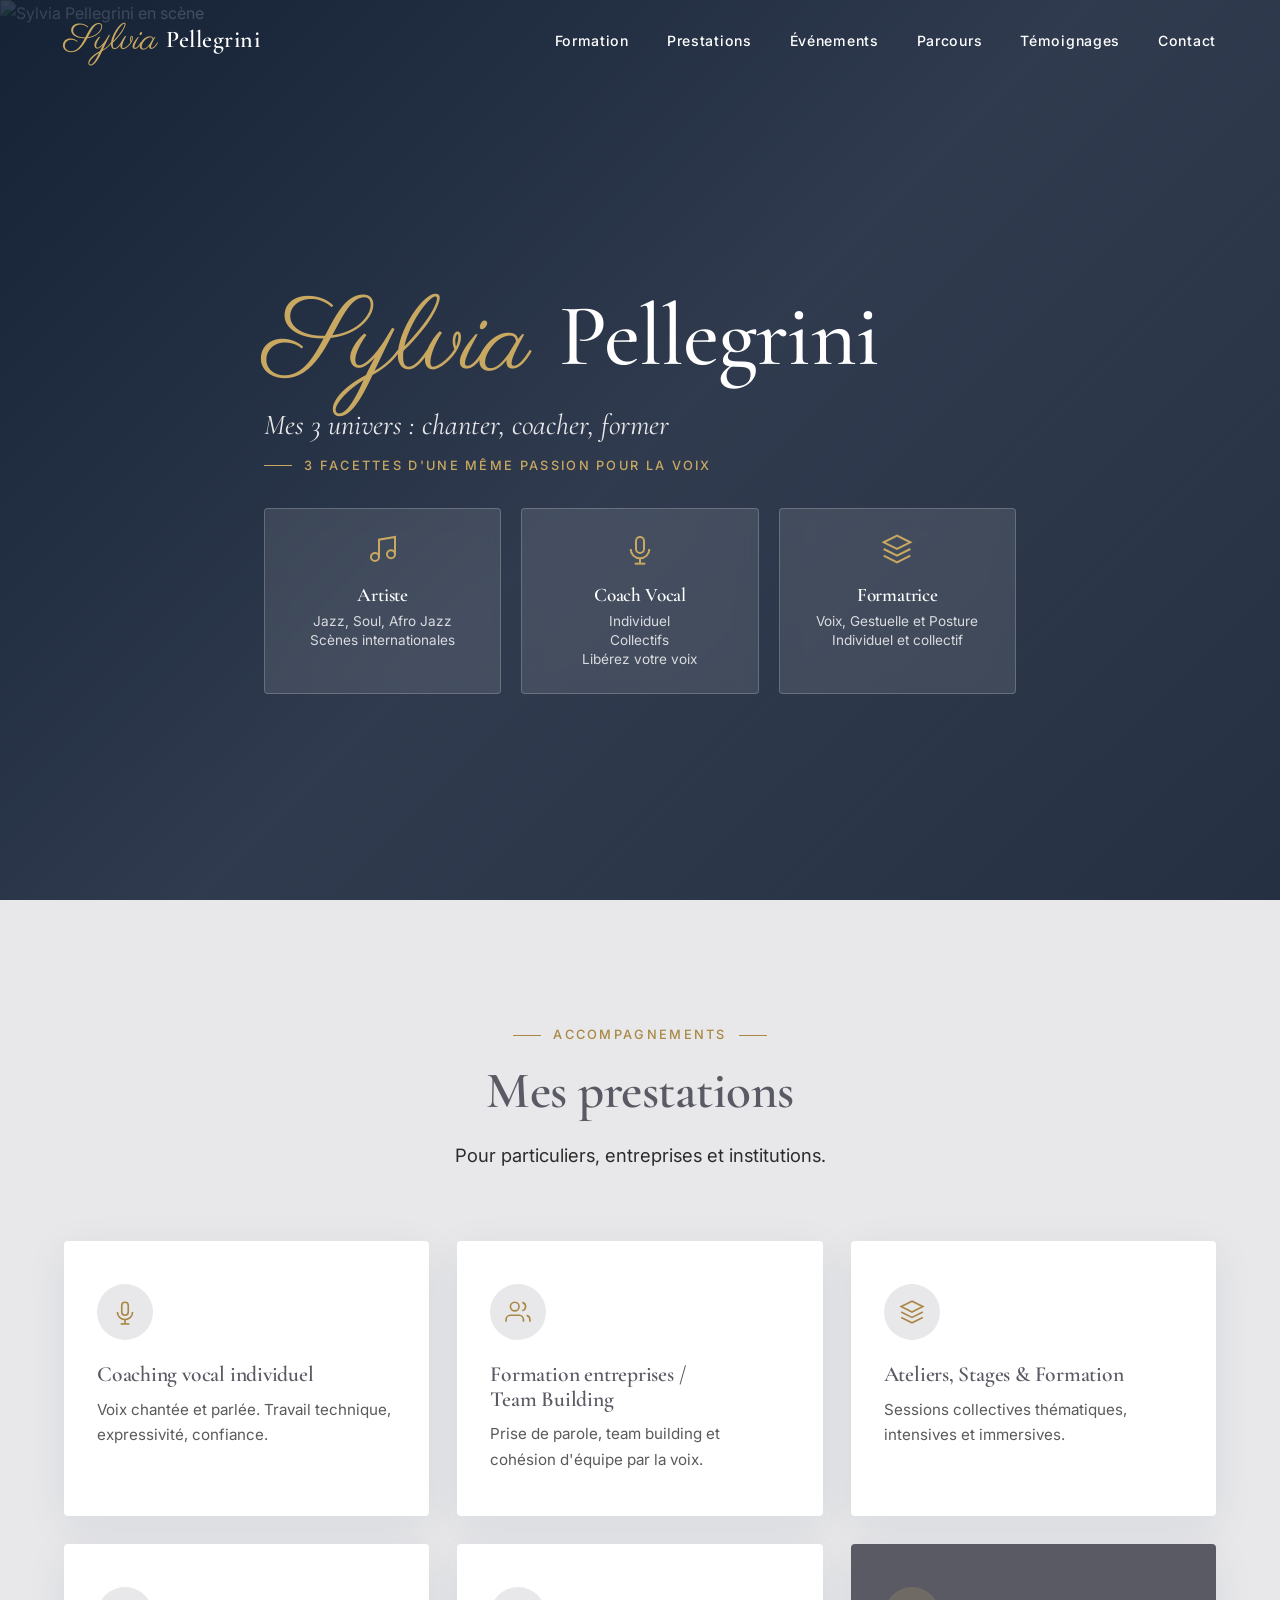
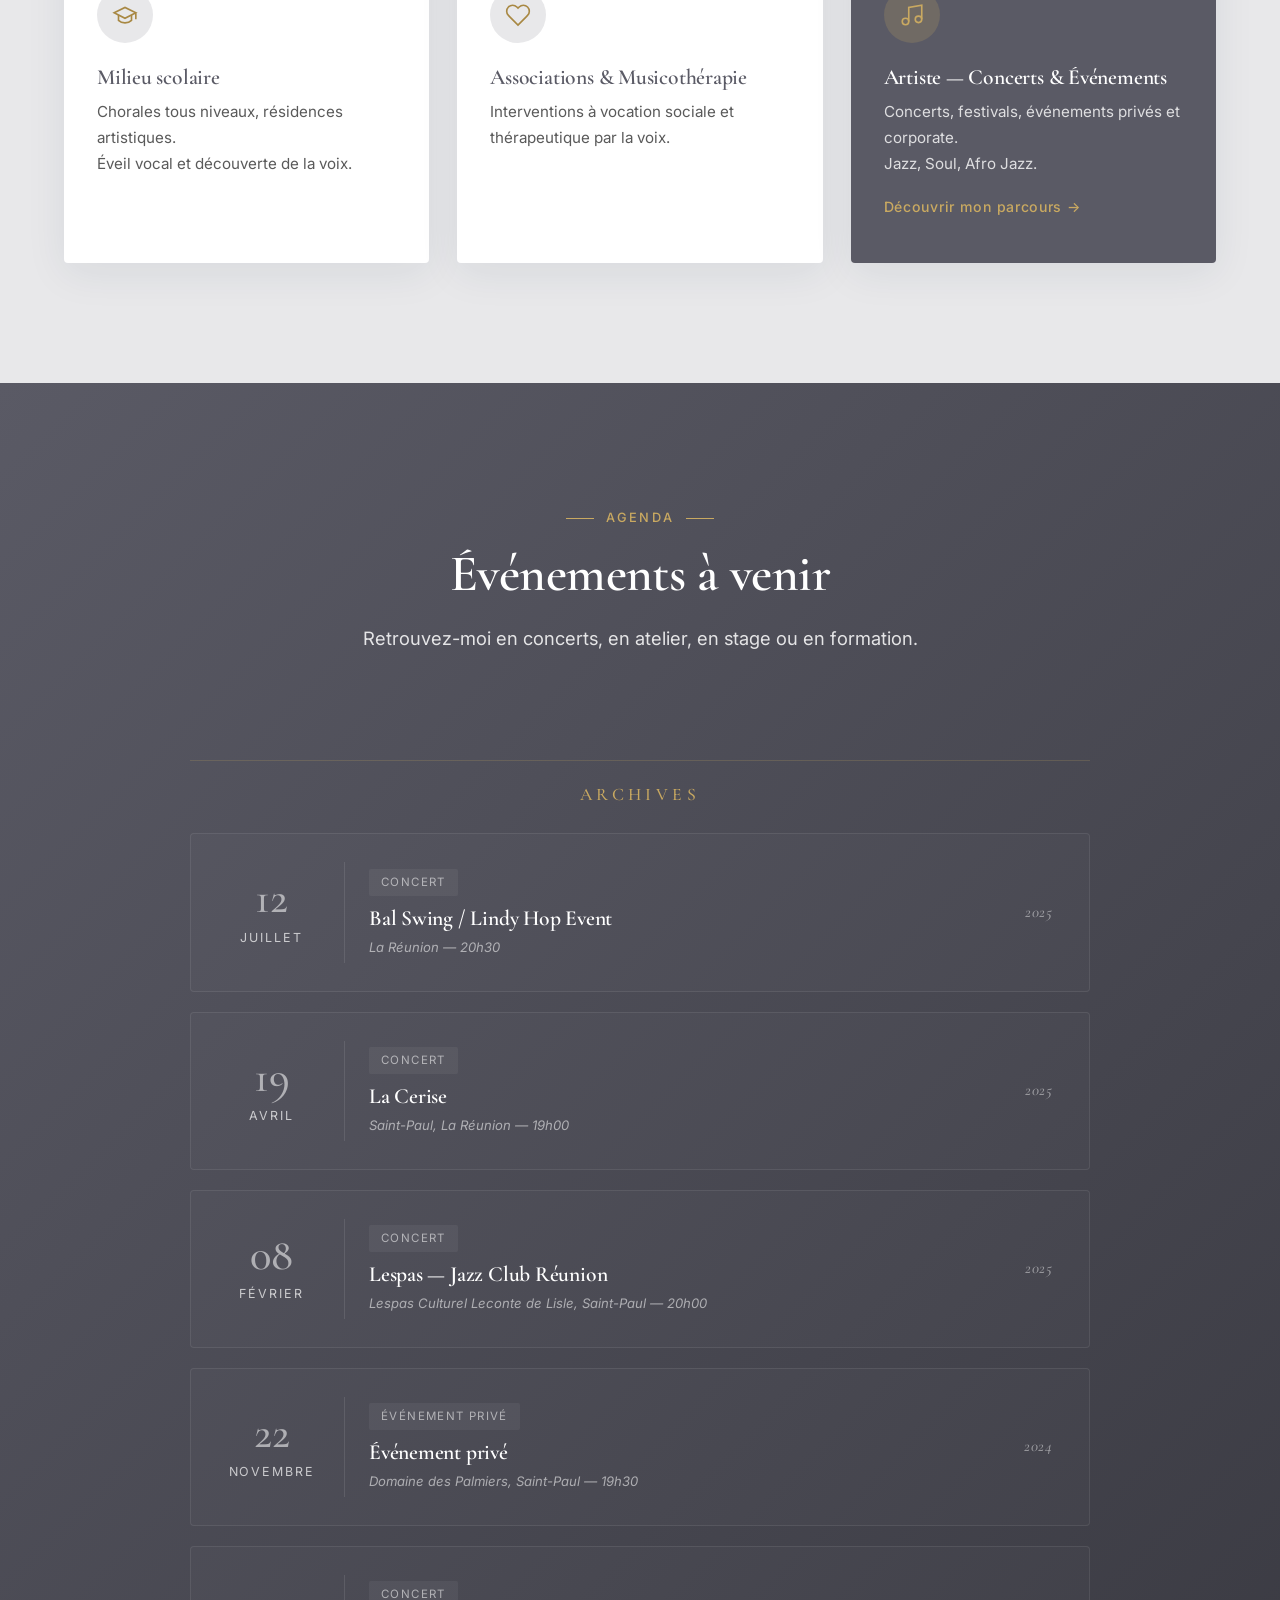
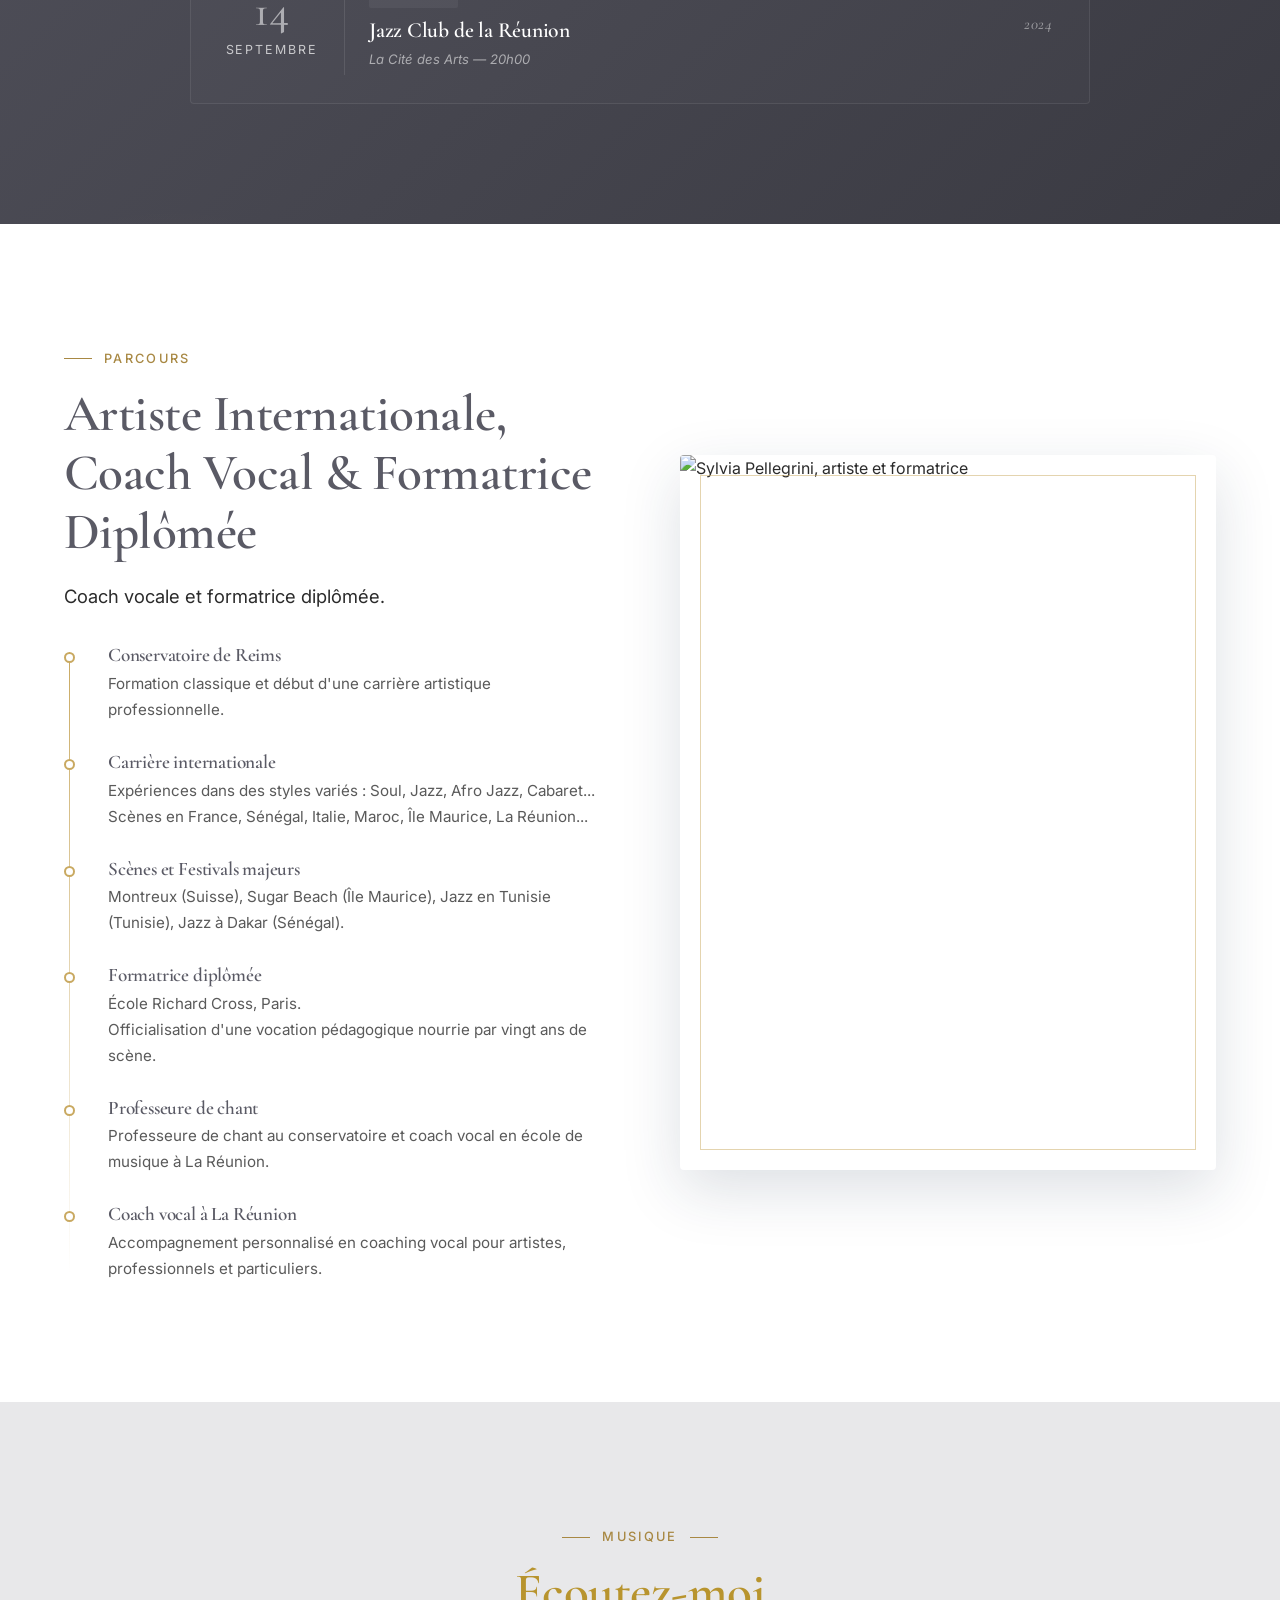
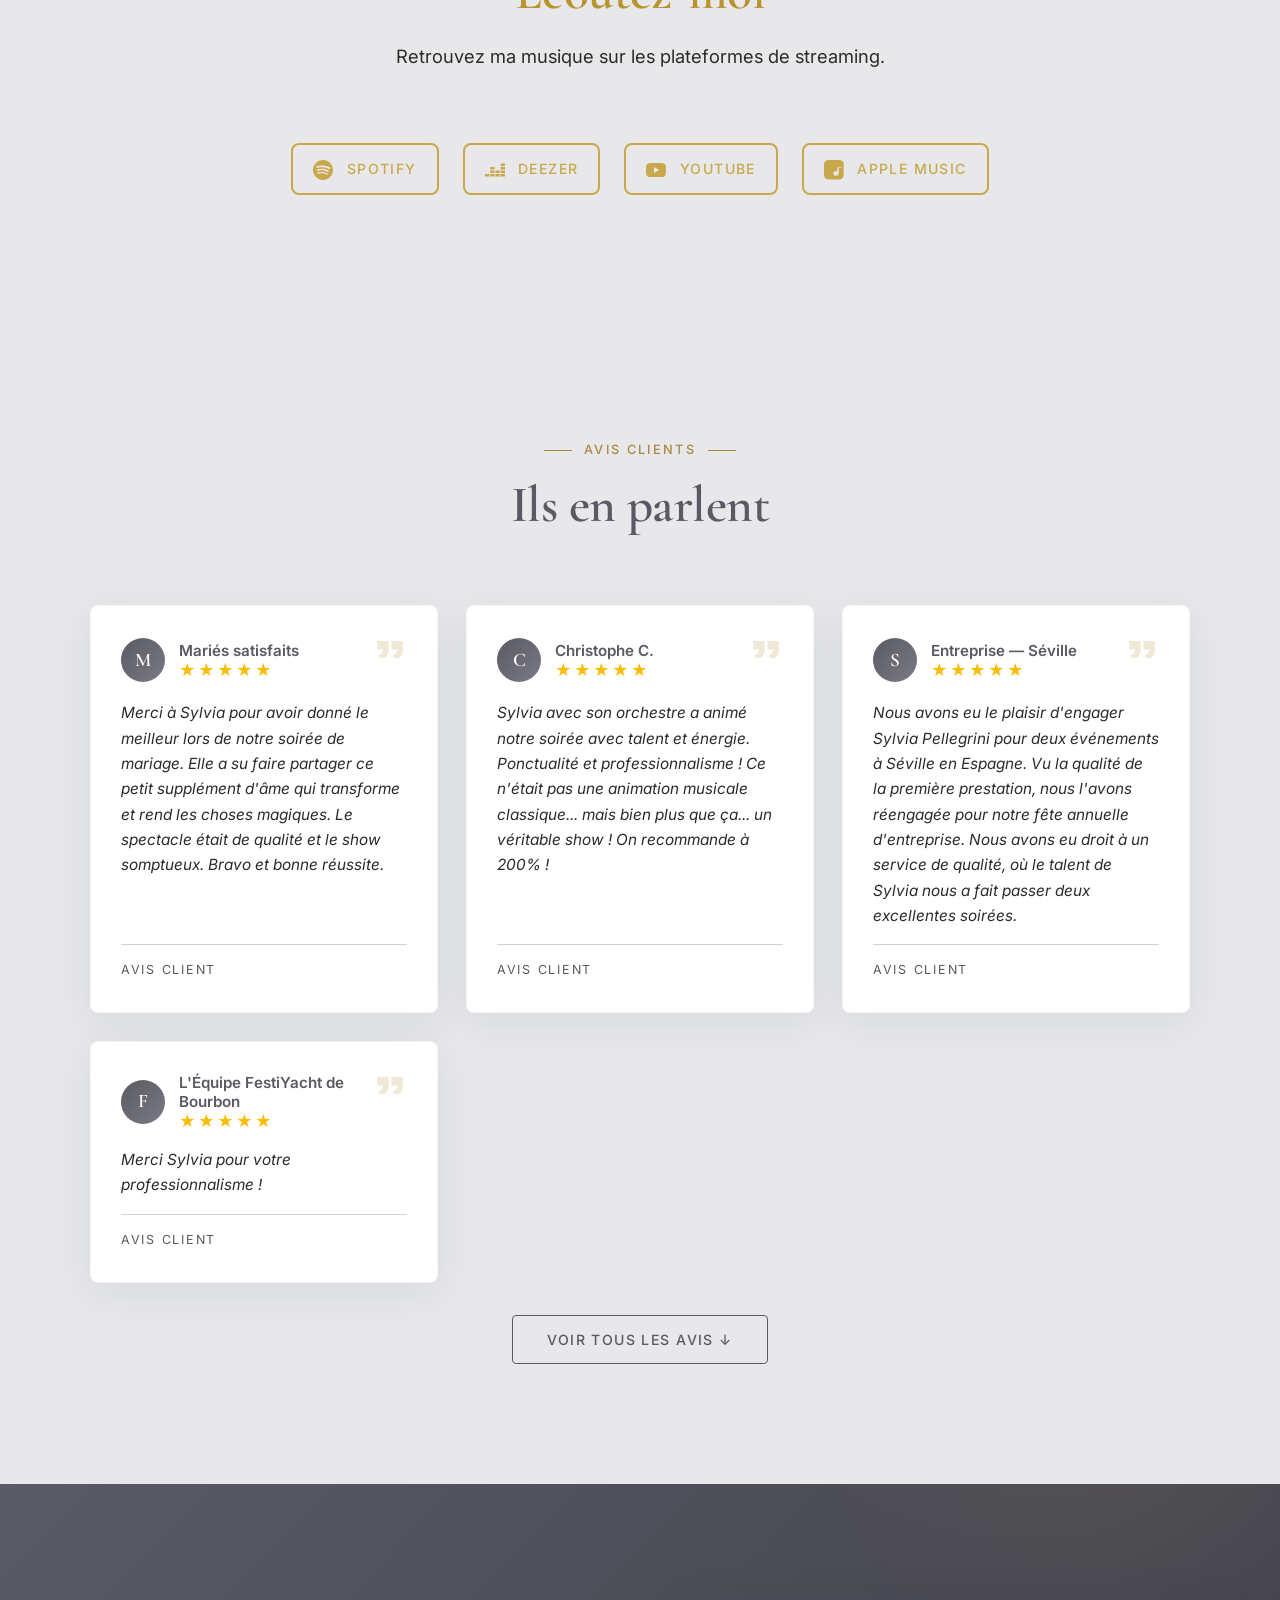
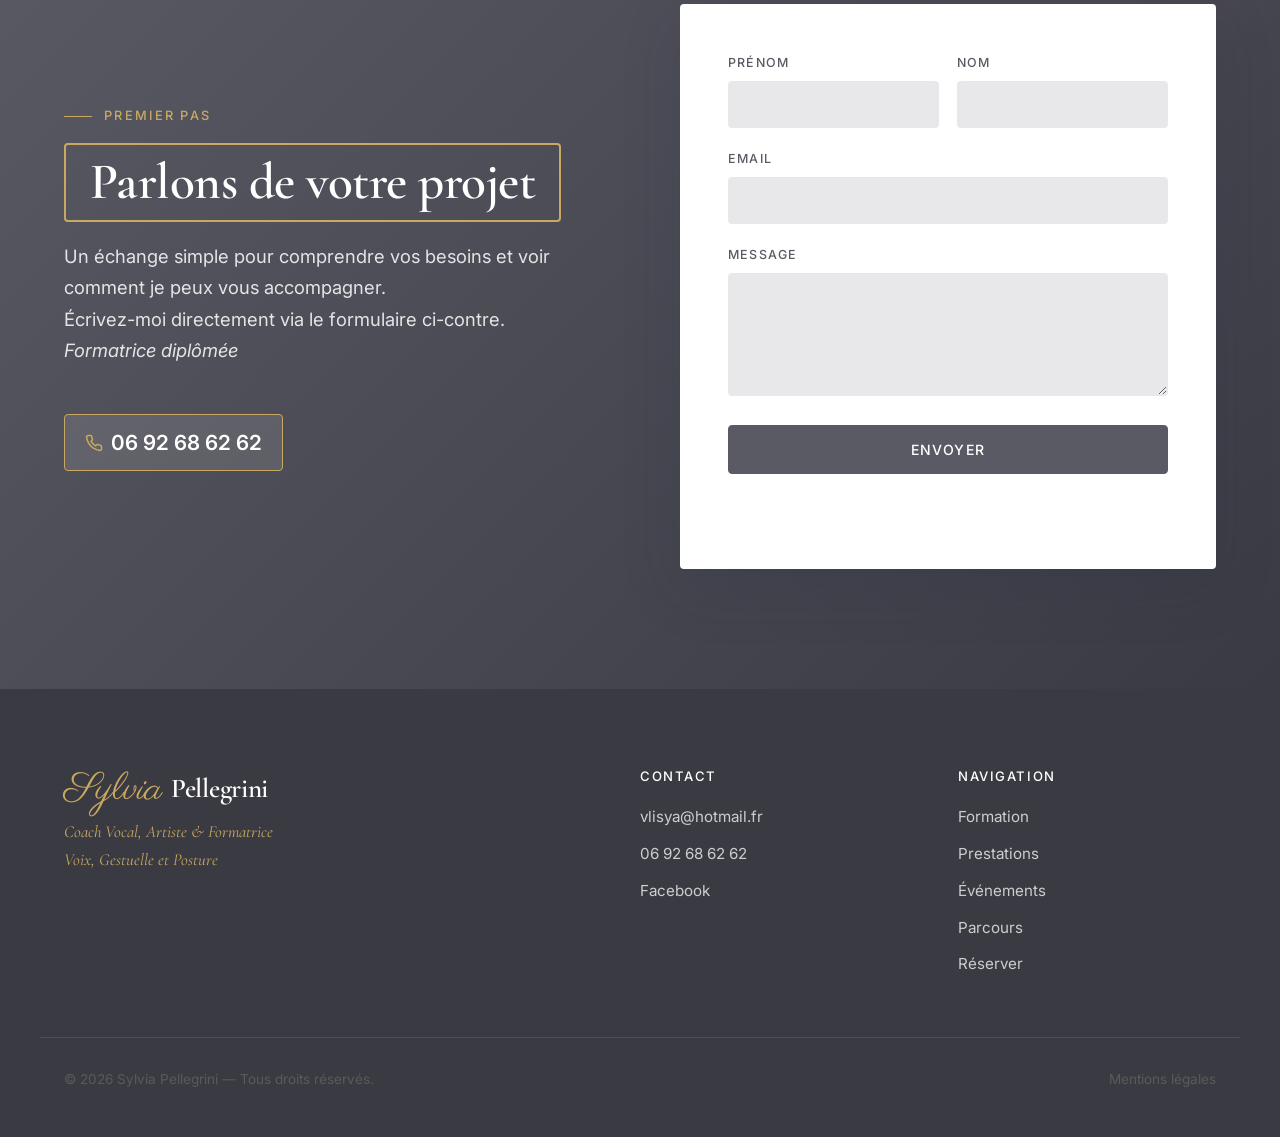
==== index.html @ 73461a25 "Hero card Coach Vocal : « Individuel / Collectifs / Libérez votre voix » Co-Authored-By: Claude Opus" ====
<!DOCTYPE html>
<html lang="fr">
<head>
    <meta charset="UTF-8">
    <meta name="viewport" content="width=device-width, initial-scale=1.0">
    <meta name="description" content="Sylvia Pellegrini, coach vocal, artiste et formatrice diplômée à La Réunion. Ateliers, stages et formations vocales pour chanteurs, enseignants, conférenciers et entreprises.">
    <meta name="keywords" content="coaching vocal, formations vocales, artiste, jazz, chanteuse, coach vocal, La Réunion, Sylvia Pellegrini, formation entreprise, team building">
    <meta property="og:title" content="Sylvia Pellegrini | Coach Vocal & Formatrice">
    <meta property="og:description" content="Coach vocale, artiste et formatrice diplômée à La Réunion">
    <meta property="og:url" content="https://sylviapellegrini.com">
    <title>Sylvia Pellegrini | Coach Vocal, Artiste & Formatrice | La Réunion</title>
    <link rel="preconnect" href="https://fonts.googleapis.com">
    <link rel="preconnect" href="https://fonts.gstatic.com" crossorigin>
    <link href="https://fonts.googleapis.com/css2?family=Cormorant+Garamond:wght@400;500;600;700&family=Inter:wght@300;400;500;600&family=Parisienne&display=swap" rel="stylesheet">
    <link rel="stylesheet" href="style.css?v=4">
</head>
<body>

    <!-- HEADER / NAV -->
    <header class="site-header" id="header">
        <div class="container nav-container">
            <a href="#hero" class="logo"><span class="logo-script">Sylvia</span> Pellegrini</a>
            <nav class="main-nav" id="mainNav">
                <ul>
                    <li><a href="formation.html">Formation</a></li>
                    <li><a href="#services">Prestations</a></li>
                    <li><a href="#evenements">Événements</a></li>
                    <li><a href="#parcours">Parcours</a></li>
                    <li><a href="#temoignages">Témoignages</a></li>
                    <li><a href="#reserver">Contact</a></li>
                </ul>
            </nav>
            <button class="burger" id="burger" aria-label="Menu" aria-expanded="false">
                <span></span><span></span><span></span>
            </button>
        </div>
    </header>

    <!-- HERO -->
    <section class="hero" id="hero">
        <div class="hero-image">
            <img src="https://static.wixstatic.com/media/9639d8_4f9dc637a0de451ca5206ea200323863~mv2_d_6016_4016_s_4_2.jpg" alt="Sylvia Pellegrini en scène">
            <div class="hero-overlay"></div>
        </div>
        <div class="container hero-content">
            <h1 style="margin-bottom:0.5rem;"><span class="logo-script">Sylvia</span> Pellegrini</h1>
            <p class="hero-subtitle" style="margin-bottom:0.3rem;">Mes 3 univers : chanter, coacher, former</p>
            <span class="eyebrow" style="margin-bottom:2rem; display:block;">3 facettes d'une même passion pour la voix</span>
            <div class="hero-cards">
                <a href="#parcours" class="hero-card">
                    <svg viewBox="0 0 24 24" fill="none" stroke="currentColor" stroke-width="1.5"><path d="M9 18V5l12-2v13"/><circle cx="6" cy="18" r="3"/><circle cx="18" cy="16" r="3"/></svg>
                    <h3>Artiste</h3>
                    <p>Jazz, Soul, Afro Jazz<br>Scènes internationales</p>
                </a>
                <a href="#services" class="hero-card">
                    <svg viewBox="0 0 24 24" fill="none" stroke="currentColor" stroke-width="1.5"><path d="M12 15a3 3 0 0 0 3-3V6a3 3 0 1 0-6 0v6a3 3 0 0 0 3 3z"/><path d="M19 12a7 7 0 0 1-14 0"/><line x1="12" y1="19" x2="12" y2="23"/><line x1="8" y1="23" x2="16" y2="23"/></svg>
                    <h3>Coach Vocal</h3>
                    <p>Individuel<br>Collectifs<br>Libérez votre voix</p>
                </a>
                <a href="formation.html" class="hero-card">
                    <svg viewBox="0 0 24 24" fill="none" stroke="currentColor" stroke-width="1.5"><path d="M12 2L2 7l10 5 10-5-10-5z"/><path d="M2 17l10 5 10-5"/><path d="M2 12l10 5 10-5"/></svg>
                    <h3>Formatrice</h3>
                    <p>Voix, Gestuelle et Posture<br>Individuel et collectif</p>
                </a>
            </div>
        </div>
    </section>

    <!-- SERVICES -->
    <section class="section services" id="services">
        <div class="container">
            <div class="section-head reveal">
                <span class="eyebrow-dark">Accompagnements</span>
                <h2>Mes prestations</h2>
                <p class="lead">Pour particuliers, entreprises et institutions.</p>
            </div>
            <div class="cards">
                <article class="card reveal">
                    <div class="card-icon">
                        <svg viewBox="0 0 24 24" fill="none" stroke="currentColor" stroke-width="1.5"><path d="M12 15a3 3 0 0 0 3-3V6a3 3 0 1 0-6 0v6a3 3 0 0 0 3 3z"/><path d="M19 12a7 7 0 0 1-14 0"/><line x1="12" y1="19" x2="12" y2="23"/><line x1="8" y1="23" x2="16" y2="23"/></svg>
                    </div>
                    <h3>Coaching vocal individuel</h3>
                    <p>Voix chantée et parlée. Travail technique, expressivité, confiance.</p>
                </article>

                <article class="card reveal">
                    <div class="card-icon">
                        <svg viewBox="0 0 24 24" fill="none" stroke="currentColor" stroke-width="1.5"><path d="M17 21v-2a4 4 0 0 0-4-4H5a4 4 0 0 0-4 4v2"/><circle cx="9" cy="7" r="4"/><path d="M23 21v-2a4 4 0 0 0-3-3.87"/><path d="M16 3.13a4 4 0 0 1 0 7.75"/></svg>
                    </div>
                    <h3>Formation entreprises /<br>Team Building</h3>
                    <p>Prise de parole, team building et cohésion d'équipe par la voix.</p>
                </article>

                <article class="card reveal">
                    <div class="card-icon">
                        <svg viewBox="0 0 24 24" fill="none" stroke="currentColor" stroke-width="1.5"><path d="M12 2L2 7l10 5 10-5-10-5z"/><path d="M2 17l10 5 10-5"/><path d="M2 12l10 5 10-5"/></svg>
                    </div>
                    <h3>Ateliers, Stages & Formation</h3>
                    <p>Sessions collectives thématiques, intensives et immersives.</p>
                </article>

                <article class="card reveal">
                    <div class="card-icon">
                        <svg viewBox="0 0 24 24" fill="none" stroke="currentColor" stroke-width="1.5"><path d="M22 10v6M2 10l10-5 10 5-10 5z"/><path d="M6 12v5c3 3 9 3 12 0v-5"/></svg>
                    </div>
                    <h3>Milieu scolaire</h3>
                    <p>Chorales tous niveaux, résidences artistiques.<br>Éveil vocal et découverte de la voix.</p>
                </article>

                <article class="card reveal">
                    <div class="card-icon">
                        <svg viewBox="0 0 24 24" fill="none" stroke="currentColor" stroke-width="1.5"><path d="M20.84 4.61a5.5 5.5 0 0 0-7.78 0L12 5.67l-1.06-1.06a5.5 5.5 0 0 0-7.78 7.78l1.06 1.06L12 21.23l7.78-7.78 1.06-1.06a5.5 5.5 0 0 0 0-7.78z"/></svg>
                    </div>
                    <h3>Associations & Musicothérapie</h3>
                    <p>Interventions à vocation sociale et thérapeutique par la voix.</p>
                </article>

                <article class="card reveal card-feature">
                    <div class="card-icon">
                        <svg viewBox="0 0 24 24" fill="none" stroke="currentColor" stroke-width="1.5"><path d="M9 18V5l12-2v13"/><circle cx="6" cy="18" r="3"/><circle cx="18" cy="16" r="3"/></svg>
                    </div>
                    <h3>Artiste — Concerts &amp; Événements</h3>
                    <p>Concerts, festivals, événements privés et corporate.<br>Jazz, Soul, Afro Jazz.</p>
                    <a href="#parcours" class="card-link">Découvrir mon parcours →</a>
                </article>
            </div>
        </div>
    </section>

    <!-- ÉVÉNEMENTS -->
    <section class="section evenements" id="evenements">
        <div class="container">
            <div class="section-head reveal">
                <span class="eyebrow">Agenda</span>
                <h2>Événements à venir</h2>
                <p class="lead">Retrouvez-moi en concerts, en atelier, en stage ou en formation.</p>
            </div>
            <!-- Les événements sont chargés dynamiquement depuis events.json par script.js.
                 Pour ajouter/modifier un événement, éditez events.json uniquement. -->
            <div class="events-list" id="eventsList" aria-live="polite">
                <p class="events-loading">Chargement des événements...</p>
            </div>
        </div>
    </section>

    <!-- PARCOURS -->
    <section class="section parcours" id="parcours">
        <div class="container grid-2 reversed">
            <div class="reveal portrait-frame tall">
                <img src="https://static.wixstatic.com/media/9639d8_d018de15d574415c938a91fa4d62bea9~mv2.png" alt="Sylvia Pellegrini, artiste et formatrice">
            </div>
            <div class="reveal">
                <span class="eyebrow-dark">Parcours</span>
                <h2>Artiste Internationale, Coach Vocal &amp; Formatrice Diplômée</h2>
                <p class="lead">Coach vocale et formatrice diplômée.</p>
                <div class="timeline">
                    <div class="timeline-item">
                        <div class="timeline-dot"></div>
                        <h4>Conservatoire de Reims</h4>
                        <p>Formation classique et début d'une carrière artistique professionnelle.</p>
                    </div>
                    <div class="timeline-item">
                        <div class="timeline-dot"></div>
                        <h4>Carrière internationale</h4>
                        <p>Expériences dans des styles variés : Soul, Jazz, Afro Jazz, Cabaret... Scènes en France, Sénégal, Italie, Maroc, Île Maurice, La Réunion...</p>
                    </div>
                    <div class="timeline-item">
                        <div class="timeline-dot"></div>
                        <h4>Scènes et Festivals majeurs</h4>
                        <p>Montreux (Suisse), Sugar Beach (Île Maurice), Jazz en Tunisie (Tunisie), Jazz à Dakar (Sénégal).</p>
                    </div>
                    <div class="timeline-item">
                        <div class="timeline-dot"></div>
                        <h4>Formatrice diplômée</h4>
                        <p>École Richard Cross, Paris.<br>Officialisation d'une vocation pédagogique nourrie par vingt ans de scène.</p>
                    </div>
                    <div class="timeline-item">
                        <div class="timeline-dot"></div>
                        <h4>Professeure de chant</h4>
                        <p>Professeure de chant au conservatoire et coach vocal en école de musique à La Réunion.</p>
                    </div>
                    <div class="timeline-item">
                        <div class="timeline-dot"></div>
                        <h4>Coach vocal à La Réunion</h4>
                        <p>Accompagnement personnalisé en coaching vocal pour artistes, professionnels et particuliers.</p>
                    </div>
                </div>
            </div>
        </div>
    </section>

    <!-- MUSIQUE / PLATEFORMES -->
    <section class="section services" id="musique">
        <div class="container">
            <div class="section-head reveal">
                <span class="eyebrow-dark">Musique</span>
                <h2 style="color:#b8942e;">Écoutez-moi</h2>
                <p class="lead">Retrouvez ma musique sur les plateformes de streaming.</p>
            </div>
            <div class="btn-row" style="justify-content:center; gap:1.5rem; flex-wrap:wrap;">
                <a href="https://open.spotify.com/album/6sXl6Ezuc5GiBEcrWRWstl" target="_blank" rel="noopener" class="btn btn-music" style="border:2px solid #c9a84c; border-radius:8px; padding:12px 20px; color:#c9a84c; background:transparent;">
                    <svg style="width:20px;height:20px;vertical-align:middle;margin-right:8px;" viewBox="0 0 24 24" fill="#c9a84c"><path d="M12 0C5.4 0 0 5.4 0 12s5.4 12 12 12 12-5.4 12-12S18.66 0 12 0zm5.521 17.34c-.24.359-.66.48-1.021.24-2.82-1.74-6.36-2.101-10.561-1.141-.418.122-.779-.179-.899-.539-.12-.421.18-.78.54-.9 4.56-1.021 8.52-.6 11.64 1.32.42.18.479.659.301 1.02zm1.44-3.3c-.301.42-.841.6-1.262.3-3.239-1.98-8.159-2.58-11.939-1.38-.479.12-1.02-.12-1.14-.6-.12-.48.12-1.021.6-1.141C9.6 9.9 15 10.561 18.72 12.84c.361.181.54.78.241 1.2zm.12-3.36C15.24 8.4 8.82 8.16 5.16 9.301c-.6.179-1.2-.181-1.38-.721-.18-.601.18-1.2.72-1.381 4.26-1.26 11.28-1.02 15.721 1.621.539.3.719 1.02.419 1.56-.299.421-1.02.599-1.559.3z"/></svg>
                    Spotify
                </a>
                <a href="https://www.deezer.com/fr/artist/10791152" target="_blank" rel="noopener" class="btn btn-music" style="border:2px solid #c9a84c; border-radius:8px; padding:12px 20px; color:#c9a84c; background:transparent;">
                    <svg style="width:20px;height:20px;vertical-align:middle;margin-right:8px;" viewBox="0 0 24 24" fill="#c9a84c"><path d="M18.81 4.16v3.03H24V4.16h-5.19zM6.27 8.38v3.027h5.189V8.38H6.27zm12.54 0v3.027H24V8.38h-5.19zM6.27 12.594v3.027h5.189v-3.027H6.27zm6.271 0v3.027h5.19v-3.027h-5.19zm6.27 0v3.027H24v-3.027h-5.19zM0 16.81v3.029h5.19v-3.03H0zm6.27 0v3.029h5.189v-3.03H6.27zm6.271 0v3.029h5.19v-3.03h-5.19zm6.27 0v3.029H24v-3.03h-5.19z"/></svg>
                    Deezer
                </a>
                <a href="https://www.youtube.com/watch?v=p7buoeGkYlE" target="_blank" rel="noopener" class="btn btn-music" style="border:2px solid #c9a84c; border-radius:8px; padding:12px 20px; color:#c9a84c; background:transparent;">
                    <svg style="width:20px;height:20px;vertical-align:middle;margin-right:8px;" viewBox="0 0 24 24" fill="#c9a84c"><path d="M23.498 6.186a3.016 3.016 0 0 0-2.122-2.136C19.505 3.545 12 3.545 12 3.545s-7.505 0-9.377.505A3.017 3.017 0 0 0 .502 6.186C0 8.07 0 12 0 12s0 3.93.502 5.814a3.016 3.016 0 0 0 2.122 2.136c1.871.505 9.376.505 9.376.505s7.505 0 9.377-.505a3.015 3.015 0 0 0 2.122-2.136C24 15.93 24 12 24 12s0-3.93-.502-5.814zM9.545 15.568V8.432L15.818 12l-6.273 3.568z"/></svg>
                    YouTube
                </a>
                <a href="https://music.apple.com/fr/artist/sylvia-pellegrini/263957381" target="_blank" rel="noopener" class="btn btn-music" style="border:2px solid #c9a84c; border-radius:8px; padding:12px 20px; color:#c9a84c; background:transparent;">
                    <svg style="width:20px;height:20px;vertical-align:middle;margin-right:8px;" viewBox="0 0 24 24" fill="#c9a84c"><path d="M23.994 6.124a9.23 9.23 0 0 0-.24-2.19c-.317-1.31-1.062-2.31-2.18-3.043a5.022 5.022 0 0 0-1.877-.726 10.496 10.496 0 0 0-1.564-.15c-.073-.005-.146-.01-.22-.015H6.09l-.32.02a10.588 10.588 0 0 0-1.49.13 5.037 5.037 0 0 0-1.97.77C1.24 1.67.536 2.7.237 4.02a9.424 9.424 0 0 0-.22 2.1c-.004.073-.01.146-.015.22v11.32l.02.32c.033.48.088.96.17 1.43.317 1.31 1.062 2.31 2.18 3.04a5.028 5.028 0 0 0 1.877.726c.513.098 1.03.157 1.55.18.073.004.146.01.22.015h11.82l.32-.02c.48-.033.96-.088 1.43-.17 1.31-.317 2.31-1.062 3.04-2.18a5.028 5.028 0 0 0 .726-1.877c.098-.513.157-1.03.18-1.55.004-.073.01-.146.015-.22V6.124zm-6.282 2.91v6.424c0 .49-.078.97-.244 1.43-.34.93-1.058 1.53-1.97 1.81-.48.15-.98.22-1.49.2-.77-.04-1.46-.3-2.01-.82-.56-.53-.82-1.19-.8-1.96.02-.77.33-1.39.88-1.87.55-.48 1.21-.73 1.94-.79.49-.04.976.01 1.45.13.16.04.32.1.48.17V9.594c0-.12.01-.24.04-.36.07-.28.28-.46.56-.48.15-.01.3-.01.45-.02l3.537-.66c.09-.02.18-.03.27-.02.29.03.48.22.51.52.01.09.01.18.01.27v.19z"/></svg>
                    Apple Music
                </a>
            </div>
        </div>
    </section>

    <!-- TEMOIGNAGES -->
    <section class="section temoignages" id="temoignages">
        <div class="container">
            <div class="section-head reveal">
                <span class="eyebrow-dark">Avis clients</span>
                <h2>Ils en parlent</h2>
            </div>

            <div class="reviews">
                <article class="review reveal">
                    <div class="review-head">
                        <div class="review-avatar" aria-hidden="true">M</div>
                        <div>
                            <p class="review-author">Mariés satisfaits</p>
                            <div class="review-stars" aria-label="5 étoiles sur 5">
                                <span>★</span><span>★</span><span>★</span><span>★</span><span>★</span>
                            </div>
                        </div>
                        <svg class="review-quote" viewBox="0 0 24 24" aria-hidden="true"><path d="M7.17 17c.51-.02 1.53-.31 2.53-1.34 1-1.03 1.3-2.61 1.3-3.76V5H3v6h4.01c0 1.14-.3 2.07-.84 2.72-.54.65-1.27 1-2 1.15V17zm10 0c.51-.02 1.53-.31 2.53-1.34 1-1.03 1.3-2.61 1.3-3.76V5H13v6h4.01c0 1.14-.3 2.07-.84 2.72-.54.65-1.27 1-2 1.15V17z"/></svg>
                    </div>
                    <p class="review-body">Merci à Sylvia pour avoir donné le meilleur lors de notre soirée de mariage. Elle a su faire partager ce petit supplément d'âme qui transforme et rend les choses magiques. Le spectacle était de qualité et le show somptueux. Bravo et bonne réussite.</p>
                    <p class="review-source">Avis client</p>
                </article>

                <article class="review reveal">
                    <div class="review-head">
                        <div class="review-avatar" aria-hidden="true">C</div>
                        <div>
                            <p class="review-author">Christophe C.</p>
                            <div class="review-stars" aria-label="5 étoiles sur 5">
                                <span>★</span><span>★</span><span>★</span><span>★</span><span>★</span>
                            </div>
                        </div>
                        <svg class="review-quote" viewBox="0 0 24 24" aria-hidden="true"><path d="M7.17 17c.51-.02 1.53-.31 2.53-1.34 1-1.03 1.3-2.61 1.3-3.76V5H3v6h4.01c0 1.14-.3 2.07-.84 2.72-.54.65-1.27 1-2 1.15V17zm10 0c.51-.02 1.53-.31 2.53-1.34 1-1.03 1.3-2.61 1.3-3.76V5H13v6h4.01c0 1.14-.3 2.07-.84 2.72-.54.65-1.27 1-2 1.15V17z"/></svg>
                    </div>
                    <p class="review-body">Sylvia avec son orchestre a animé notre soirée avec talent et énergie. Ponctualité et professionnalisme ! Ce n'était pas une animation musicale classique... mais bien plus que ça... un véritable show ! On recommande à 200% !</p>
                    <p class="review-source">Avis client</p>
                </article>

                <article class="review reveal">
                    <div class="review-head">
                        <div class="review-avatar" aria-hidden="true">S</div>
                        <div>
                            <p class="review-author">Entreprise — Séville</p>
                            <div class="review-stars" aria-label="5 étoiles sur 5">
                                <span>★</span><span>★</span><span>★</span><span>★</span><span>★</span>
                            </div>
                        </div>
                        <svg class="review-quote" viewBox="0 0 24 24" aria-hidden="true"><path d="M7.17 17c.51-.02 1.53-.31 2.53-1.34 1-1.03 1.3-2.61 1.3-3.76V5H3v6h4.01c0 1.14-.3 2.07-.84 2.72-.54.65-1.27 1-2 1.15V17zm10 0c.51-.02 1.53-.31 2.53-1.34 1-1.03 1.3-2.61 1.3-3.76V5H13v6h4.01c0 1.14-.3 2.07-.84 2.72-.54.65-1.27 1-2 1.15V17z"/></svg>
                    </div>
                    <p class="review-body">Nous avons eu le plaisir d'engager Sylvia Pellegrini pour deux événements à Séville en Espagne. Vu la qualité de la première prestation, nous l'avons réengagée pour notre fête annuelle d'entreprise. Nous avons eu droit à un service de qualité, où le talent de Sylvia nous a fait passer deux excellentes soirées.</p>
                    <p class="review-source">Avis client</p>
                </article>

                <article class="review reveal">
                    <div class="review-head">
                        <div class="review-avatar" aria-hidden="true">F</div>
                        <div>
                            <p class="review-author">L'Équipe FestiYacht de Bourbon</p>
                            <div class="review-stars" aria-label="5 étoiles sur 5">
                                <span>★</span><span>★</span><span>★</span><span>★</span><span>★</span>
                            </div>
                        </div>
                        <svg class="review-quote" viewBox="0 0 24 24" aria-hidden="true"><path d="M7.17 17c.51-.02 1.53-.31 2.53-1.34 1-1.03 1.3-2.61 1.3-3.76V5H3v6h4.01c0 1.14-.3 2.07-.84 2.72-.54.65-1.27 1-2 1.15V17zm10 0c.51-.02 1.53-.31 2.53-1.34 1-1.03 1.3-2.61 1.3-3.76V5H13v6h4.01c0 1.14-.3 2.07-.84 2.72-.54.65-1.27 1-2 1.15V17z"/></svg>
                    </div>
                    <p class="review-body">Merci Sylvia pour votre professionnalisme !</p>
                    <p class="review-source">Avis client</p>
                </article>

                <article class="review reveal review-hidden" style="display:none">
                    <div class="review-head">
                        <div class="review-avatar" aria-hidden="true">L</div>
                        <div>
                            <p class="review-author">Laurent Maillot</p>
                            <div class="review-stars" aria-label="5 étoiles sur 5">
                                <span>★</span><span>★</span><span>★</span><span>★</span><span>★</span>
                            </div>
                        </div>
                        <svg class="review-quote" viewBox="0 0 24 24" aria-hidden="true"><path d="M7.17 17c.51-.02 1.53-.31 2.53-1.34 1-1.03 1.3-2.61 1.3-3.76V5H3v6h4.01c0 1.14-.3 2.07-.84 2.72-.54.65-1.27 1-2 1.15V17zm10 0c.51-.02 1.53-.31 2.53-1.34 1-1.03 1.3-2.61 1.3-3.76V5H13v6h4.01c0 1.14-.3 2.07-.84 2.72-.54.65-1.27 1-2 1.15V17z"/></svg>
                    </div>
                    <p class="review-body">On a tous un instrument naturel que l'on utilise que très peu finalement et que l'on ne connaît absolument pas. C'est incroyable de découvrir encore sur soi des capacités méconnues. Sylvia a ce pouvoir de rendre réel ce qui pouvait paraître de l'ordre de l'imaginaire. Ses cours permettent de tirer le meilleur de notre instrument naturel vocal. J'adore. Merci Sylvia !</p>
                    <p class="review-source">Avis Google</p>
                </article>

                <article class="review reveal review-hidden" style="display:none">
                    <div class="review-head">
                        <div class="review-avatar" aria-hidden="true">S</div>
                        <div>
                            <p class="review-author">Sylvain Tathieu</p>
                            <div class="review-stars" aria-label="5 étoiles sur 5">
                                <span>★</span><span>★</span><span>★</span><span>★</span><span>★</span>
                            </div>
                        </div>
                        <svg class="review-quote" viewBox="0 0 24 24" aria-hidden="true"><path d="M7.17 17c.51-.02 1.53-.31 2.53-1.34 1-1.03 1.3-2.61 1.3-3.76V5H3v6h4.01c0 1.14-.3 2.07-.84 2.72-.54.65-1.27 1-2 1.15V17zm10 0c.51-.02 1.53-.31 2.53-1.34 1-1.03 1.3-2.61 1.3-3.76V5H13v6h4.01c0 1.14-.3 2.07-.84 2.72-.54.65-1.27 1-2 1.15V17z"/></svg>
                    </div>
                    <p class="review-body">Je recommande chaleureusement les cours de Sylvia. Son approche est très complète : en tant que débutant, j'ai trouvé essentiel qu'elle m'aide à connaître ma voix et à l'apprivoiser. Elle sait comment rééquilibrer les aspects qui peuvent interférer avec la pratique du chant, permettant une profonde découverte de soi.</p>
                    <p class="review-source">Avis Google</p>
                </article>

                <article class="review reveal review-hidden" style="display:none">
                    <div class="review-head">
                        <div class="review-avatar" aria-hidden="true">F</div>
                        <div>
                            <p class="review-author">Félix Félicis</p>
                            <div class="review-stars" aria-label="5 étoiles sur 5">
                                <span>★</span><span>★</span><span>★</span><span>★</span><span>★</span>
                            </div>
                        </div>
                        <svg class="review-quote" viewBox="0 0 24 24" aria-hidden="true"><path d="M7.17 17c.51-.02 1.53-.31 2.53-1.34 1-1.03 1.3-2.61 1.3-3.76V5H3v6h4.01c0 1.14-.3 2.07-.84 2.72-.54.65-1.27 1-2 1.15V17zm10 0c.51-.02 1.53-.31 2.53-1.34 1-1.03 1.3-2.61 1.3-3.76V5H13v6h4.01c0 1.14-.3 2.07-.84 2.72-.54.65-1.27 1-2 1.15V17z"/></svg>
                    </div>
                    <p class="review-body">Sylvia est une coach vocale formidable. Son apport a été très enrichissant : techniquement, pour m'aider à trouver ma voix, et humainement, grâce à l'adaptation fine de sa pédagogie. Je la recommande très chaleureusement !</p>
                    <p class="review-source">Avis Google</p>
                </article>

                <article class="review reveal review-hidden" style="display:none">
                    <div class="review-head">
                        <div class="review-avatar" aria-hidden="true">E</div>
                        <div>
                            <p class="review-author">Elodie Cheminel</p>
                            <div class="review-stars" aria-label="5 étoiles sur 5">
                                <span>★</span><span>★</span><span>★</span><span>★</span><span>★</span>
                            </div>
                        </div>
                        <svg class="review-quote" viewBox="0 0 24 24" aria-hidden="true"><path d="M7.17 17c.51-.02 1.53-.31 2.53-1.34 1-1.03 1.3-2.61 1.3-3.76V5H3v6h4.01c0 1.14-.3 2.07-.84 2.72-.54.65-1.27 1-2 1.15V17zm10 0c.51-.02 1.53-.31 2.53-1.34 1-1.03 1.3-2.61 1.3-3.76V5H13v6h4.01c0 1.14-.3 2.07-.84 2.72-.54.65-1.27 1-2 1.15V17z"/></svg>
                    </div>
                    <p class="review-body">Sylvia est une super coach vocal. Elle sait s'adapter à mon envie du moment : technique vocale, avis sur une composition, aide à l'écriture de paroles, tips pour le jeu de scène. Avec elle, je connais et maîtrise mieux ma voix et j'ose davantage me lâcher sur scène. Merci Sylvia 🥰</p>
                    <p class="review-source">Avis Google</p>
                </article>

                <article class="review reveal review-hidden" style="display:none">
                    <div class="review-head">
                        <div class="review-avatar" aria-hidden="true">S</div>
                        <div>
                            <p class="review-author">Stéphanie Hoareau</p>
                            <div class="review-stars" aria-label="5 étoiles sur 5">
                                <span>★</span><span>★</span><span>★</span><span>★</span><span>★</span>
                            </div>
                        </div>
                        <svg class="review-quote" viewBox="0 0 24 24" aria-hidden="true"><path d="M7.17 17c.51-.02 1.53-.31 2.53-1.34 1-1.03 1.3-2.61 1.3-3.76V5H3v6h4.01c0 1.14-.3 2.07-.84 2.72-.54.65-1.27 1-2 1.15V17zm10 0c.51-.02 1.53-.31 2.53-1.34 1-1.03 1.3-2.61 1.3-3.76V5H13v6h4.01c0 1.14-.3 2.07-.84 2.72-.54.65-1.27 1-2 1.15V17z"/></svg>
                    </div>
                    <p class="review-body">Un coaching vocal très enrichissant, dans la joie et la bonne humeur. Des progrès significatifs et une augmentation de sa confiance en soi, voilà ce que nous propose Sylvia.</p>
                    <p class="review-source">Avis Google</p>
                </article>

                <article class="review reveal review-hidden" style="display:none">
                    <div class="review-head">
                        <div class="review-avatar" aria-hidden="true">F</div>
                        <div>
                            <p class="review-author">Florence Gonneau</p>
                            <div class="review-stars" aria-label="5 étoiles sur 5">
                                <span>★</span><span>★</span><span>★</span><span>★</span><span>★</span>
                            </div>
                        </div>
                        <svg class="review-quote" viewBox="0 0 24 24" aria-hidden="true"><path d="M7.17 17c.51-.02 1.53-.31 2.53-1.34 1-1.03 1.3-2.61 1.3-3.76V5H3v6h4.01c0 1.14-.3 2.07-.84 2.72-.54.65-1.27 1-2 1.15V17zm10 0c.51-.02 1.53-.31 2.53-1.34 1-1.03 1.3-2.61 1.3-3.76V5H13v6h4.01c0 1.14-.3 2.07-.84 2.72-.54.65-1.27 1-2 1.15V17z"/></svg>
                    </div>
                    <p class="review-body">Une coach vocale passionnée, investie et authentique. Son énergie et son engagement sont très motivants et cela fait toute la différence dans l'accompagnement vocal !</p>
                    <p class="review-source">Avis Google</p>
                </article>

                <article class="review reveal review-hidden" style="display:none">
                    <div class="review-head">
                        <div class="review-avatar" aria-hidden="true">D</div>
                        <div>
                            <p class="review-author">Daniel Cancrelat</p>
                            <div class="review-stars" aria-label="5 étoiles sur 5">
                                <span>★</span><span>★</span><span>★</span><span>★</span><span>★</span>
                            </div>
                        </div>
                        <svg class="review-quote" viewBox="0 0 24 24" aria-hidden="true"><path d="M7.17 17c.51-.02 1.53-.31 2.53-1.34 1-1.03 1.3-2.61 1.3-3.76V5H3v6h4.01c0 1.14-.3 2.07-.84 2.72-.54.65-1.27 1-2 1.15V17zm10 0c.51-.02 1.53-.31 2.53-1.34 1-1.03 1.3-2.61 1.3-3.76V5H13v6h4.01c0 1.14-.3 2.07-.84 2.72-.54.65-1.27 1-2 1.15V17z"/></svg>
                    </div>
                    <p class="review-body">Merci énormément pour tes documents riches. Merci également pour ces deux jours de formation forts en apports de connaissances ainsi qu'en mises en situations. Merci pour ta disponibilité et ton sens de vouloir toujours apporter le maximum de ton professionnalisme au profit des apprenants. On ne peut que sortir grandit de tes formations en savoir et savoir être.</p>
                    <p class="review-source">Avis formation</p>
                </article>
            </div>
            <div style="text-align:center; margin-top:2rem;">
                <button class="btn btn-ghost" id="showMoreReviews">Voir tous les avis ↓</button>
            </div>
        </div>
    </section>

    <!-- RESERVER -->
    <section class="section reserver" id="reserver">
        <div class="container reserver-wrap">
            <div class="reveal reserver-head">
                <span class="eyebrow">Premier pas</span>
                <h2 style="border:2px solid var(--gold); display:inline-block; padding:8px 24px; border-radius:var(--radius);">Parlons de votre projet</h2>
                <p class="lead">Un échange simple pour comprendre vos besoins et voir comment je peux vous accompagner.<br>Écrivez-moi directement via le formulaire ci-contre.<br><em>Formatrice diplômée</em></p>
                <a href="tel:+262692686262" style="display:inline-flex; align-items:center; gap:8px; margin-top:1.5rem; padding:10px 20px; font-size:clamp(1rem, 2vw, 1.3rem); font-weight:600; color:var(--white); background:rgba(255,255,255,0.1); border:1px solid var(--gold); border-radius:var(--radius); text-decoration:none; transition:all 0.3s ease;" onmouseover="this.style.background='rgba(201,169,97,0.2)'" onmouseout="this.style.background='rgba(255,255,255,0.1)'">
                    <svg style="width:18px;height:18px;flex-shrink:0;" viewBox="0 0 24 24" fill="none" stroke="var(--gold)" stroke-width="2"><path d="M22 16.92v3a2 2 0 0 1-2.18 2 19.79 19.79 0 0 1-8.63-3.07 19.5 19.5 0 0 1-6-6 19.79 19.79 0 0 1-3.07-8.67A2 2 0 0 1 4.11 2h3a2 2 0 0 1 2 1.72c.127.96.361 1.903.7 2.81a2 2 0 0 1-.45 2.11L8.09 9.91a16 16 0 0 0 6 6l1.27-1.27a2 2 0 0 1 2.11-.45c.907.339 1.85.573 2.81.7A2 2 0 0 1 22 16.92z"/></svg>
                    06 92 68 62 62
                </a>
            </div>

            <!-- Formulaire Formspree : les messages sont envoyés à vlisya@hotmail.fr -->
            <form class="contact-form reveal"
                  id="contactForm"
                  action="https://formspree.io/f/meepbded"
                  method="POST">
                <div class="form-row">
                    <div class="form-field">
                        <label for="prenom">Prénom</label>
                        <input type="text" id="prenom" name="prénom" required>
                    </div>
                    <div class="form-field">
                        <label for="nom">Nom</label>
                        <input type="text" id="nom" name="nom" required>
                    </div>
                </div>
                <div class="form-field">
                    <label for="email">Email</label>
                    <input type="email" id="email" name="email" required>
                </div>
                <div class="form-field">
                    <label for="message">Message</label>
                    <textarea id="message" name="message" rows="5" required></textarea>
                </div>

                <!-- Redirection Formspree après envoi (fallback sans JavaScript) -->
                <input type="hidden" name="_next" value="http://187.124.44.4/sylvia-pellegrini/#contact">
                <!-- Sujet personnalisé dans l'email reçu -->
                <input type="hidden" name="_subject" value="Nouveau message depuis le site Sylvia Pellegrini">
                <!-- Honeypot anti-spam : doit rester vide -->
                <input type="text" name="_gotcha" style="display:none" tabindex="-1" autocomplete="off">

                <button type="submit" class="btn btn-dark btn-full">Envoyer</button>
                <p class="form-status" id="formStatus"></p>
            </form>

            <!-- Message de succès affiché après envoi -->
            <div class="form-success reveal" id="formSuccess" hidden>
                <div class="form-success-icon">
                    <svg viewBox="0 0 24 24" fill="none" stroke="currentColor" stroke-width="2"><path d="M20 6L9 17l-5-5"/></svg>
                </div>
                <h3>Message envoyé !</h3>
                <p>Merci pour votre message. Sylvia vous répondra dans les plus brefs délais.</p>
                <button type="button" class="btn btn-ghost-light" id="formSuccessBack">Envoyer un autre message</button>
            </div>
        </div>
    </section>

    <!-- CONTACT / FOOTER -->
    <footer class="site-footer" id="contact">
        <div class="container footer-grid">
            <div>
                <h3 class="footer-title"><span class="logo-script">Sylvia</span> Pellegrini</h3>
                <p class="footer-tag">Coach Vocal, Artiste & Formatrice<br>Voix, Gestuelle et Posture</p>
            </div>
            <div>
                <h4>Contact</h4>
                <ul class="footer-list">
                    <li><a href="mailto:vlisya@hotmail.fr">vlisya@hotmail.fr</a></li>
                    <li><a href="tel:+262692686262">06 92 68 62 62</a></li>
                    <li><a href="https://www.facebook.com/sylviachanteuse/" target="_blank" rel="noopener">Facebook</a></li>
                </ul>
            </div>
            <div>
                <h4>Navigation</h4>
                <ul class="footer-list">
                    <li><a href="formation.html">Formation</a></li>
                    <li><a href="#services">Prestations</a></li>
                    <li><a href="#evenements">Événements</a></li>
                    <li><a href="#parcours">Parcours</a></li>
                    <li><a href="#reserver">Réserver</a></li>
                </ul>
            </div>
        </div>
        <div class="container footer-bottom">
            <p>&copy; <span id="year"></span> Sylvia Pellegrini — Tous droits réservés.</p>
            <p><a href="#">Mentions légales</a></p>
        </div>
    </footer>

    <script src="script.js"></script>
</body>
</html>
---- style.css ----
/* ============================================
   SYLVIA PELLEGRINI — Site vitrine
   ============================================ */

:root {
    --blue-deep: #5a5a65;
    --blue-dark: #3a3a42;
    --blue-soft: #7a7a85;
    --cream: #e8e8ea;
    --cream-dark: #d0d0d5;
    --gold: #c9a961;
    --gold-dark: #a88843;
    --beige: #d9c9a8;
    --text: #2b2b2b;
    --text-light: #5a5a5a;
    --white: #ffffff;
    --shadow: 0 10px 40px rgba(26, 46, 74, 0.08);
    --shadow-strong: 0 20px 60px rgba(26, 46, 74, 0.15);
    --radius: 4px;
    --transition: 0.4s cubic-bezier(0.2, 0.8, 0.2, 1);
    --font-serif: 'Cormorant Garamond', Georgia, serif;
    --font-sans: 'Inter', -apple-system, BlinkMacSystemFont, sans-serif;
}

/* Reset */
*, *::before, *::after { box-sizing: border-box; margin: 0; padding: 0; }

html { scroll-behavior: smooth; scroll-padding-top: 80px; }

body {
    font-family: var(--font-sans);
    font-size: 16px;
    line-height: 1.7;
    color: var(--text);
    background: linear-gradient(180deg, #3a3a42 0%, #b0b0b8 6%, #d0d0d5 15%, #dcdce0 30%, var(--cream) 100%);
    -webkit-font-smoothing: antialiased;
    overflow-x: hidden;
}

img { max-width: 100%; height: auto; display: block; }

a { color: inherit; text-decoration: none; transition: color var(--transition); }

h1, h2, h3, h4 {
    font-family: var(--font-serif);
    font-weight: 600;
    line-height: 1.15;
    color: var(--blue-deep);
    letter-spacing: -0.01em;
}

h1 { font-size: clamp(2.8rem, 7vw, 5.5rem); }
h2 { font-size: clamp(2rem, 4.5vw, 3.2rem); margin-bottom: 1.2rem; }
h3 { font-size: 1.5rem; margin-bottom: 0.6rem; }
h4 { font-size: 1.2rem; margin-bottom: 0.4rem; }

p { margin-bottom: 1rem; color: var(--text-light); }

.container { width: 100%; max-width: 1200px; margin: 0 auto; padding: 0 24px; }

.lead { font-size: 1.15rem; color: var(--text); margin-bottom: 1.5rem; }

.eyebrow, .eyebrow-dark {
    display: inline-block;
    font-family: var(--font-sans);
    font-size: 0.8rem;
    font-weight: 500;
    letter-spacing: 0.18em;
    text-transform: uppercase;
    margin-bottom: 1rem;
    position: relative;
    padding-left: 40px;
}
.eyebrow { color: var(--gold); }
.eyebrow-dark { color: var(--gold-dark); }

.eyebrow::before, .eyebrow-dark::before {
    content: "";
    position: absolute;
    left: 0; top: 50%;
    width: 28px; height: 1px;
    background: currentColor;
}

/* ============ BUTTONS ============ */
.btn {
    display: inline-block;
    padding: 15px 34px;
    font-family: var(--font-sans);
    font-size: 0.88rem;
    font-weight: 500;
    letter-spacing: 0.1em;
    text-transform: uppercase;
    border: 1px solid transparent;
    border-radius: var(--radius);
    cursor: pointer;
    transition: all var(--transition);
    text-align: center;
}

.btn-gold {
    background: var(--gold);
    color: var(--blue-deep);
    border-color: var(--gold);
}
.btn-gold:hover {
    background: var(--gold-dark);
    border-color: var(--gold-dark);
    transform: translateY(-2px);
    box-shadow: 0 12px 30px rgba(201, 169, 97, 0.35);
}

.btn-dark {
    background: var(--blue-deep);
    color: var(--white);
    border-color: var(--blue-deep);
}
.btn-dark:hover {
    background: var(--blue-dark);
    transform: translateY(-2px);
    box-shadow: var(--shadow-strong);
}

.btn-ghost {
    background: transparent;
    color: var(--blue-deep);
    border-color: var(--blue-deep);
}
.btn-ghost:hover {
    background: var(--blue-deep);
    color: var(--white);
}

.btn-full { width: 100%; }

.btn-row { display: flex; gap: 14px; flex-wrap: wrap; margin-top: 1.5rem; }

/* ============ HEADER ============ */
.site-header {
    position: fixed;
    top: 0; left: 0; right: 0;
    z-index: 100;
    padding: 20px 0;
    transition: all var(--transition);
}
.site-header.scrolled {
    background: rgba(250, 247, 242, 0.97);
    backdrop-filter: blur(10px);
    box-shadow: 0 4px 20px rgba(0, 0, 0, 0.05);
    padding: 14px 0;
}

.nav-container {
    display: flex;
    justify-content: space-between;
    align-items: center;
}

.logo {
    font-family: var(--font-serif);
    font-size: 1.5rem;
    font-weight: 600;
    color: var(--white);
    transition: color var(--transition);
    letter-spacing: 0.02em;
}
.site-header.scrolled .logo { color: var(--blue-deep); }

.logo-script {
    font-family: 'Parisienne', cursive;
    font-weight: 400;
    font-size: 1.55em;
    color: var(--gold);
    letter-spacing: 0;
    margin-right: 0.08em;
    line-height: 1;
    display: inline-block;
    transform: translateY(0.05em);
}
.hero h1 .logo-script {
    color: var(--gold);
    font-size: 1.2em;
}
.footer-title .logo-script { font-size: 1.45em; }

.main-nav ul {
    display: flex;
    gap: 38px;
    list-style: none;
}

.main-nav a {
    font-size: 0.88rem;
    font-weight: 500;
    color: var(--white);
    letter-spacing: 0.05em;
    position: relative;
}
.site-header.scrolled .main-nav a { color: var(--blue-deep); }

.main-nav a::after {
    content: "";
    position: absolute;
    left: 0; bottom: -6px;
    width: 0; height: 1px;
    background: var(--gold);
    transition: width var(--transition);
}
.main-nav a:hover::after { width: 100%; }
.main-nav a:hover { color: var(--gold); }

.burger {
    display: none;
    background: none;
    border: none;
    cursor: pointer;
    padding: 8px;
    z-index: 110;
}
.burger span {
    display: block;
    width: 26px;
    height: 2px;
    background: var(--white);
    margin: 5px 0;
    transition: all var(--transition);
}
.site-header.scrolled .burger span { background: var(--blue-deep); }
.burger.active span { background: var(--blue-deep); }
.burger.active span:nth-child(1) { transform: rotate(45deg) translate(6px, 6px); }
.burger.active span:nth-child(2) { opacity: 0; }
.burger.active span:nth-child(3) { transform: rotate(-45deg) translate(7px, -7px); }

/* ============ HERO ============ */
.hero {
    position: relative;
    min-height: 100vh;
    display: flex;
    align-items: center;
    color: var(--white);
    background: linear-gradient(135deg, var(--blue-dark) 0%, var(--blue-deep) 100%);
    overflow: hidden;
}

.hero-image {
    position: absolute;
    inset: 0;
    z-index: 1;
}
.hero-image img {
    width: 100%; height: 100%;
    object-fit: cover;
    object-position: center;
}
.hero-overlay {
    position: absolute;
    inset: 0;
    background: linear-gradient(135deg, rgba(15, 30, 51, 0.85) 0%, rgba(26, 46, 74, 0.55) 50%, rgba(15, 30, 51, 0.7) 100%);
}

.hero-content {
    position: relative;
    z-index: 2;
    max-width: 800px;
    padding-top: 80px;
}

.hero h1 {
    color: var(--white);
    margin-bottom: 1.2rem;
    font-weight: 500;
}

.hero-subtitle {
    font-family: var(--font-serif);
    font-size: clamp(1.3rem, 2.3vw, 1.8rem);
    font-weight: 400;
    font-style: italic;
    color: var(--cream);
    margin-bottom: 2.5rem;
    max-width: 620px;
}

.hero .eyebrow { color: var(--gold); }

/* ============ SECTIONS ============ */
.section {
    padding: 120px 0;
    position: relative;
}

.section-head {
    text-align: center;
    max-width: 700px;
    margin: 0 auto 70px;
}

.grid-2 {
    display: grid;
    grid-template-columns: 1fr 1fr;
    gap: 80px;
    align-items: center;
}

.grid-2.reversed > div:first-child { order: 2; }

/* ============ FORMATION ============ */
.formation {
    background: var(--white);
}

.check-list {
    list-style: none;
    margin: 1.5rem 0;
}
.check-list li {
    padding: 10px 0 10px 32px;
    position: relative;
    color: var(--text);
    border-bottom: 1px solid var(--cream-dark);
}
.check-list li::before {
    content: "";
    position: absolute;
    left: 0; top: 18px;
    width: 16px; height: 8px;
    border-left: 2px solid var(--gold);
    border-bottom: 2px solid var(--gold);
    transform: rotate(-45deg);
}

.format-note {
    margin-top: 1.5rem;
    padding: 16px 20px;
    background: var(--cream);
    border-left: 3px solid var(--gold);
    color: var(--text);
}

.portrait-frame {
    position: relative;
    overflow: hidden;
    border-radius: var(--radius);
    box-shadow: var(--shadow-strong);
}
.portrait-frame img {
    width: 100%;
    aspect-ratio: 4/5;
    object-fit: cover;
    transition: transform 1.2s ease;
}
.portrait-frame.tall img { aspect-ratio: 3/4; }
.portrait-frame:hover img { transform: scale(1.04); }

.portrait-frame::after {
    content: "";
    position: absolute;
    inset: 20px;
    border: 1px solid rgba(201, 169, 97, 0.5);
    pointer-events: none;
    transition: inset var(--transition);
}
.portrait-frame:hover::after { inset: 14px; }

/* ============ SERVICES ============ */
.services {
    background: var(--cream);
}

.section-head.reveal { text-align: center; }
.section-head .eyebrow-dark { padding-left: 40px; padding-right: 40px; }
.section-head .eyebrow-dark::after {
    content: "";
    position: absolute;
    right: 0; top: 50%;
    width: 28px; height: 1px;
    background: currentColor;
}

.cards {
    display: grid;
    grid-template-columns: repeat(auto-fit, minmax(280px, 1fr));
    gap: 28px;
}

.card {
    background: var(--white);
    padding: 42px 32px;
    border-radius: var(--radius);
    box-shadow: var(--shadow);
    transition: all var(--transition);
    border: 1px solid transparent;
    position: relative;
}
.card:hover {
    transform: translateY(-6px);
    box-shadow: var(--shadow-strong);
    border-color: rgba(201, 169, 97, 0.3);
}

.card-icon {
    width: 56px; height: 56px;
    display: flex;
    align-items: center;
    justify-content: center;
    background: var(--cream);
    border-radius: 50%;
    color: var(--gold-dark);
    margin-bottom: 22px;
    transition: all var(--transition);
}
.card:hover .card-icon {
    background: var(--gold);
    color: var(--white);
}
.card-icon svg { width: 26px; height: 26px; }

.card h3 { color: var(--blue-deep); font-size: 1.35rem; }
.card p { color: var(--text-light); font-size: 0.95rem; margin-bottom: 0; }

.card-feature {
    background: var(--blue-deep);
    color: var(--white);
}
.card-feature h3 { color: var(--white); }
.card-feature p { color: rgba(255, 255, 255, 0.8); }
.card-feature .card-icon { background: rgba(201, 169, 97, 0.2); color: var(--gold); }
.card-feature:hover .card-icon { background: var(--gold); color: var(--blue-deep); }

.card-link {
    display: inline-block;
    margin-top: 18px;
    color: var(--gold);
    font-size: 0.88rem;
    font-weight: 500;
    letter-spacing: 0.05em;
}
.card-link:hover { color: var(--white); }

/* ============ ÉVÉNEMENTS ============ */
.evenements {
    background: linear-gradient(135deg, var(--blue-deep) 0%, var(--blue-dark) 100%);
    color: var(--white);
    position: relative;
    overflow: hidden;
}
.evenements::before {
    content: "";
    position: absolute;
    bottom: -40%; left: -10%;
    width: 600px; height: 600px;
    background: radial-gradient(circle, rgba(201, 169, 97, 0.08) 0%, transparent 70%);
    pointer-events: none;
}

.evenements h2 { color: var(--white); }
.evenements .lead { color: rgba(255, 255, 255, 0.85); }
.evenements .section-head .eyebrow { color: var(--gold); }
.evenements .section-head .eyebrow::after {
    content: "";
    position: absolute;
    right: 0; top: 50%;
    width: 28px; height: 1px;
    background: currentColor;
}
.evenements .section-head .eyebrow { padding-right: 40px; }

.events-list {
    display: flex;
    flex-direction: column;
    gap: 20px;
    max-width: 900px;
    margin: 0 auto;
    position: relative;
    z-index: 2;
}

.event {
    display: grid;
    grid-template-columns: 110px 1fr auto;
    align-items: center;
    gap: 32px;
    padding: 28px 36px;
    background: rgba(255, 255, 255, 0.04);
    border: 1px solid rgba(201, 169, 97, 0.15);
    border-radius: var(--radius);
    transition: all var(--transition);
}
.event:hover {
    background: rgba(255, 255, 255, 0.07);
    border-color: rgba(201, 169, 97, 0.5);
    transform: translateX(4px);
}

.event-date {
    display: flex;
    flex-direction: column;
    align-items: center;
    justify-content: center;
    padding: 14px 0;
    border-right: 1px solid rgba(201, 169, 97, 0.25);
    padding-right: 28px;
    margin-right: -8px;
}
.event-day {
    font-family: var(--font-serif);
    font-size: 2.8rem;
    line-height: 1;
    color: var(--gold);
    font-weight: 500;
}
.event-month {
    font-family: var(--font-sans);
    font-size: 0.78rem;
    text-transform: uppercase;
    letter-spacing: 0.15em;
    color: rgba(255, 255, 255, 0.7);
    margin-top: 6px;
}

.event-body h3 {
    color: var(--white);
    font-size: 1.35rem;
    margin-bottom: 0.3rem;
}
.event-body p {
    color: rgba(255, 255, 255, 0.75);
    font-size: 0.95rem;
    margin-bottom: 0.5rem;
}

.event-tag {
    display: inline-block;
    font-size: 0.72rem;
    text-transform: uppercase;
    letter-spacing: 0.12em;
    color: var(--gold);
    background: rgba(201, 169, 97, 0.12);
    padding: 4px 12px;
    border-radius: 2px;
    margin-bottom: 10px;
}

.event-meta {
    display: block;
    font-size: 0.82rem;
    color: rgba(255, 255, 255, 0.55);
    font-style: italic;
}

.event-cta {
    font-size: 0.85rem;
    font-weight: 500;
    letter-spacing: 0.05em;
    color: var(--gold);
    white-space: nowrap;
    transition: all var(--transition);
}
.event-cta:hover { color: var(--white); transform: translateX(4px); }

/* État passé / archive */
.event-past {
    opacity: 0.55;
    background: rgba(255, 255, 255, 0.02);
    border-color: rgba(255, 255, 255, 0.08);
}
.event-past:hover {
    opacity: 0.85;
    background: rgba(255, 255, 255, 0.04);
    border-color: rgba(255, 255, 255, 0.15);
    transform: none;
}
.event-past .event-day { color: rgba(255, 255, 255, 0.55); }
.event-past .event-tag {
    color: rgba(255, 255, 255, 0.55);
    background: rgba(255, 255, 255, 0.05);
}
.event-past .event-date { border-right-color: rgba(255, 255, 255, 0.1); }
.event-cta.archived {
    color: rgba(255, 255, 255, 0.45);
    font-family: var(--font-serif);
    font-size: 1rem;
    font-style: italic;
    letter-spacing: 0.05em;
    text-transform: none;
}
.event-cta.archived:hover { transform: none; color: rgba(255, 255, 255, 0.45); }

/* Titre de la section Archives */
.events-archive-title {
    font-family: var(--font-serif);
    font-size: 1.1rem;
    font-weight: 500;
    color: var(--gold);
    text-align: center;
    text-transform: uppercase;
    letter-spacing: 0.25em;
    margin: 36px 0 8px;
    padding-top: 24px;
    border-top: 1px solid rgba(201, 169, 97, 0.2);
}

/* États vide / chargement */
.events-loading,
.events-empty {
    text-align: center;
    color: rgba(255, 255, 255, 0.6);
    font-style: italic;
    padding: 40px 20px;
    margin: 0;
}

@media (max-width: 760px) {
    .event {
        grid-template-columns: 1fr;
        gap: 16px;
        padding: 26px 24px;
        text-align: left;
    }
    .event-date {
        flex-direction: row;
        gap: 12px;
        align-items: baseline;
        border-right: none;
        border-bottom: 1px solid rgba(201, 169, 97, 0.2);
        padding: 0 0 14px 0;
        margin: 0;
        justify-content: flex-start;
    }
    .event-day { font-size: 2.2rem; }
}

/* ============ PARCOURS ============ */
.parcours {
    background: var(--white);
}

.timeline {
    margin-top: 2rem;
    position: relative;
    padding-left: 24px;
}
.timeline::before {
    content: "";
    position: absolute;
    left: 5px; top: 8px; bottom: 8px;
    width: 1px;
    background: linear-gradient(to bottom, var(--gold), transparent);
}

.timeline-item {
    position: relative;
    padding: 0 0 28px 20px;
}
.timeline-item:last-child { padding-bottom: 0; }

.timeline-dot {
    position: absolute;
    left: -24px; top: 8px;
    width: 11px; height: 11px;
    border-radius: 50%;
    background: var(--white);
    border: 2px solid var(--gold);
}

.timeline-item h4 {
    color: var(--blue-deep);
    margin-bottom: 0.3rem;
}
.timeline-item p { font-size: 0.95rem; margin-bottom: 0; }

/* ============ TÉMOIGNAGES ============ */
.temoignages {
    background: var(--cream);
}

.reviews {
    display: grid;
    grid-template-columns: repeat(auto-fit, minmax(300px, 1fr));
    gap: 28px;
    max-width: 1100px;
    margin: 0 auto;
}

.review {
    background: var(--white);
    border-radius: 8px;
    padding: 32px 30px;
    box-shadow: var(--shadow);
    border: 1px solid rgba(26, 58, 138, 0.05);
    transition: all var(--transition);
    position: relative;
    display: flex;
    flex-direction: column;
}
.review:hover {
    transform: translateY(-4px);
    box-shadow: var(--shadow-strong);
    border-color: rgba(201, 169, 97, 0.25);
}

.review-head {
    display: flex;
    align-items: center;
    gap: 14px;
    margin-bottom: 18px;
    position: relative;
}

.review-avatar {
    width: 44px;
    height: 44px;
    border-radius: 50%;
    background: linear-gradient(135deg, var(--blue-deep), var(--blue-soft));
    color: var(--white);
    display: flex;
    align-items: center;
    justify-content: center;
    font-family: var(--font-serif);
    font-size: 1.2rem;
    font-weight: 600;
    flex-shrink: 0;
}

.review-author {
    font-family: var(--font-sans);
    font-size: 0.95rem;
    font-weight: 600;
    color: var(--blue-deep);
    margin: 0 0 2px 0;
    line-height: 1.2;
}

.review-stars {
    font-size: 1rem;
    color: #fbbc04;
    letter-spacing: 2px;
    line-height: 1;
}

.review-quote {
    position: absolute;
    right: 0;
    top: -4px;
    width: 34px;
    height: 34px;
    fill: rgba(201, 169, 97, 0.25);
}

.review-body {
    color: var(--text);
    font-size: 0.96rem;
    line-height: 1.65;
    font-style: italic;
    margin: 0 0 16px 0;
    flex: 1;
}

.review-source {
    font-size: 0.78rem;
    text-transform: uppercase;
    letter-spacing: 0.14em;
    color: var(--text-light);
    margin: 0;
    padding-top: 14px;
    border-top: 1px solid var(--cream-dark);
}

@media (max-width: 560px) {
    .review { padding: 26px 22px; }
    .review-body { font-size: 0.92rem; }
}

/* ============ RÉSERVER ============ */
.reserver {
    background: linear-gradient(135deg, var(--blue-deep) 0%, var(--blue-dark) 100%);
    color: var(--white);
    position: relative;
    overflow: hidden;
}
.reserver::before {
    content: "";
    position: absolute;
    top: -50%; right: -10%;
    width: 600px; height: 600px;
    background: radial-gradient(circle, rgba(201, 169, 97, 0.1) 0%, transparent 70%);
    pointer-events: none;
}

.reserver h2 { color: var(--white); }
.reserver .lead { color: rgba(255, 255, 255, 0.85); }
.reserver p { color: rgba(255, 255, 255, 0.7); }

.reserver-wrap {
    display: grid;
    grid-template-columns: 1fr 1fr;
    gap: 80px;
    align-items: center;
    position: relative;
    z-index: 2;
}

.contact-form {
    background: var(--white);
    padding: 48px;
    border-radius: var(--radius);
    box-shadow: var(--shadow-strong);
}

.form-row {
    display: grid;
    grid-template-columns: 1fr 1fr;
    gap: 18px;
}

.form-field {
    margin-bottom: 20px;
}

.form-field label {
    display: block;
    font-size: 0.78rem;
    font-weight: 500;
    text-transform: uppercase;
    letter-spacing: 0.1em;
    color: var(--blue-deep);
    margin-bottom: 8px;
}

.form-field input,
.form-field textarea {
    width: 100%;
    padding: 13px 16px;
    font-family: var(--font-sans);
    font-size: 0.95rem;
    color: var(--text);
    background: var(--cream);
    border: 1px solid transparent;
    border-radius: var(--radius);
    transition: all var(--transition);
    resize: vertical;
}
.form-field input:focus,
.form-field textarea:focus {
    outline: none;
    background: var(--white);
    border-color: var(--gold);
    box-shadow: 0 0 0 3px rgba(201, 169, 97, 0.15);
}

.form-status {
    margin-top: 14px;
    font-size: 0.9rem;
    text-align: center;
    min-height: 1.2em;
}
.form-status.success { color: #2d7a4f; }
.form-status.error { color: #c0392b; }

/* Bloc de succès après envoi du formulaire */
.form-success {
    background: var(--white);
    padding: 56px 40px;
    border-radius: var(--radius);
    box-shadow: var(--shadow-strong);
    text-align: center;
    border-top: 3px solid var(--gold);
}
.form-success-icon {
    width: 72px;
    height: 72px;
    margin: 0 auto 22px;
    border-radius: 50%;
    background: var(--cream);
    display: flex;
    align-items: center;
    justify-content: center;
    color: var(--gold);
    animation: successPop 0.5s cubic-bezier(0.2, 0.8, 0.2, 1);
}
.form-success-icon svg { width: 34px; height: 34px; }
.form-success h3 {
    color: var(--blue-deep);
    font-size: 1.8rem;
    margin-bottom: 0.6rem;
}
.form-success p {
    color: var(--text-light);
    margin-bottom: 1.8rem;
}
@keyframes successPop {
    0%   { transform: scale(0); opacity: 0; }
    60%  { transform: scale(1.1); opacity: 1; }
    100% { transform: scale(1); opacity: 1; }
}

/* Variante de bouton ghost adaptée fond clair du bloc succès */
.btn-ghost-light {
    background: transparent;
    color: var(--blue-deep);
    border: 1px solid var(--blue-deep);
    padding: 13px 28px;
    font-family: var(--font-sans);
    font-size: 0.82rem;
    font-weight: 500;
    letter-spacing: 0.1em;
    text-transform: uppercase;
    border-radius: var(--radius);
    cursor: pointer;
    transition: all var(--transition);
}
.btn-ghost-light:hover {
    background: var(--blue-deep);
    color: var(--white);
}

/* ============ FOOTER ============ */
.site-footer {
    background: var(--blue-dark);
    color: rgba(255, 255, 255, 0.75);
    padding: 80px 0 30px;
}

.footer-grid {
    display: grid;
    grid-template-columns: 2fr 1fr 1fr;
    gap: 60px;
    padding-bottom: 50px;
    border-bottom: 1px solid rgba(255, 255, 255, 0.1);
}

.footer-title {
    font-family: var(--font-serif);
    font-size: 1.7rem;
    color: var(--white);
    margin-bottom: 0.6rem;
}

.footer-tag {
    color: var(--gold);
    font-family: var(--font-serif);
    font-style: italic;
    font-size: 1.05rem;
}

.site-footer h4 {
    color: var(--white);
    font-family: var(--font-sans);
    font-size: 0.82rem;
    font-weight: 500;
    text-transform: uppercase;
    letter-spacing: 0.12em;
    margin-bottom: 1.2rem;
}

.footer-list { list-style: none; }
.footer-list li { margin-bottom: 0.6rem; }
.footer-list a { font-size: 0.95rem; }
.footer-list a:hover { color: var(--gold); }

.footer-bottom {
    display: flex;
    justify-content: space-between;
    align-items: center;
    padding-top: 30px;
    font-size: 0.85rem;
    color: rgba(255, 255, 255, 0.5);
}
.footer-bottom a:hover { color: var(--gold); }

/* ============ REVEAL ANIMATION ============ */
.reveal {
    opacity: 0;
    transform: translateY(30px);
    transition: opacity 0.9s ease, transform 0.9s ease;
}
.reveal.visible {
    opacity: 1;
    transform: translateY(0);
}

/* ============ RESPONSIVE ============ */
@media (max-width: 900px) {
    .section { padding: 80px 0; }

    .grid-2, .reserver-wrap {
        grid-template-columns: 1fr;
        gap: 50px;
    }
    .grid-2.reversed > div:first-child { order: 0; }

    .footer-grid {
        grid-template-columns: 1fr;
        gap: 40px;
    }

    .contact-form { padding: 32px 24px; }

    .burger { display: block; }

    .main-nav {
        position: fixed;
        top: 0; right: -100%;
        width: 80%;
        max-width: 340px;
        height: 100vh;
        background: var(--cream);
        padding: 100px 40px 40px;
        transition: right var(--transition);
        box-shadow: -10px 0 40px rgba(0, 0, 0, 0.1);
    }
    .main-nav.open { right: 0; }
    .main-nav ul {
        flex-direction: column;
        gap: 24px;
    }
    .main-nav a {
        color: var(--blue-deep) !important;
        font-size: 1.1rem;
        font-family: var(--font-serif);
    }

    .hero { min-height: 90vh; }
    .hero-content { padding-top: 60px; }

    .form-row { grid-template-columns: 1fr; }

    .footer-bottom {
        flex-direction: column;
        gap: 10px;
        text-align: center;
    }
}

@media (max-width: 560px) {
    .section { padding: 70px 0; }
    .container { padding: 0 20px; }
    .card { padding: 34px 26px; }
    .btn { padding: 13px 26px; font-size: 0.82rem; }
    .btn-row { flex-direction: column; }
    .btn-row .btn { width: 100%; }
}

/* ============ MUSIC BUTTONS ============ */
.btn-music {
    background: transparent;
    color: var(--text);
    border: 2px solid #c9a84c;
}
.btn-music:hover {
    background: #c9a84c;
    color: var(--white);
}

/* ============ REVIEWS SHOW MORE ============ */
article.review.review-hidden {
    display: none !important;
}
article.review.review-hidden.review-show {
    display: block !important;
}

/* ============ HERO CARDS ============ */
.hero-cards {
    display: grid;
    grid-template-columns: repeat(3, 1fr);
    gap: 20px;
    margin-top: 1rem;
    max-width: 800px;
}
.hero-card {
    background: rgba(255, 255, 255, 0.1);
    backdrop-filter: blur(10px);
    -webkit-backdrop-filter: blur(10px);
    border: 1px solid rgba(255, 255, 255, 0.2);
    border-radius: var(--radius);
    padding: 24px 20px;
    text-align: center;
    text-decoration: none;
    color: var(--white);
    transition: all 0.3s ease;
}
.hero-card:hover {
    background: rgba(255, 255, 255, 0.2);
    transform: translateY(-4px);
    border-color: var(--gold);
}
.hero-card svg {
    width: 32px;
    height: 32px;
    margin-bottom: 10px;
    color: var(--gold);
    stroke: var(--gold);
}
.hero-card h3 {
    font-family: var(--font-serif);
    font-size: 1.2rem;
    margin-bottom: 6px;
    color: var(--white);
}
.hero-card p {
    font-size: 0.85rem;
    color: rgba(255, 255, 255, 0.8);
    margin: 0;
    line-height: 1.4;
}
@media (max-width: 700px) {
    .hero-cards {
        grid-template-columns: 1fr;
        max-width: 300px;
    }
}
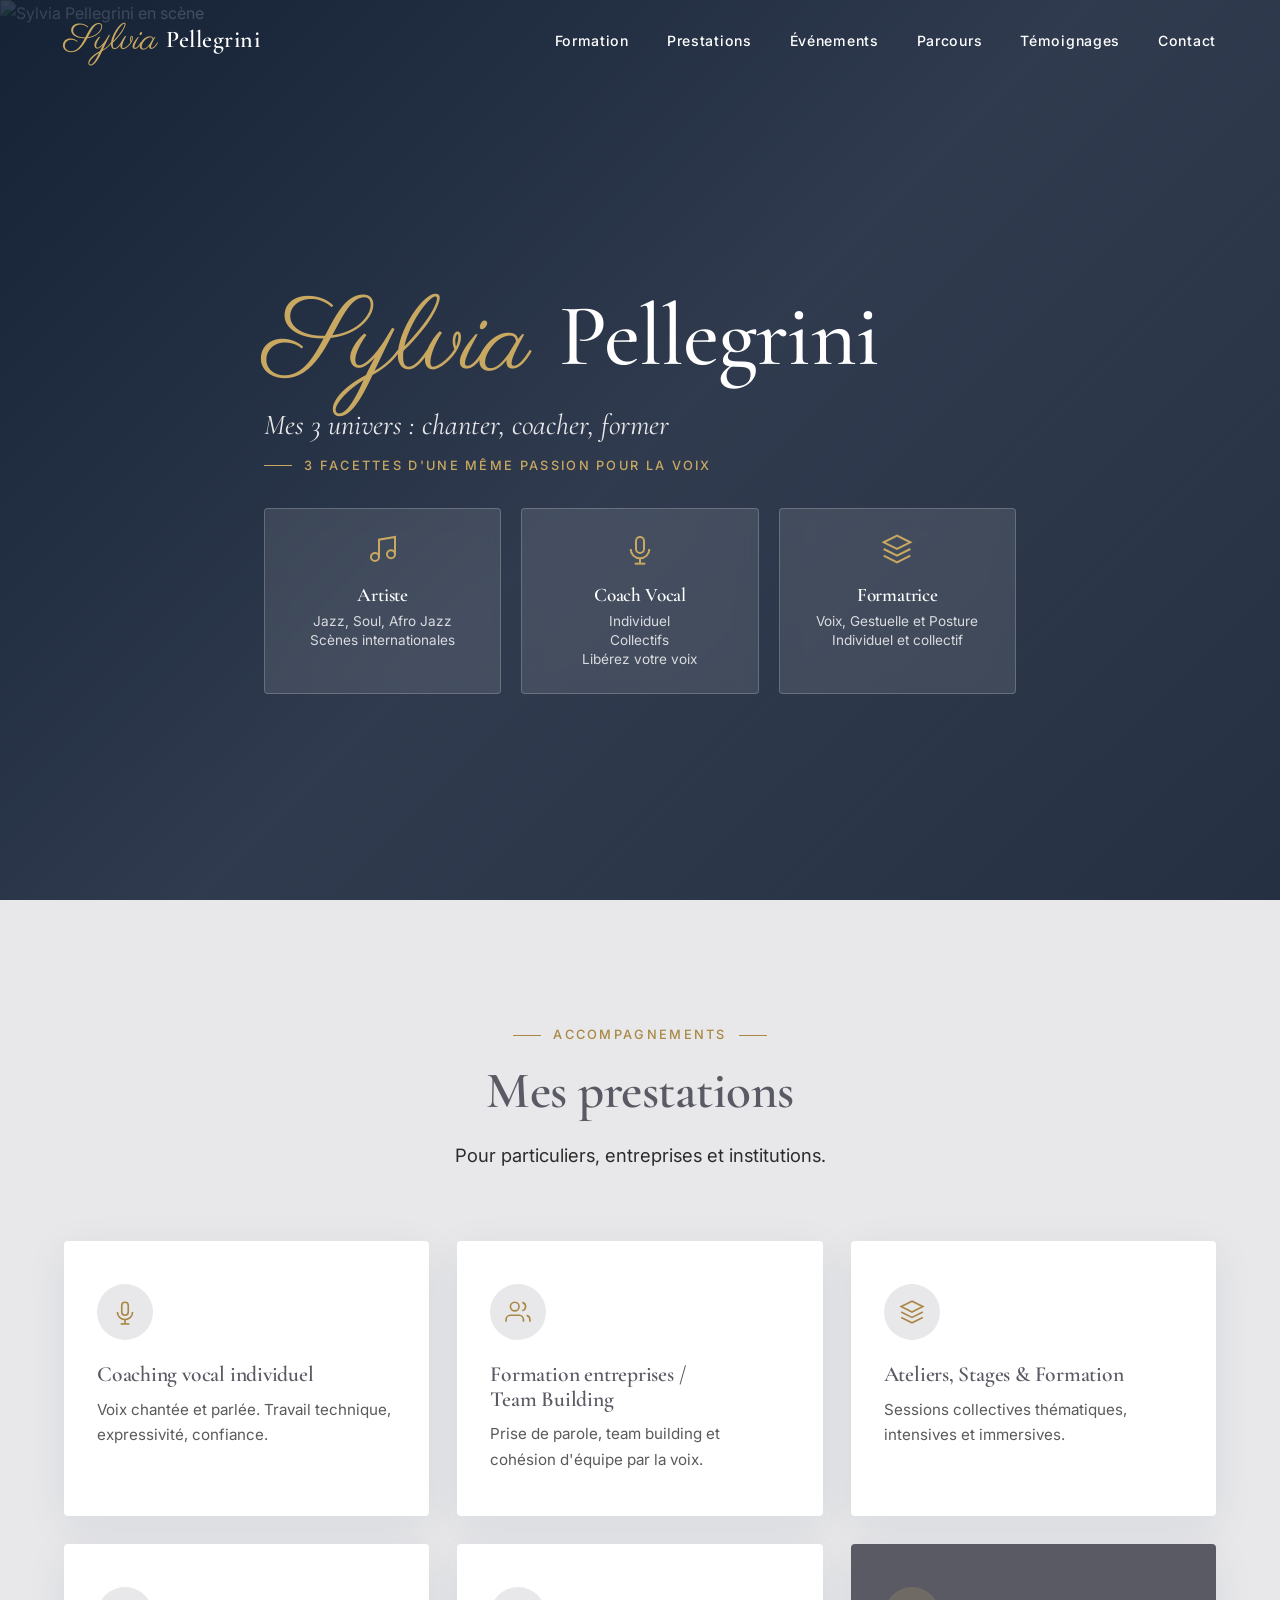
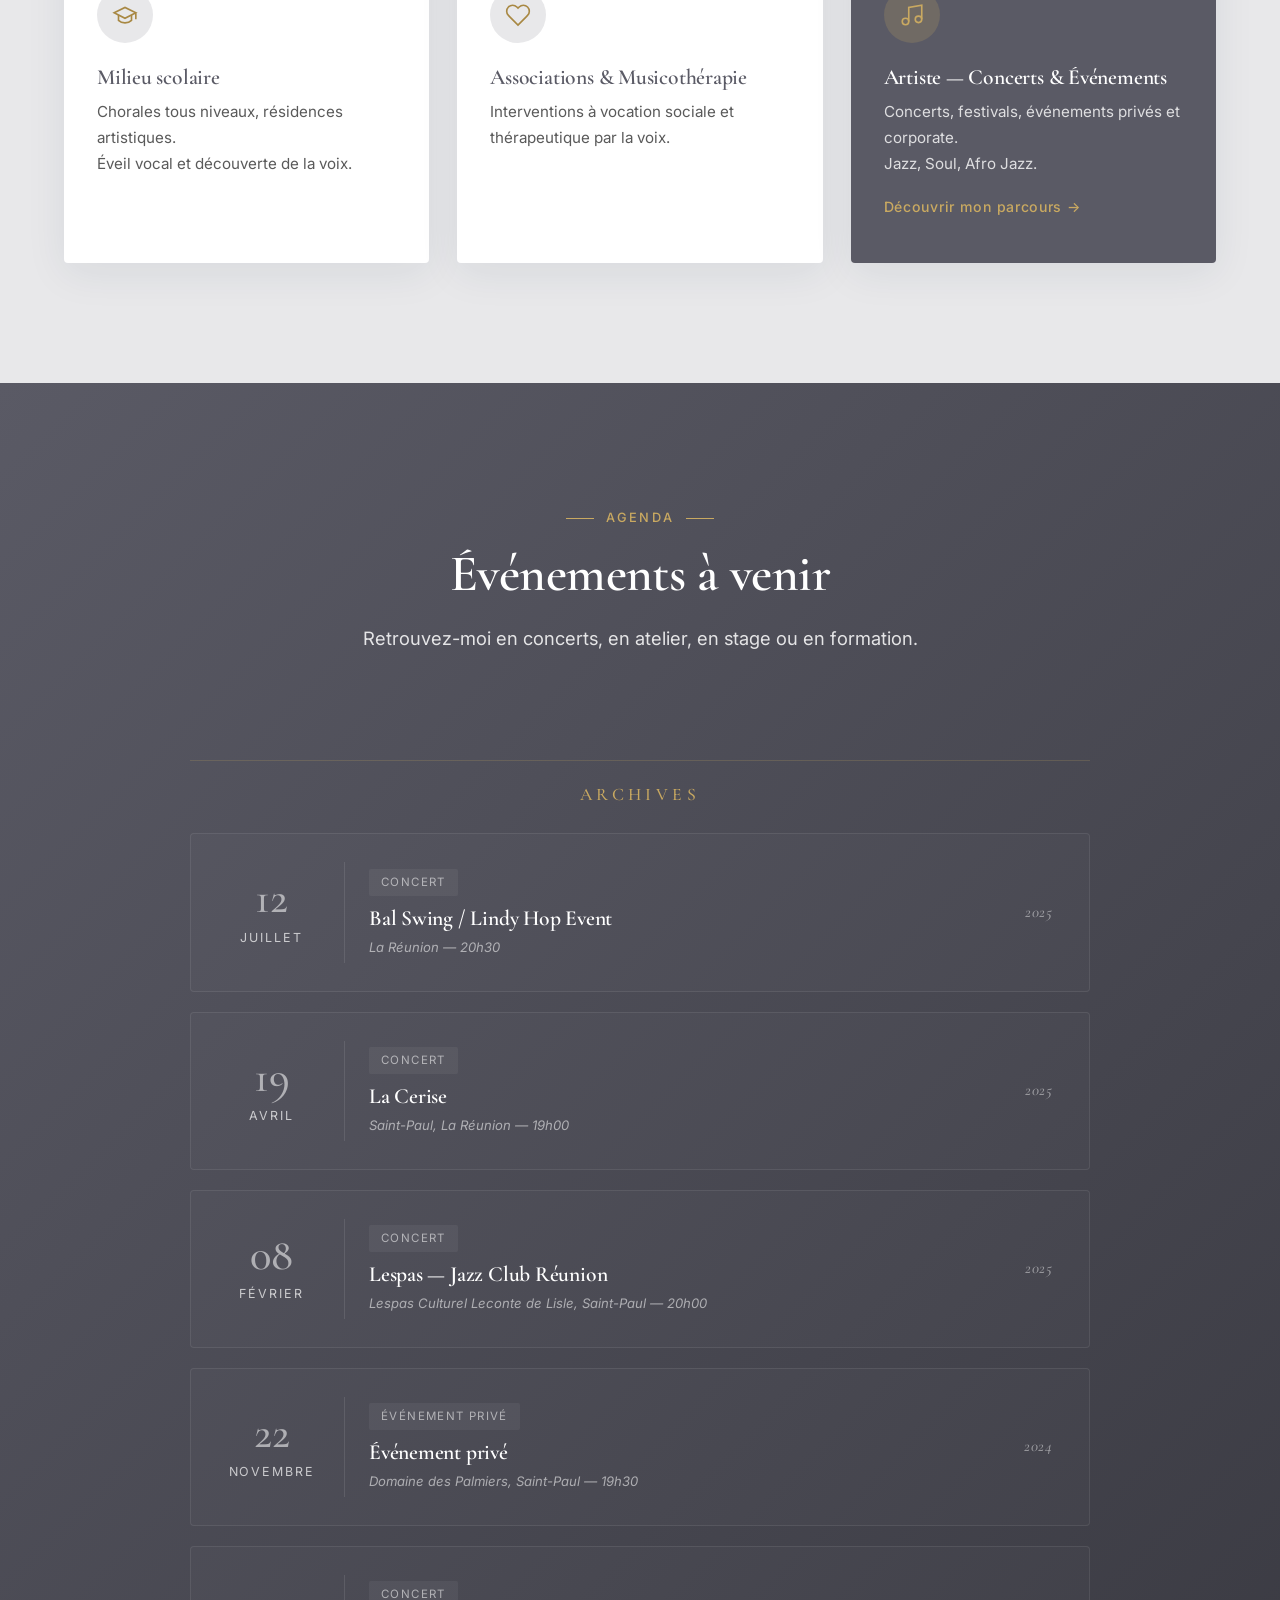
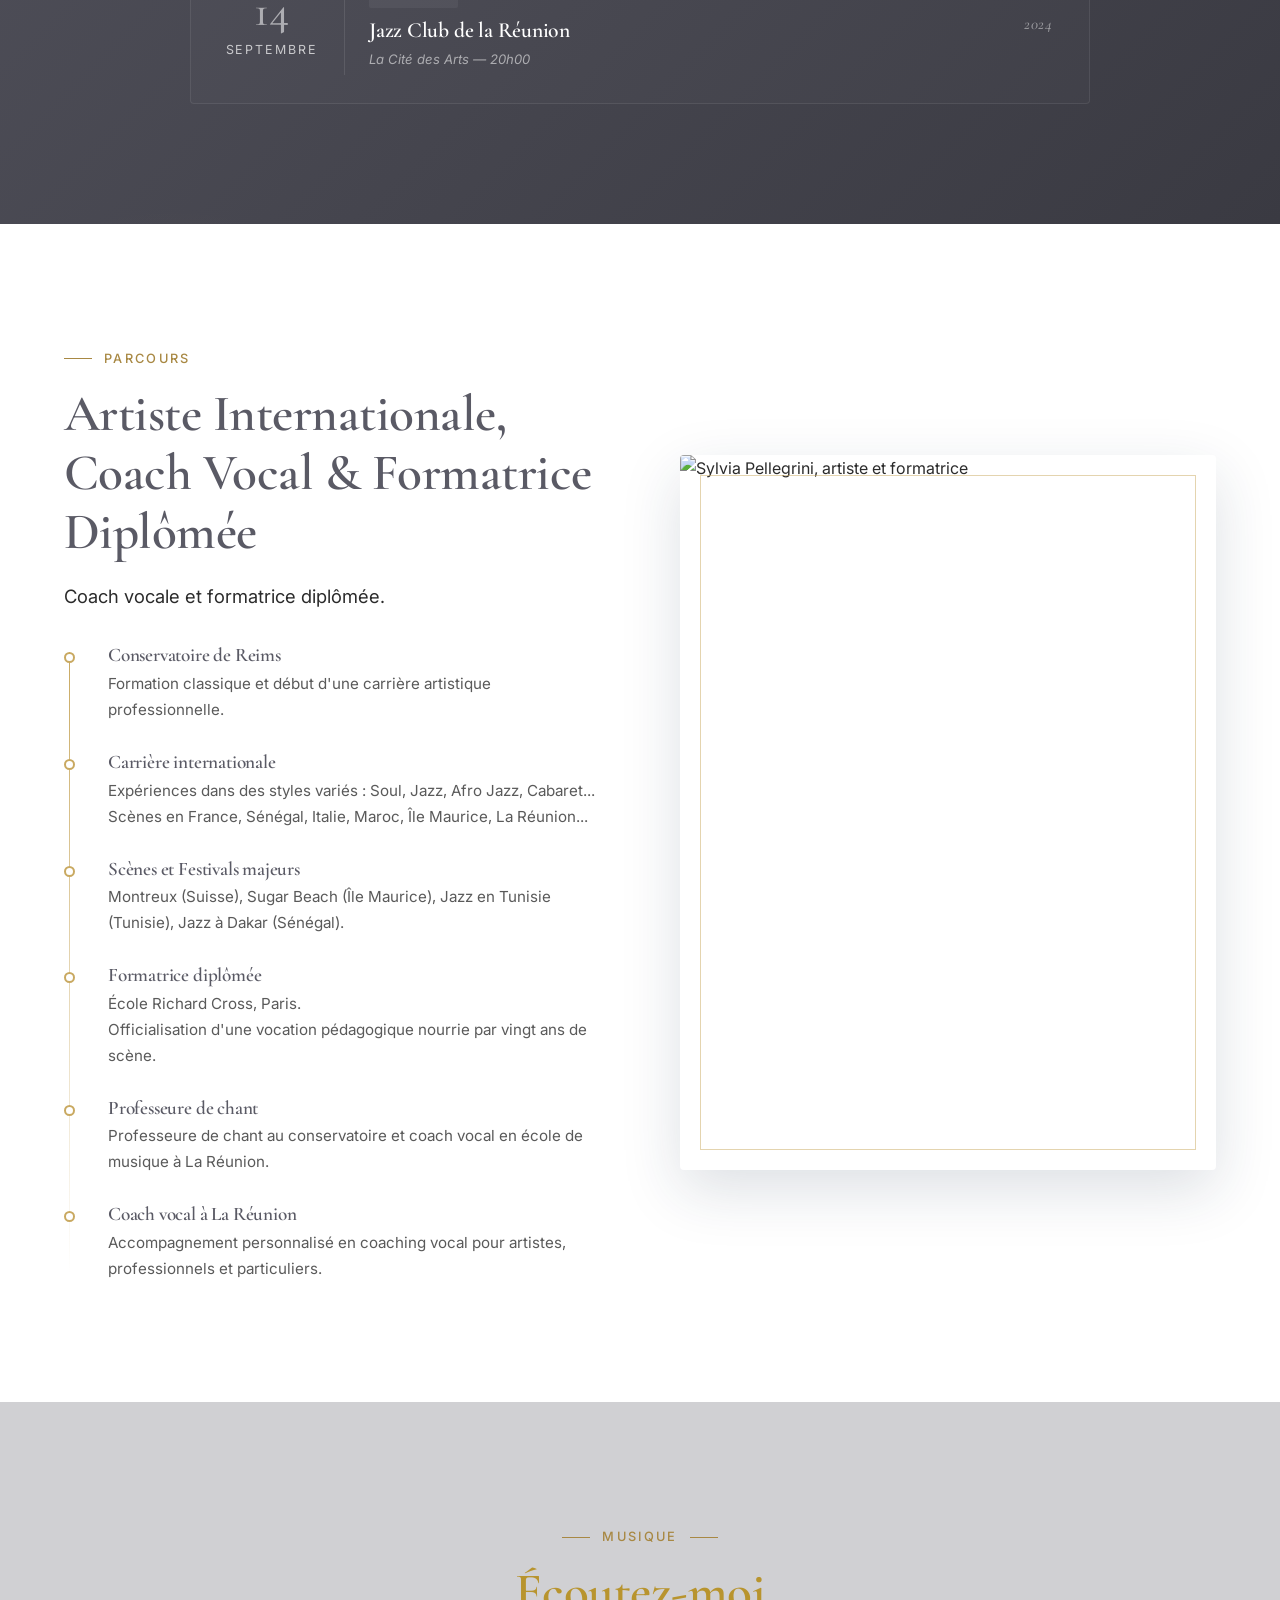
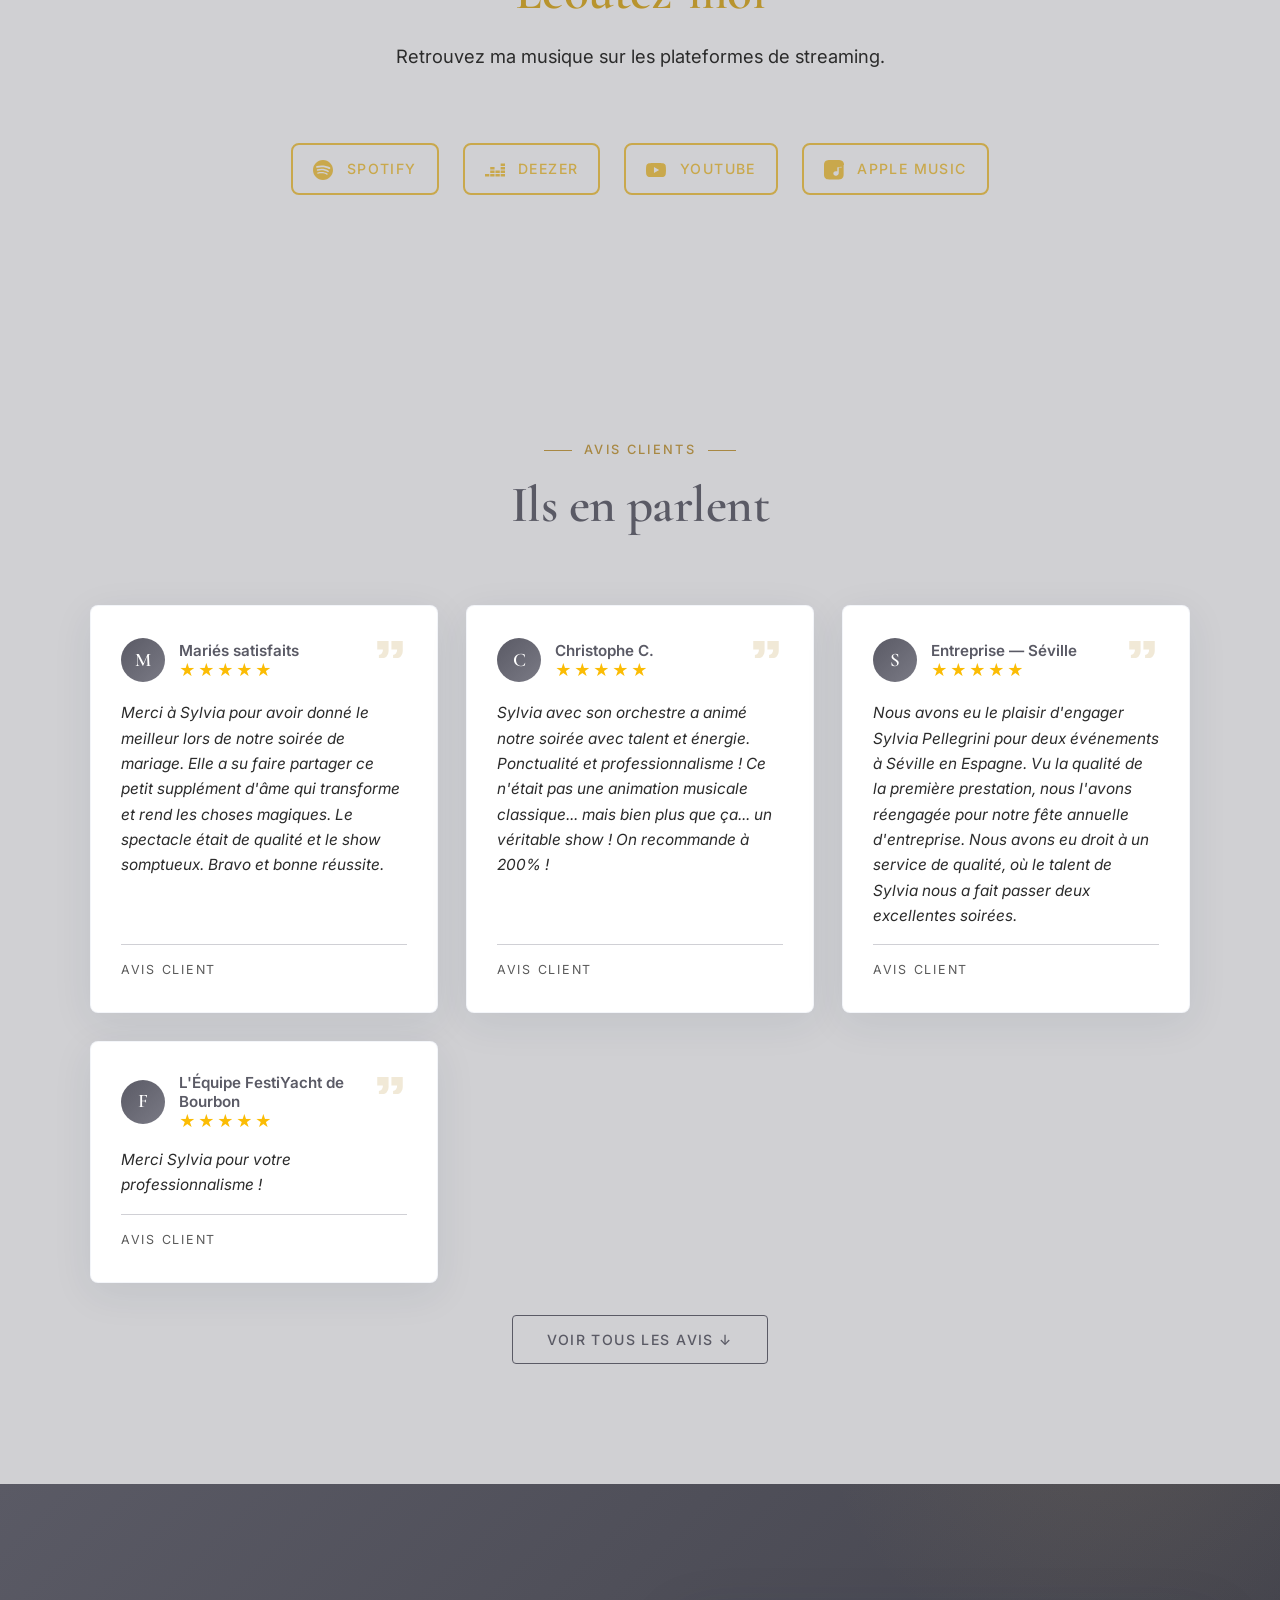
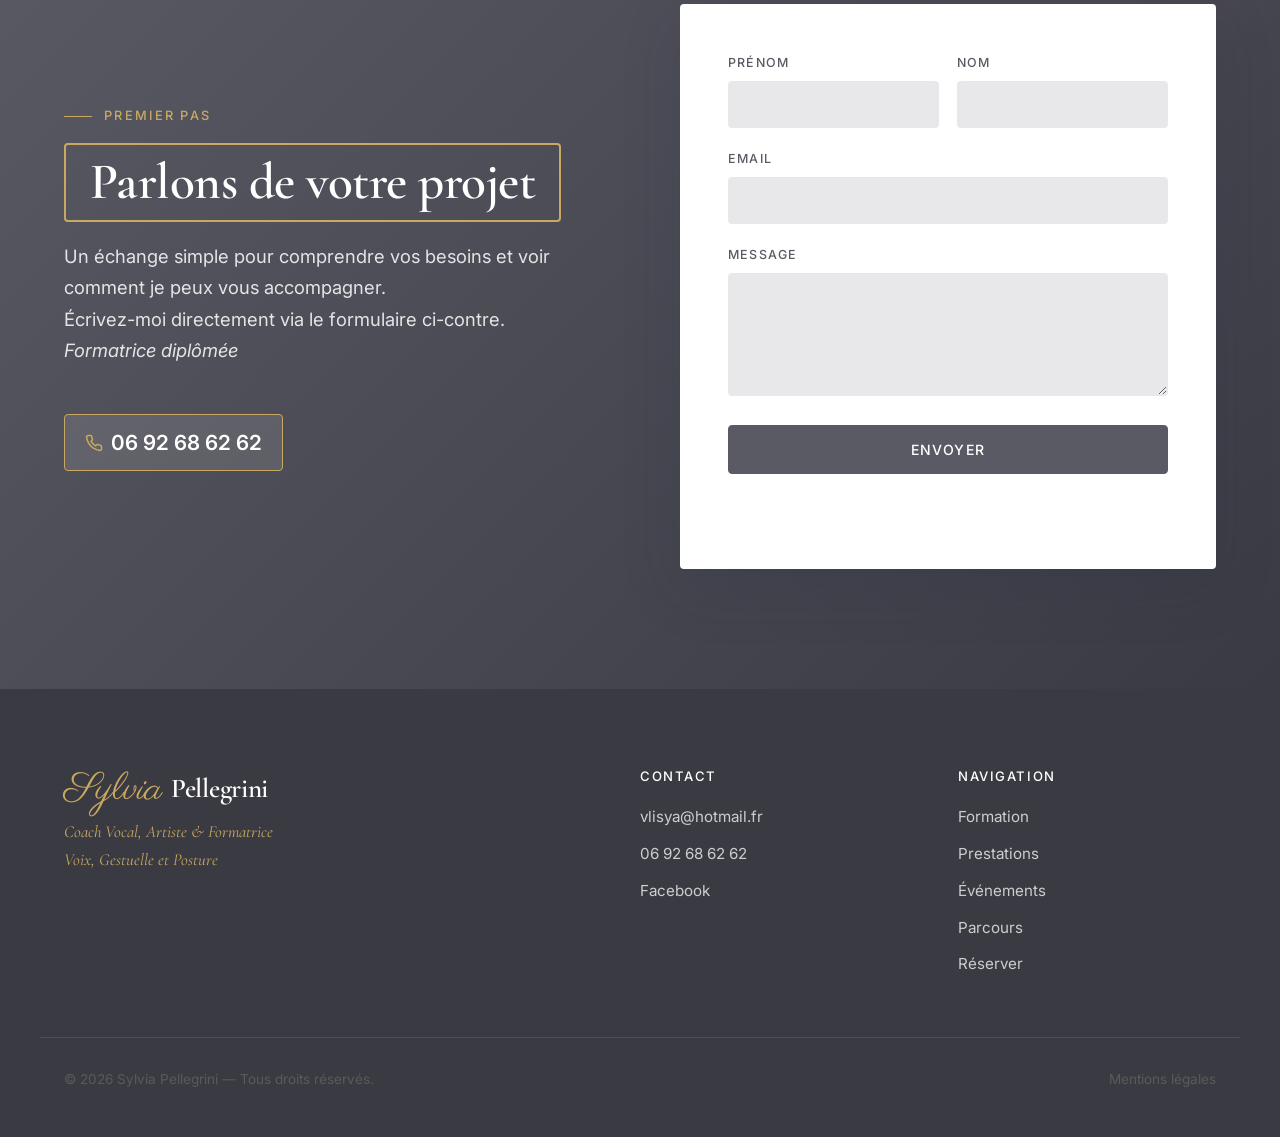
==== commit 27432206: "Fond #d0d0d3 sur les sections Musique et Témoignages Co-Authored-By: Claude Opus 4.6 (1M context) <n" ====
--- a/index.html
+++ b/index.html
@@ -12,7 +12,7 @@
     <link rel="preconnect" href="https://fonts.googleapis.com">
     <link rel="preconnect" href="https://fonts.gstatic.com" crossorigin>
     <link href="https://fonts.googleapis.com/css2?family=Cormorant+Garamond:wght@400;500;600;700&family=Inter:wght@300;400;500;600&family=Parisienne&display=swap" rel="stylesheet">
-    <link rel="stylesheet" href="style.css?v=4">
+    <link rel="stylesheet" href="style.css?v=5">
 </head>
 <body>
 
--- a/style.css
+++ b/style.css
@@ -671,7 +671,10 @@
 
 /* ============ TÉMOIGNAGES ============ */
 .temoignages {
-    background: var(--cream);
+    background: #d0d0d3;
+}
+#musique {
+    background: #d0d0d3;
 }
 
 .reviews {
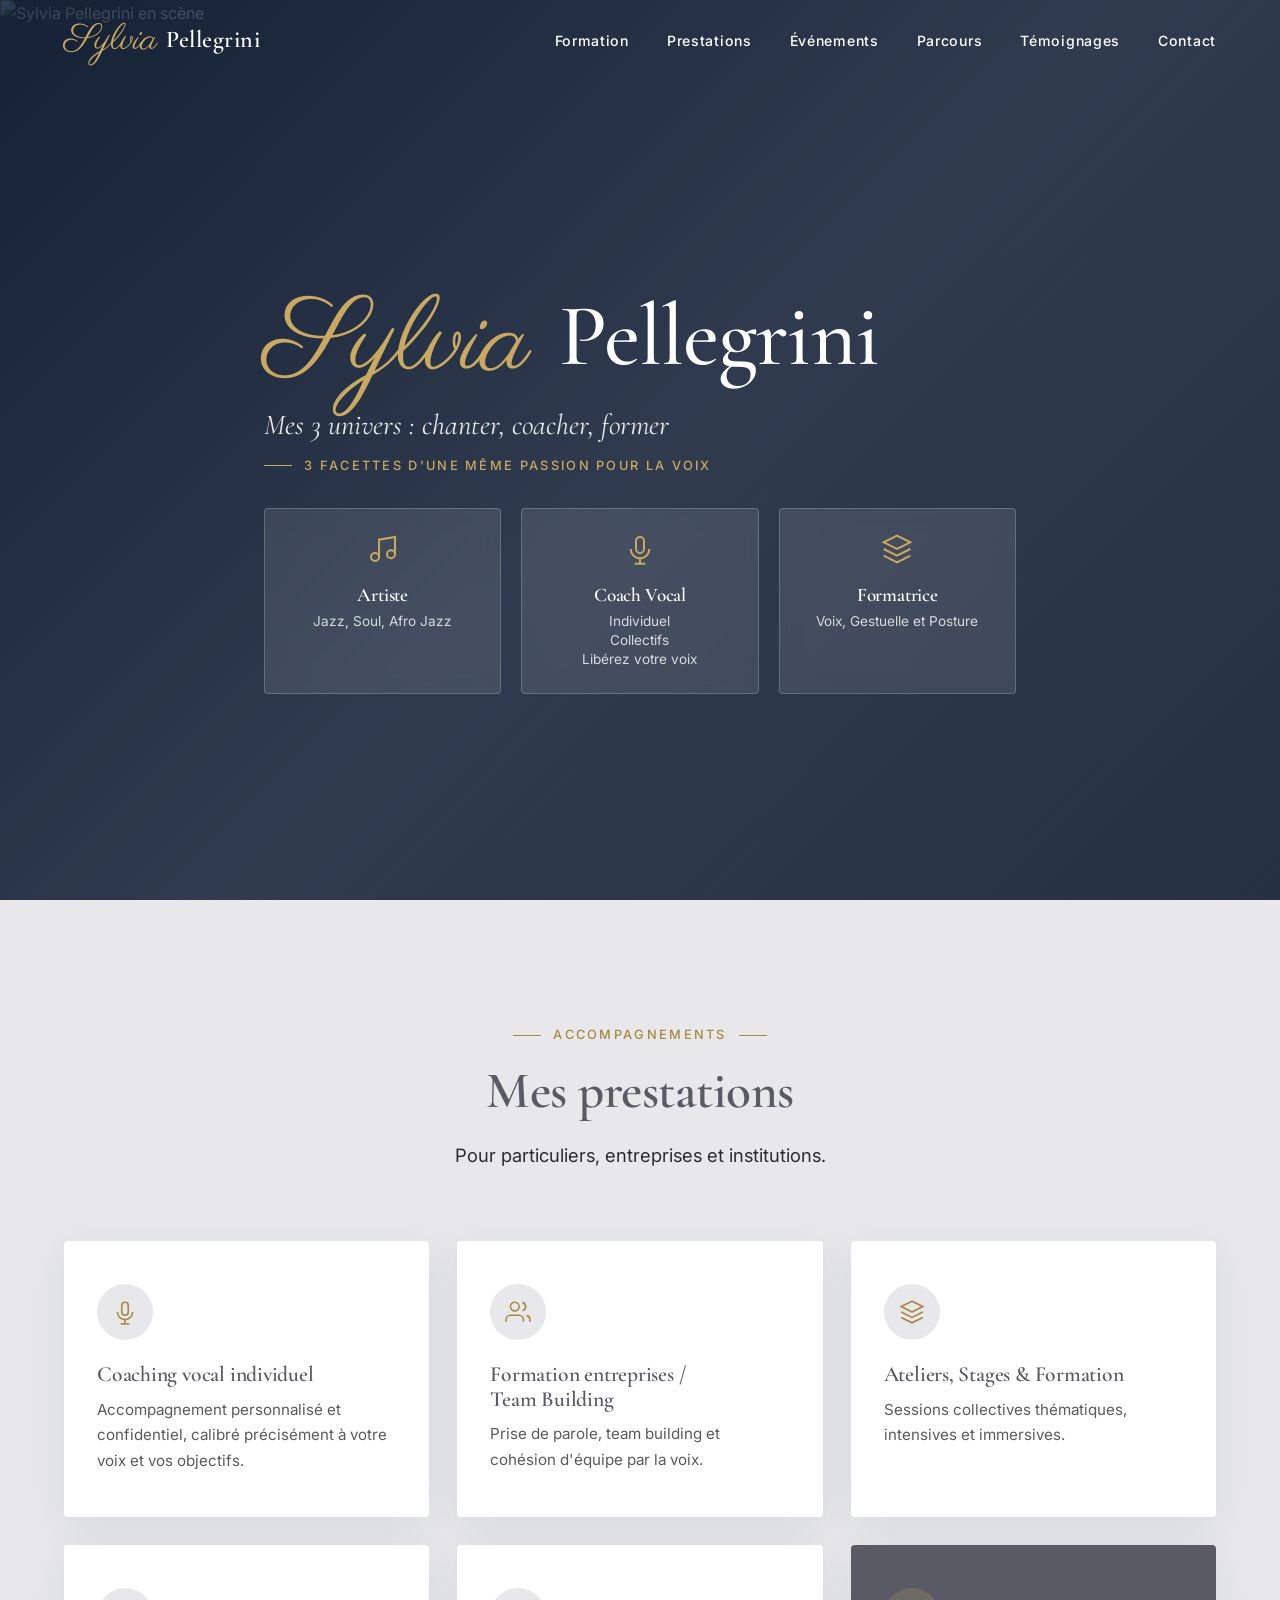
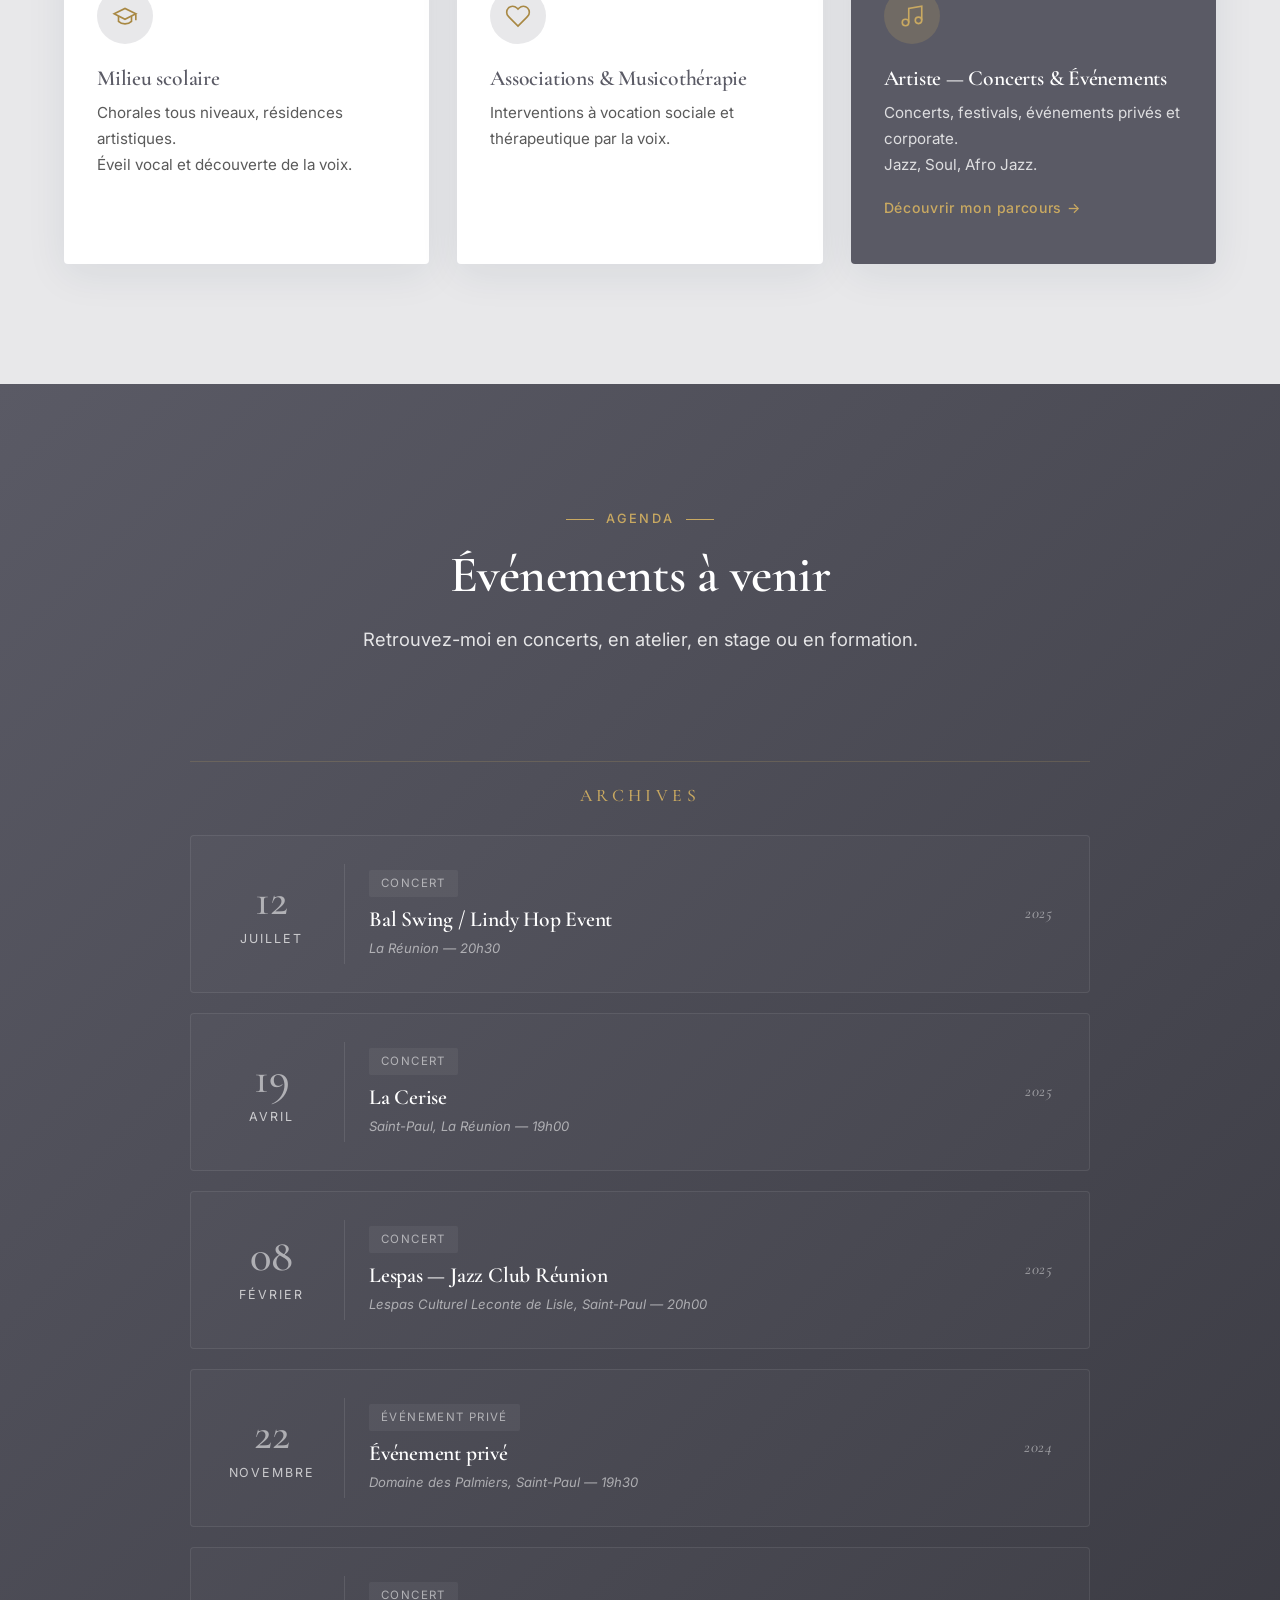
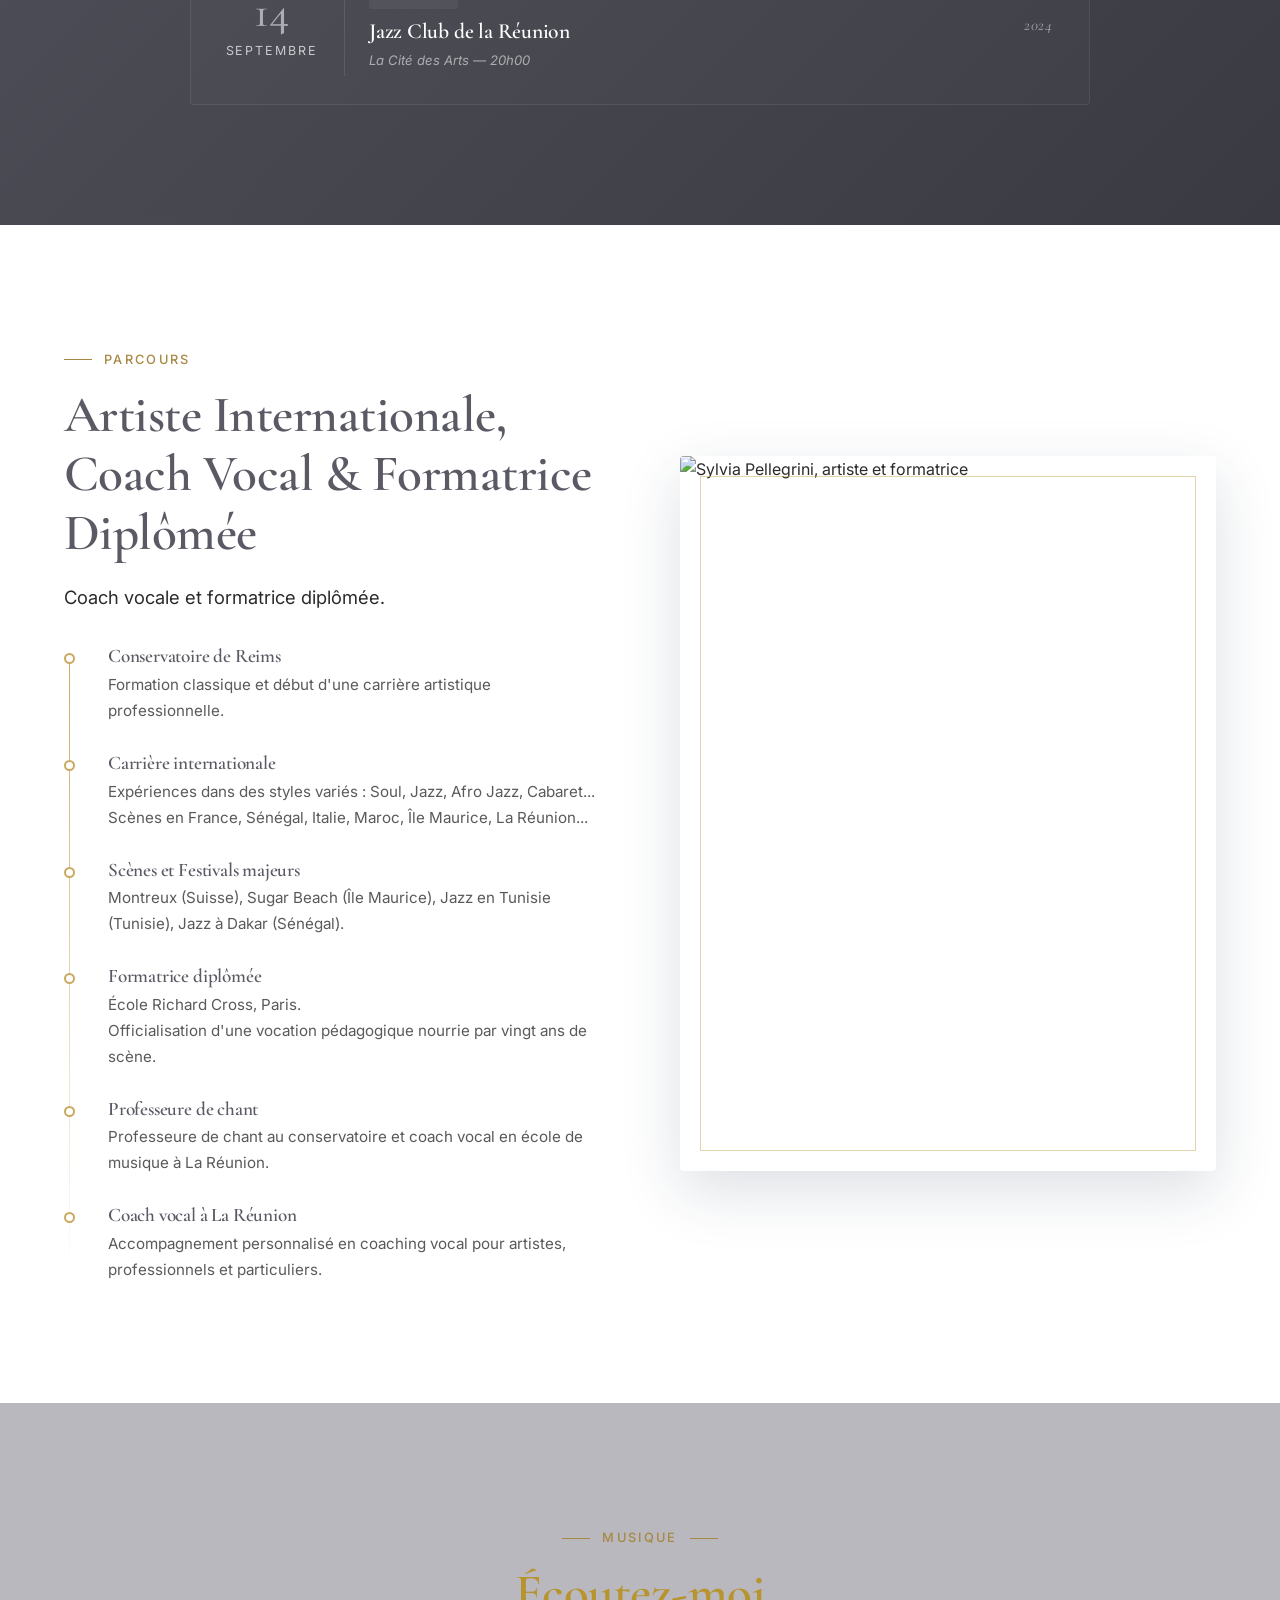
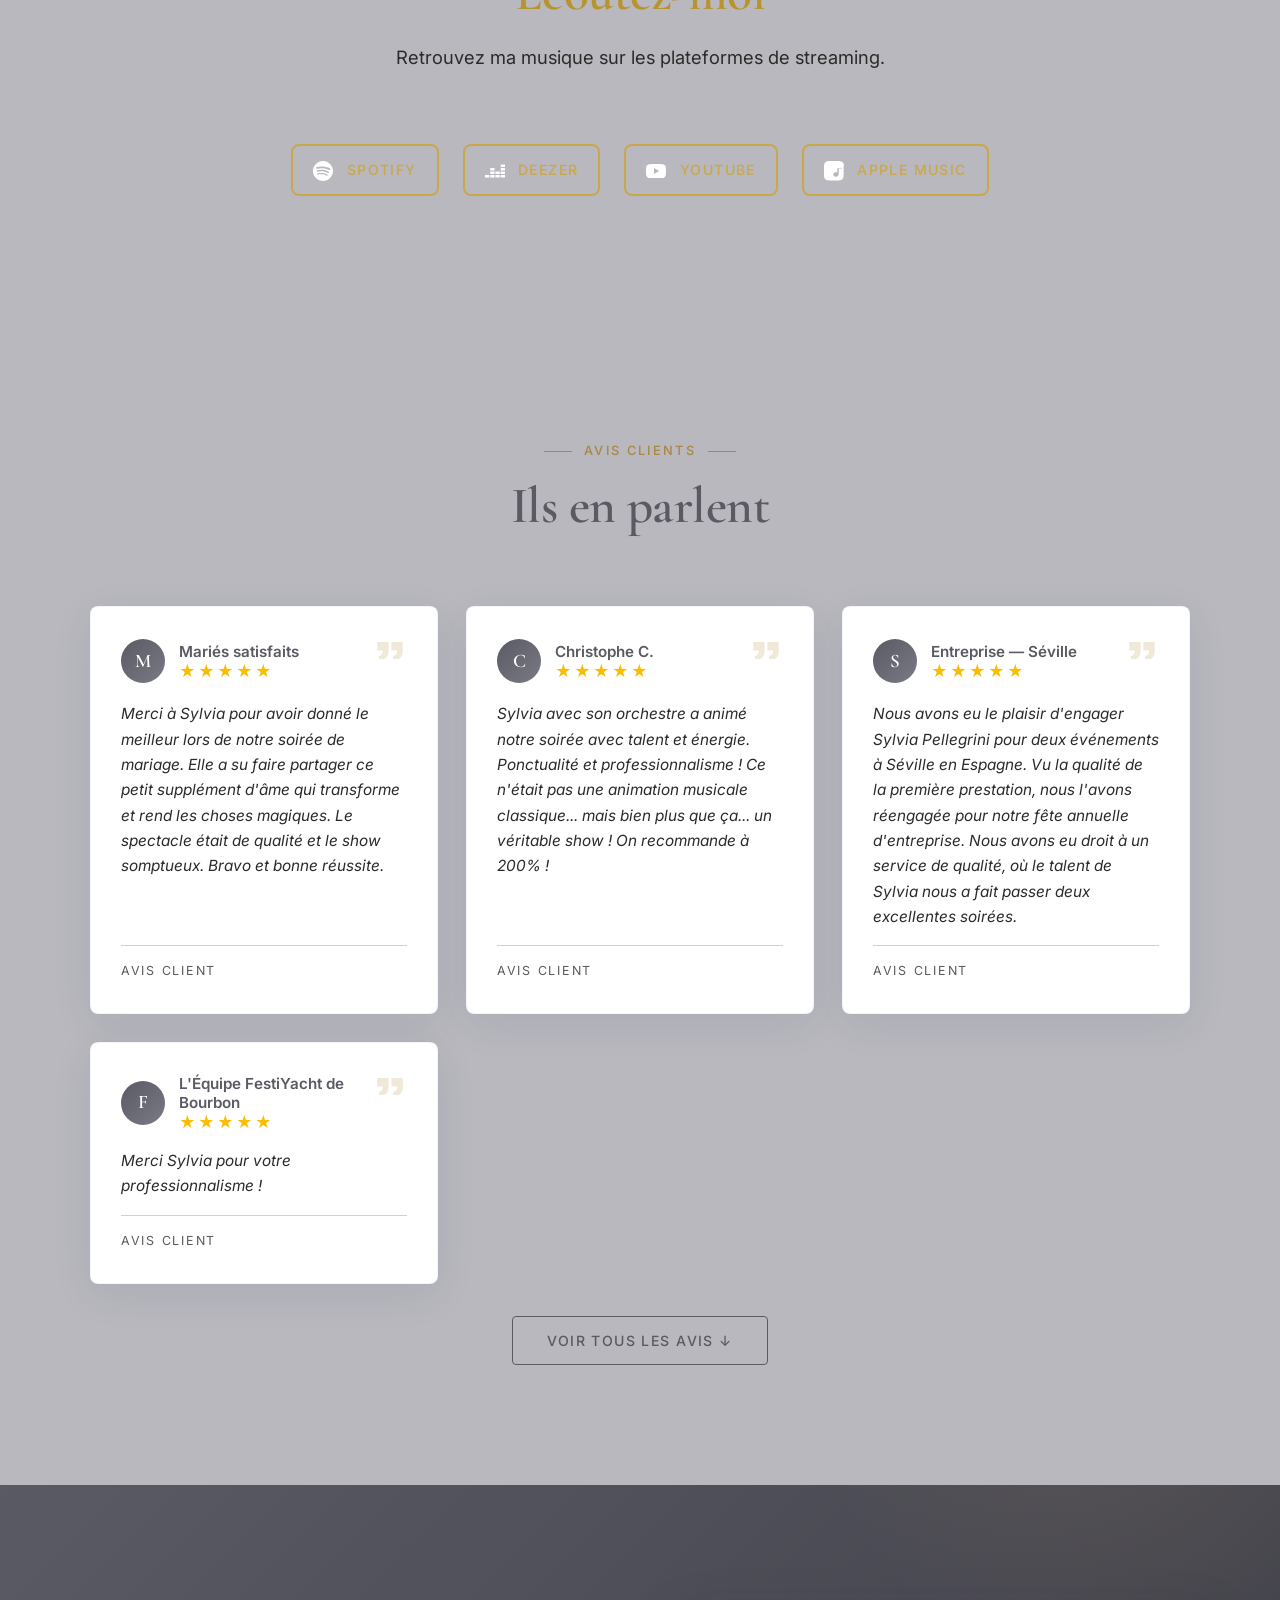
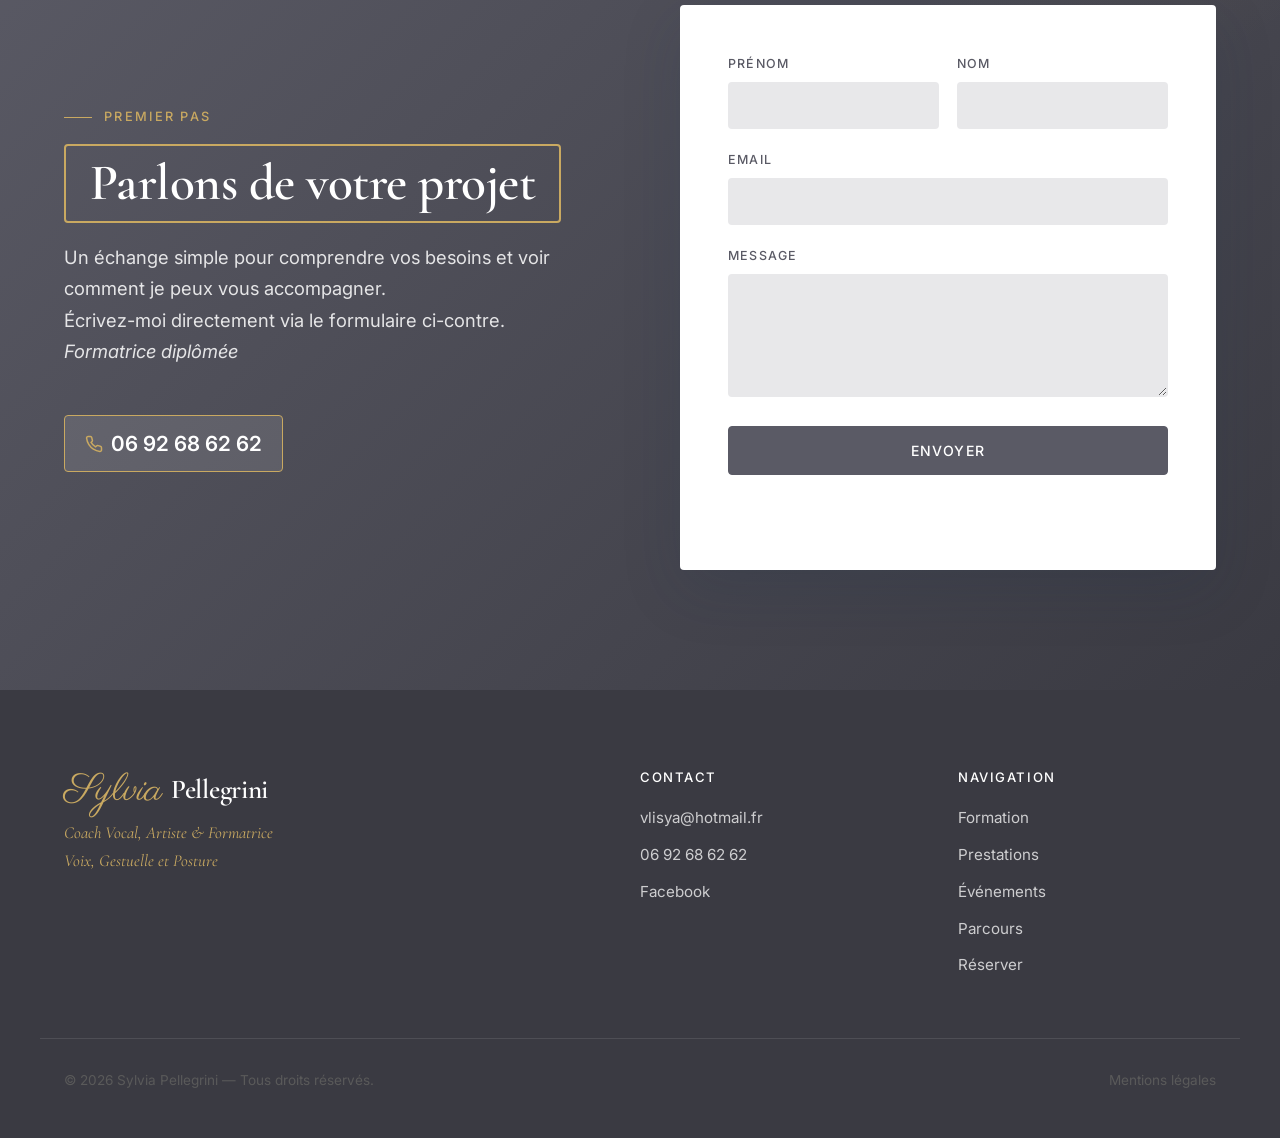
==== commit de075f02: "Hero cards simplifiées, prestations, formations et sections musique/témoignages - Hero : supprime « " ====
--- a/index.html
+++ b/index.html
@@ -12,7 +12,7 @@
     <link rel="preconnect" href="https://fonts.googleapis.com">
     <link rel="preconnect" href="https://fonts.gstatic.com" crossorigin>
     <link href="https://fonts.googleapis.com/css2?family=Cormorant+Garamond:wght@400;500;600;700&family=Inter:wght@300;400;500;600&family=Parisienne&display=swap" rel="stylesheet">
-    <link rel="stylesheet" href="style.css?v=5">
+    <link rel="stylesheet" href="style.css?v=6">
 </head>
 <body>
 
@@ -50,7 +50,7 @@
                 <a href="#parcours" class="hero-card">
                     <svg viewBox="0 0 24 24" fill="none" stroke="currentColor" stroke-width="1.5"><path d="M9 18V5l12-2v13"/><circle cx="6" cy="18" r="3"/><circle cx="18" cy="16" r="3"/></svg>
                     <h3>Artiste</h3>
-                    <p>Jazz, Soul, Afro Jazz<br>Scènes internationales</p>
+                    <p>Jazz, Soul, Afro Jazz</p>
                 </a>
                 <a href="#services" class="hero-card">
                     <svg viewBox="0 0 24 24" fill="none" stroke="currentColor" stroke-width="1.5"><path d="M12 15a3 3 0 0 0 3-3V6a3 3 0 1 0-6 0v6a3 3 0 0 0 3 3z"/><path d="M19 12a7 7 0 0 1-14 0"/><line x1="12" y1="19" x2="12" y2="23"/><line x1="8" y1="23" x2="16" y2="23"/></svg>
@@ -60,7 +60,7 @@
                 <a href="formation.html" class="hero-card">
                     <svg viewBox="0 0 24 24" fill="none" stroke="currentColor" stroke-width="1.5"><path d="M12 2L2 7l10 5 10-5-10-5z"/><path d="M2 17l10 5 10-5"/><path d="M2 12l10 5 10-5"/></svg>
                     <h3>Formatrice</h3>
-                    <p>Voix, Gestuelle et Posture<br>Individuel et collectif</p>
+                    <p>Voix, Gestuelle et Posture</p>
                 </a>
             </div>
         </div>
@@ -80,7 +80,7 @@
                         <svg viewBox="0 0 24 24" fill="none" stroke="currentColor" stroke-width="1.5"><path d="M12 15a3 3 0 0 0 3-3V6a3 3 0 1 0-6 0v6a3 3 0 0 0 3 3z"/><path d="M19 12a7 7 0 0 1-14 0"/><line x1="12" y1="19" x2="12" y2="23"/><line x1="8" y1="23" x2="16" y2="23"/></svg>
                     </div>
                     <h3>Coaching vocal individuel</h3>
-                    <p>Voix chantée et parlée. Travail technique, expressivité, confiance.</p>
+                    <p>Accompagnement personnalisé et confidentiel, calibré précisément à votre voix et vos objectifs.</p>
                 </article>
 
                 <article class="card reveal">
--- a/style.css
+++ b/style.css
@@ -671,10 +671,10 @@
 
 /* ============ TÉMOIGNAGES ============ */
 .temoignages {
-    background: #d0d0d3;
+    background: #b8b8be;
 }
 #musique {
-    background: #d0d0d3;
+    background: #b8b8be;
 }
 
 .reviews {
@@ -1047,8 +1047,11 @@
 /* ============ MUSIC BUTTONS ============ */
 .btn-music {
     background: transparent;
-    color: var(--text);
+    color: var(--white);
     border: 2px solid #c9a84c;
+}
+.btn-music svg {
+    fill: var(--white);
 }
 .btn-music:hover {
     background: #c9a84c;
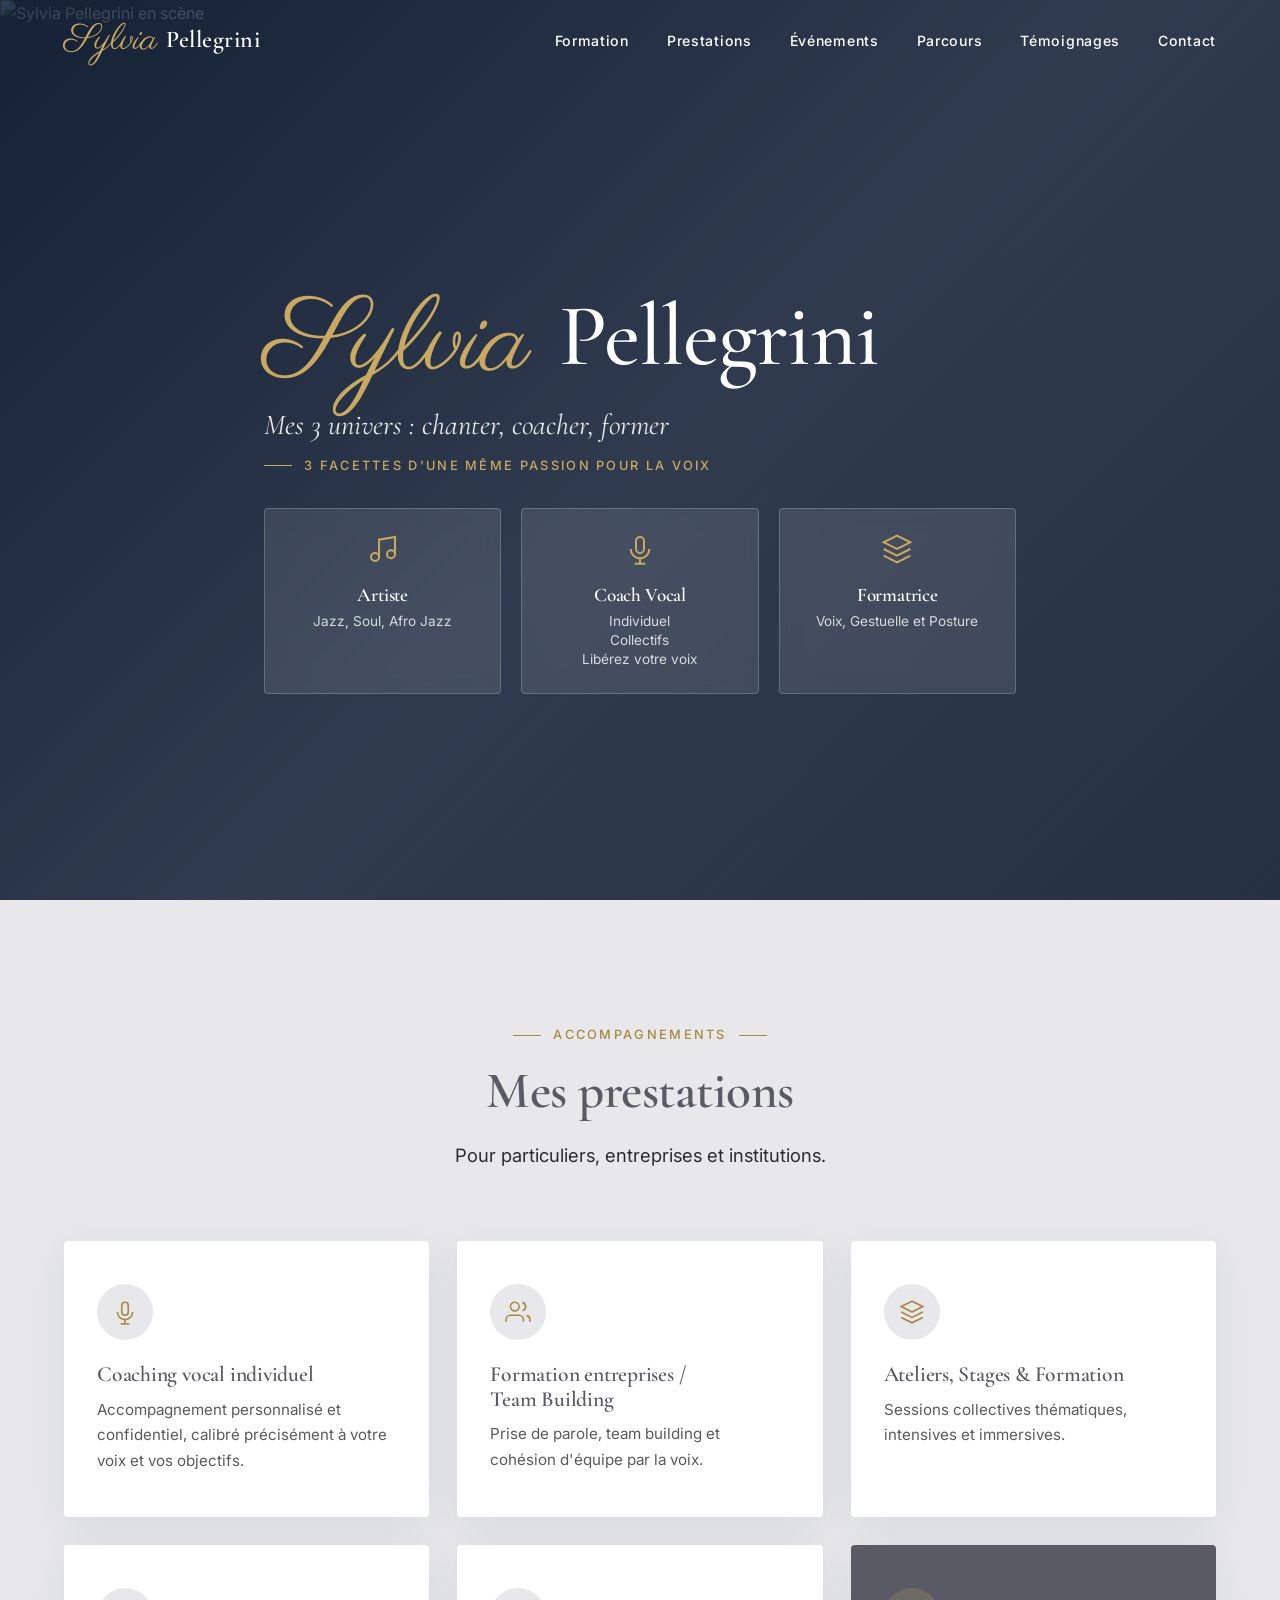
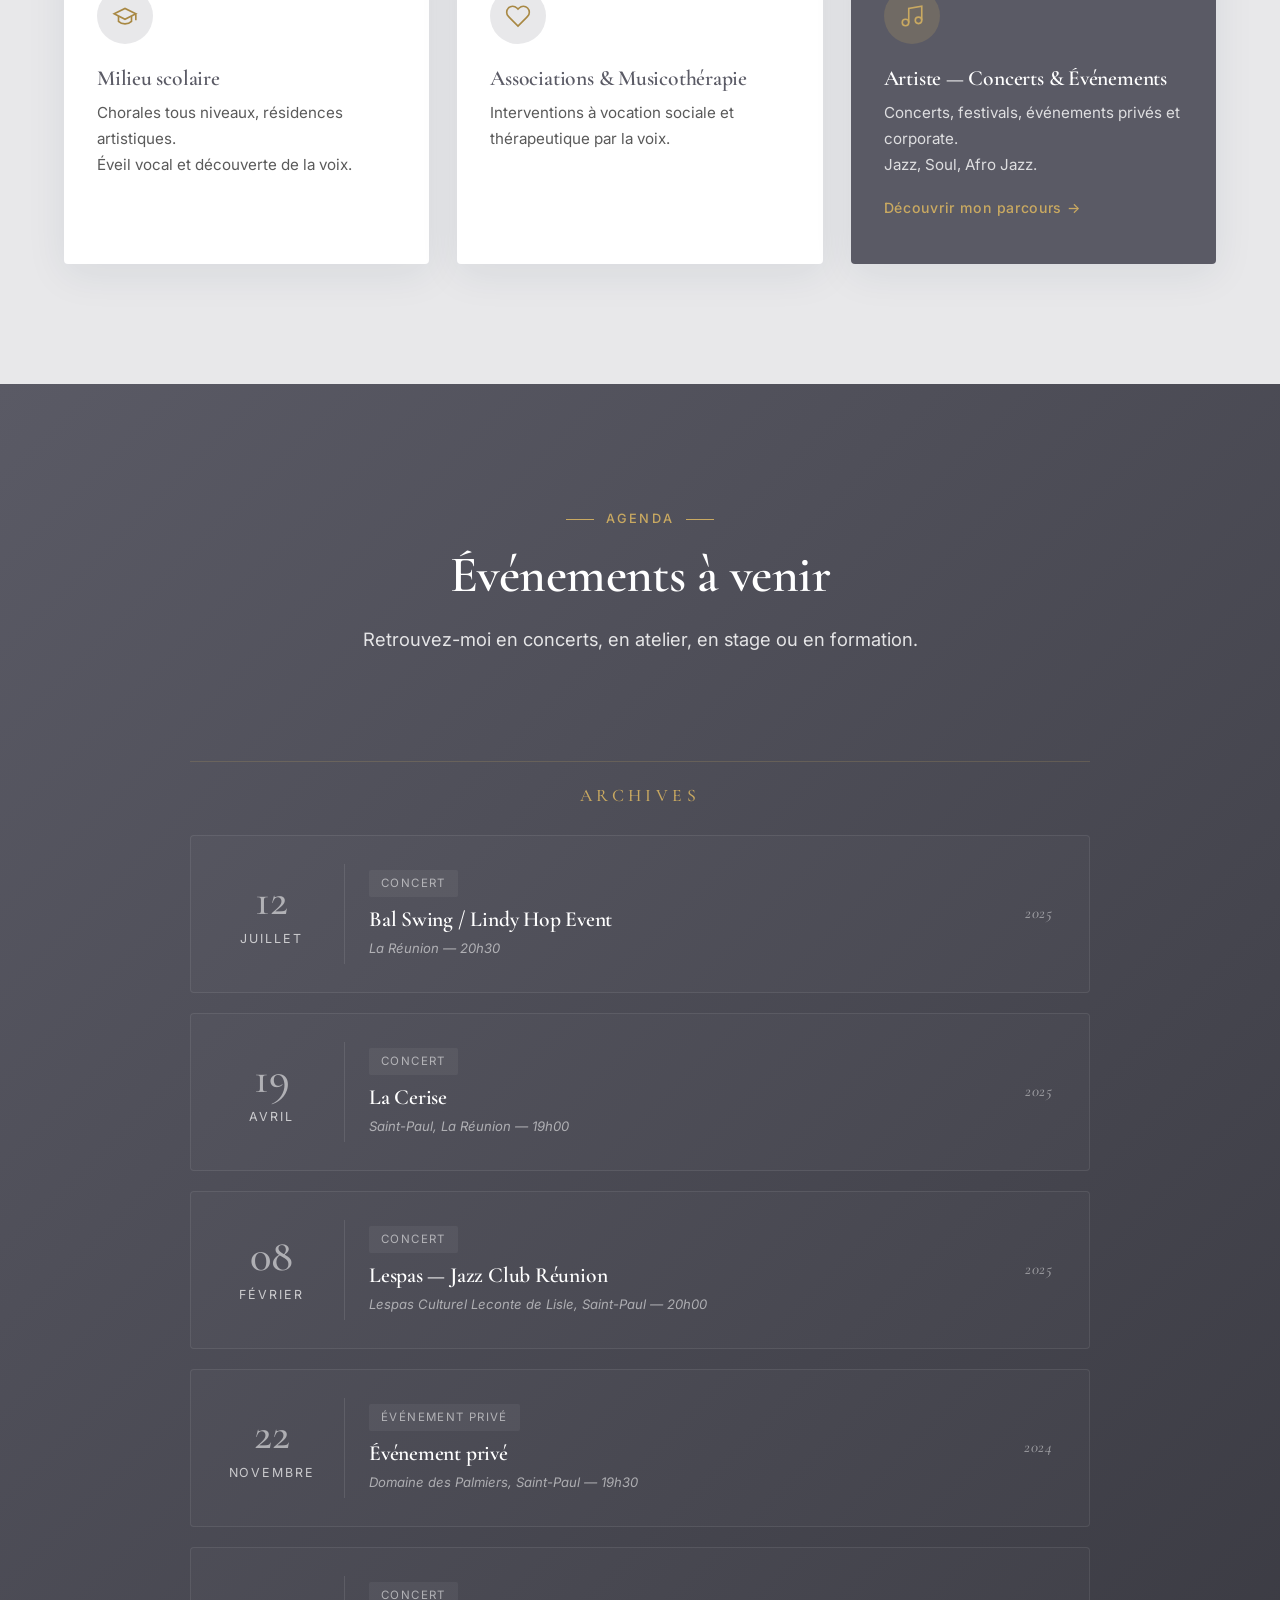
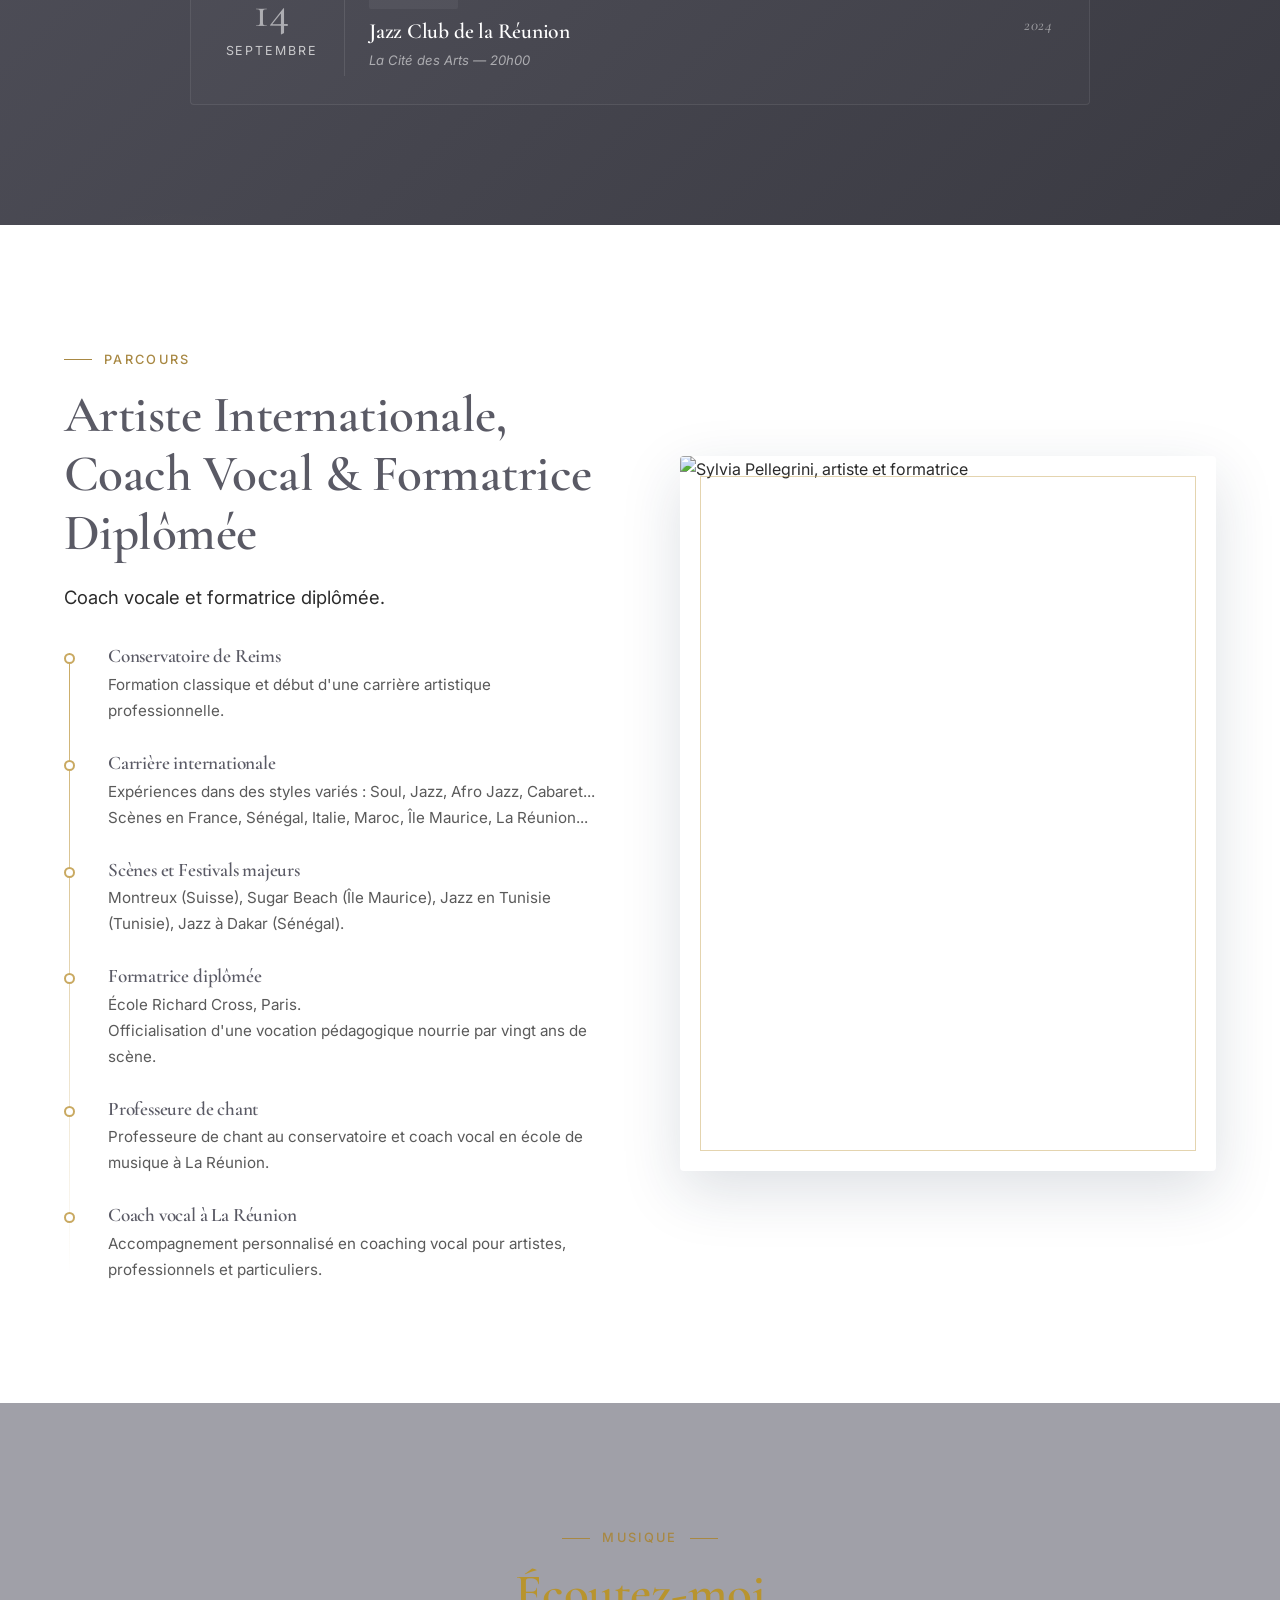
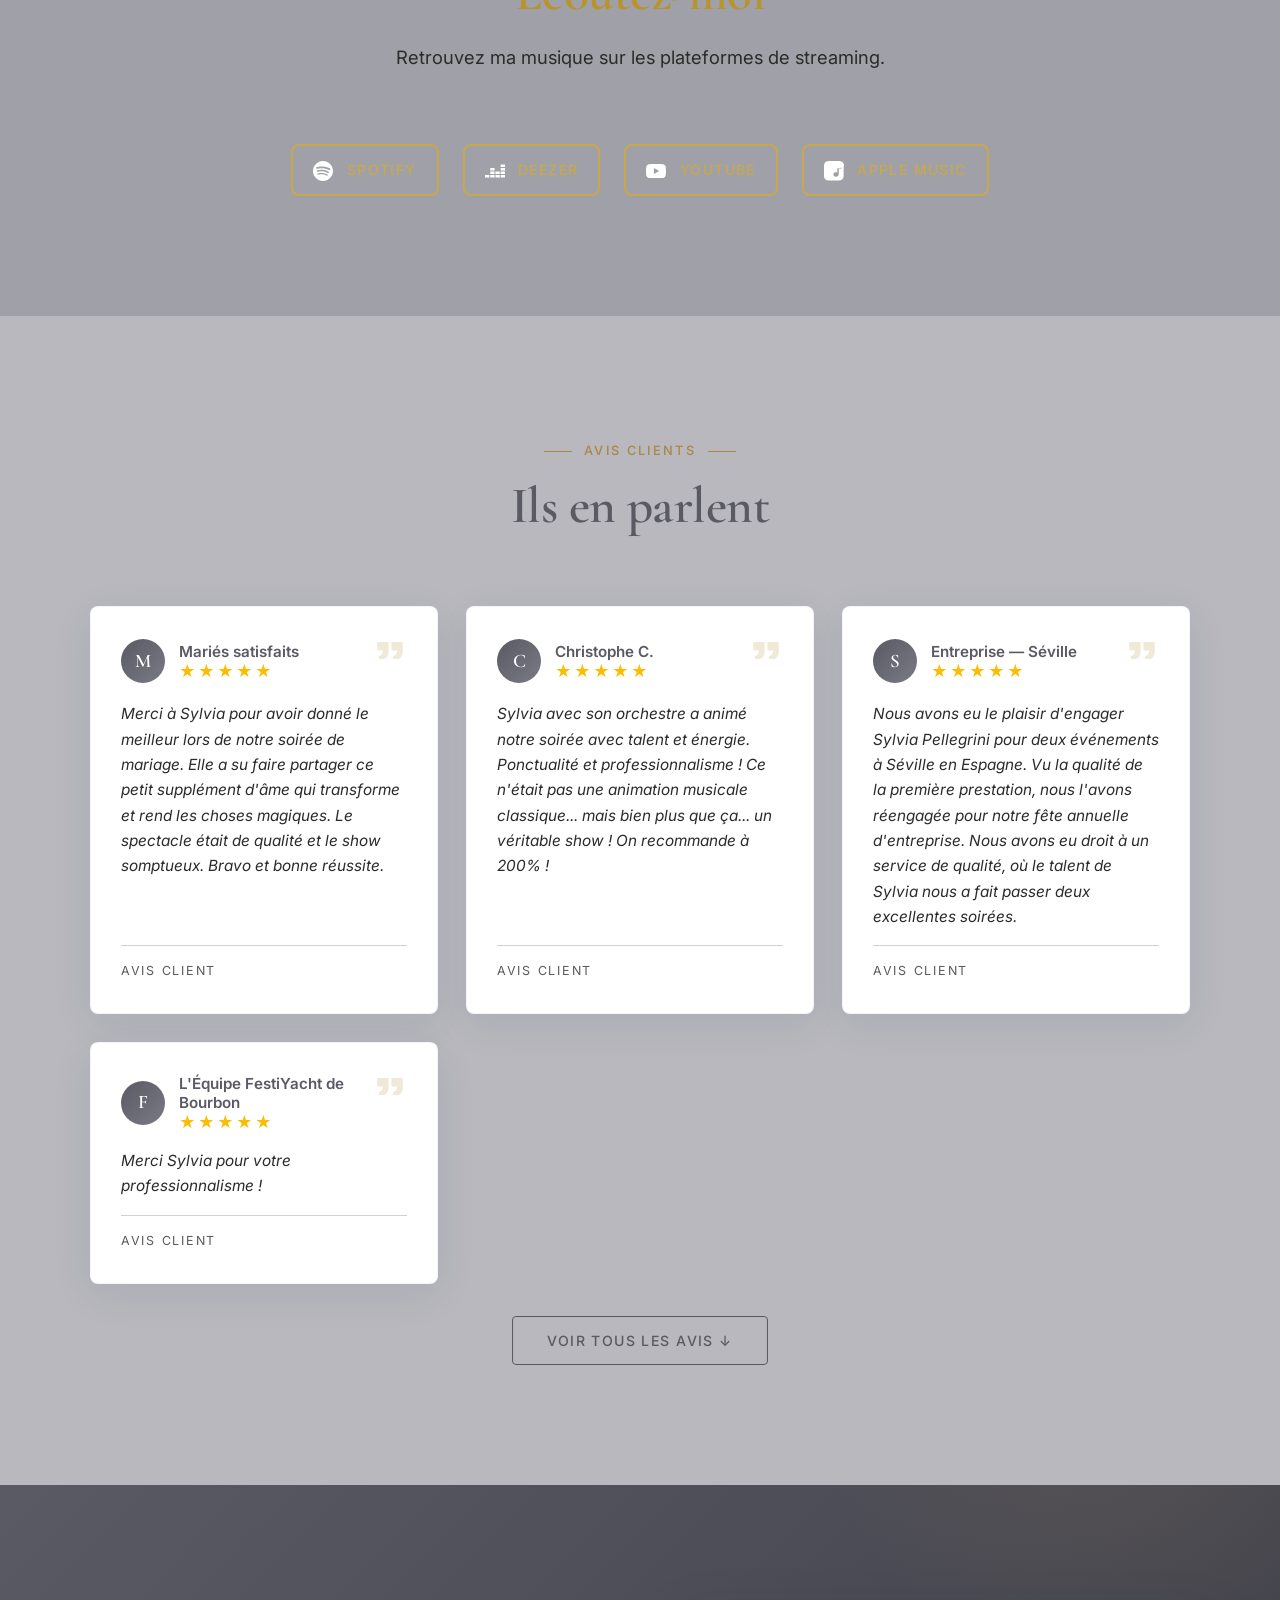
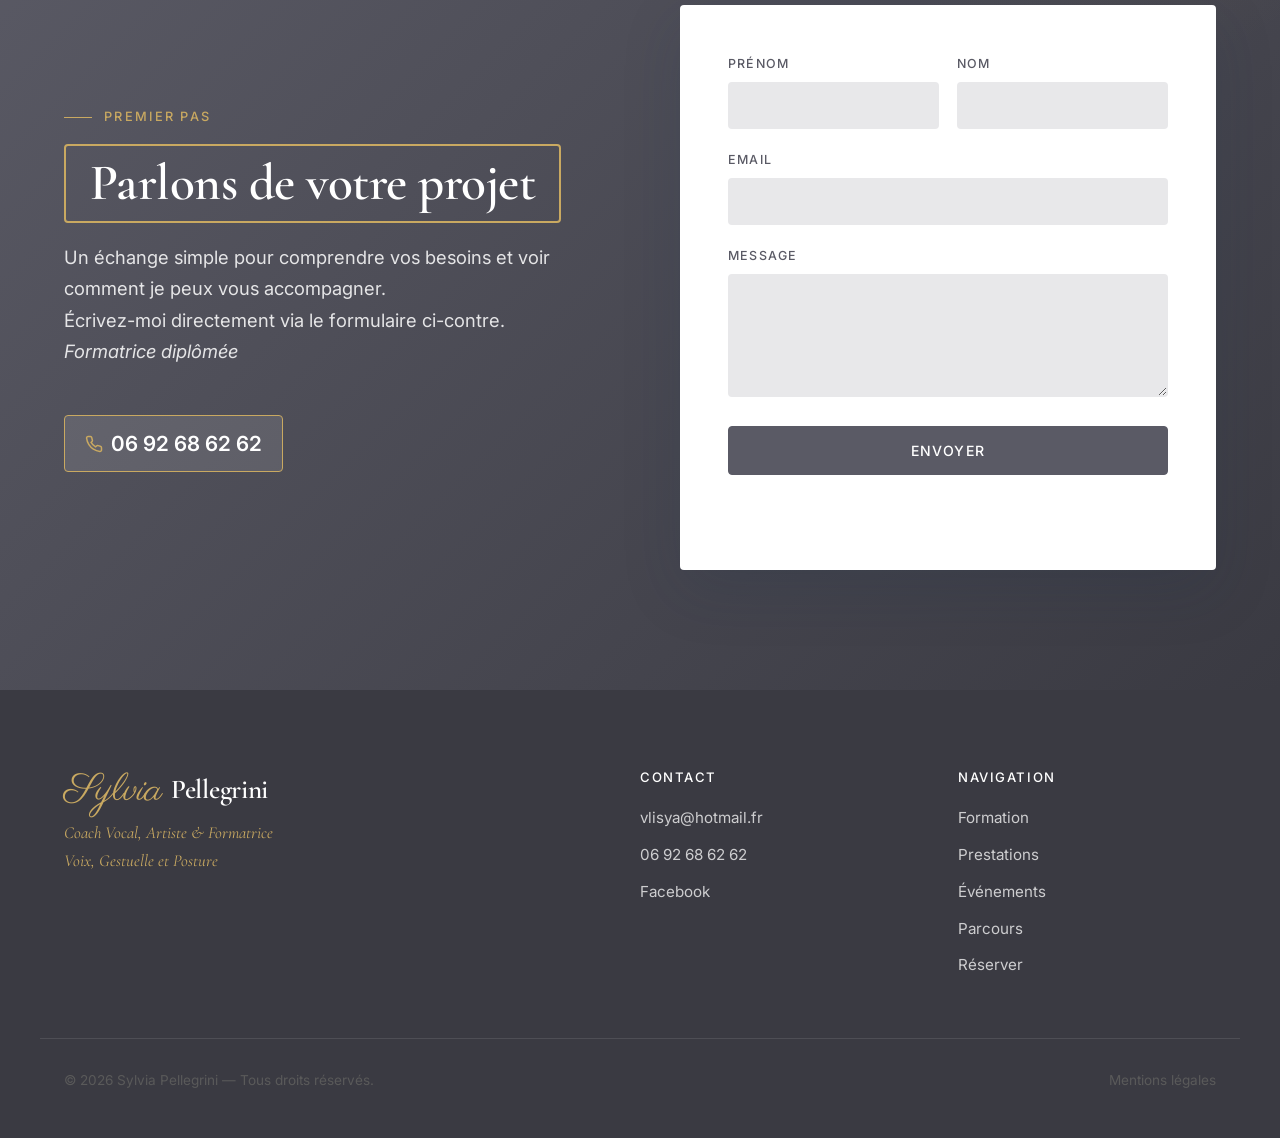
==== commit 4230986c: "Musique : fond section plus foncé #a0a0a8, boutons plus clairs rgba(255,255,255,0.3) Co-Authored-By:" ====
--- a/index.html
+++ b/index.html
@@ -12,7 +12,7 @@
     <link rel="preconnect" href="https://fonts.googleapis.com">
     <link rel="preconnect" href="https://fonts.gstatic.com" crossorigin>
     <link href="https://fonts.googleapis.com/css2?family=Cormorant+Garamond:wght@400;500;600;700&family=Inter:wght@300;400;500;600&family=Parisienne&display=swap" rel="stylesheet">
-    <link rel="stylesheet" href="style.css?v=6">
+    <link rel="stylesheet" href="style.css?v=8">
 </head>
 <body>
 
--- a/style.css
+++ b/style.css
@@ -674,7 +674,7 @@
     background: #b8b8be;
 }
 #musique {
-    background: #b8b8be;
+    background: #a0a0a8;
 }
 
 .reviews {
@@ -1046,7 +1046,7 @@
 
 /* ============ MUSIC BUTTONS ============ */
 .btn-music {
-    background: transparent;
+    background: rgba(255, 255, 255, 0.3);
     color: var(--white);
     border: 2px solid #c9a84c;
 }
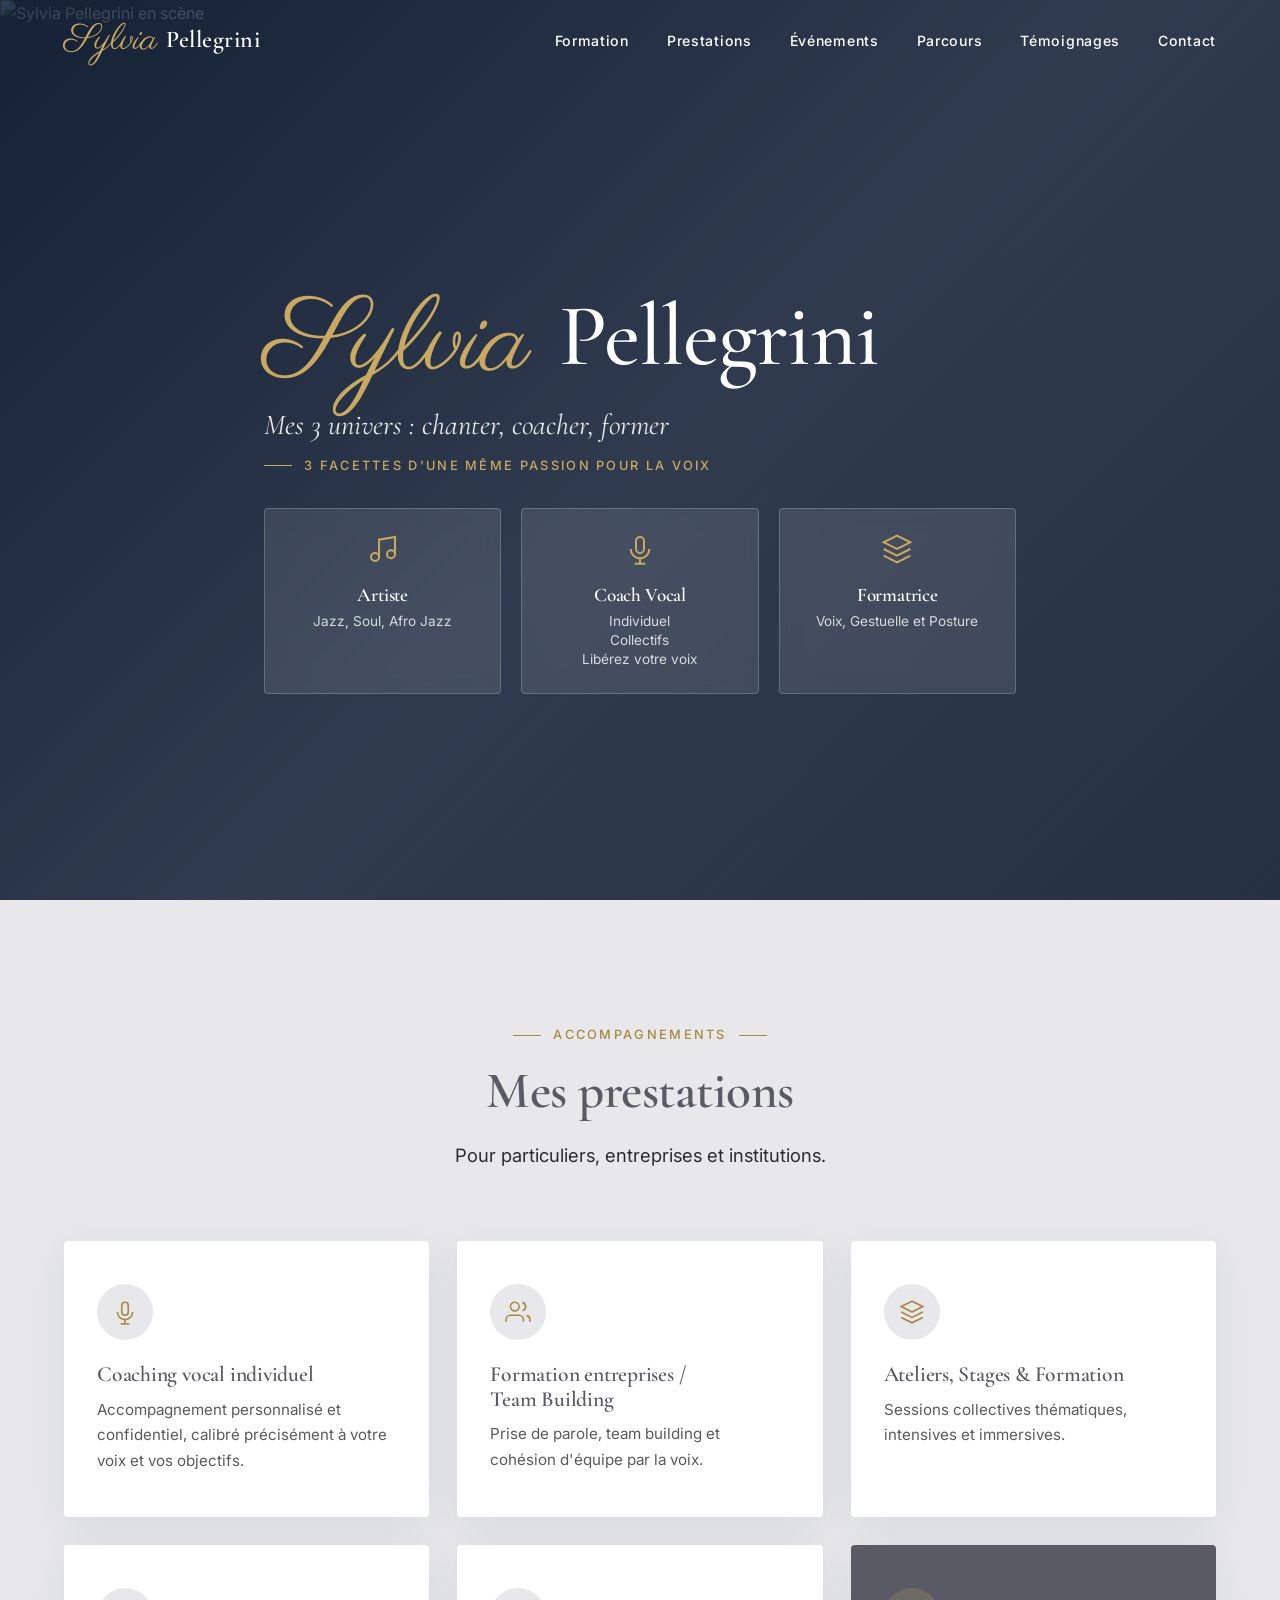
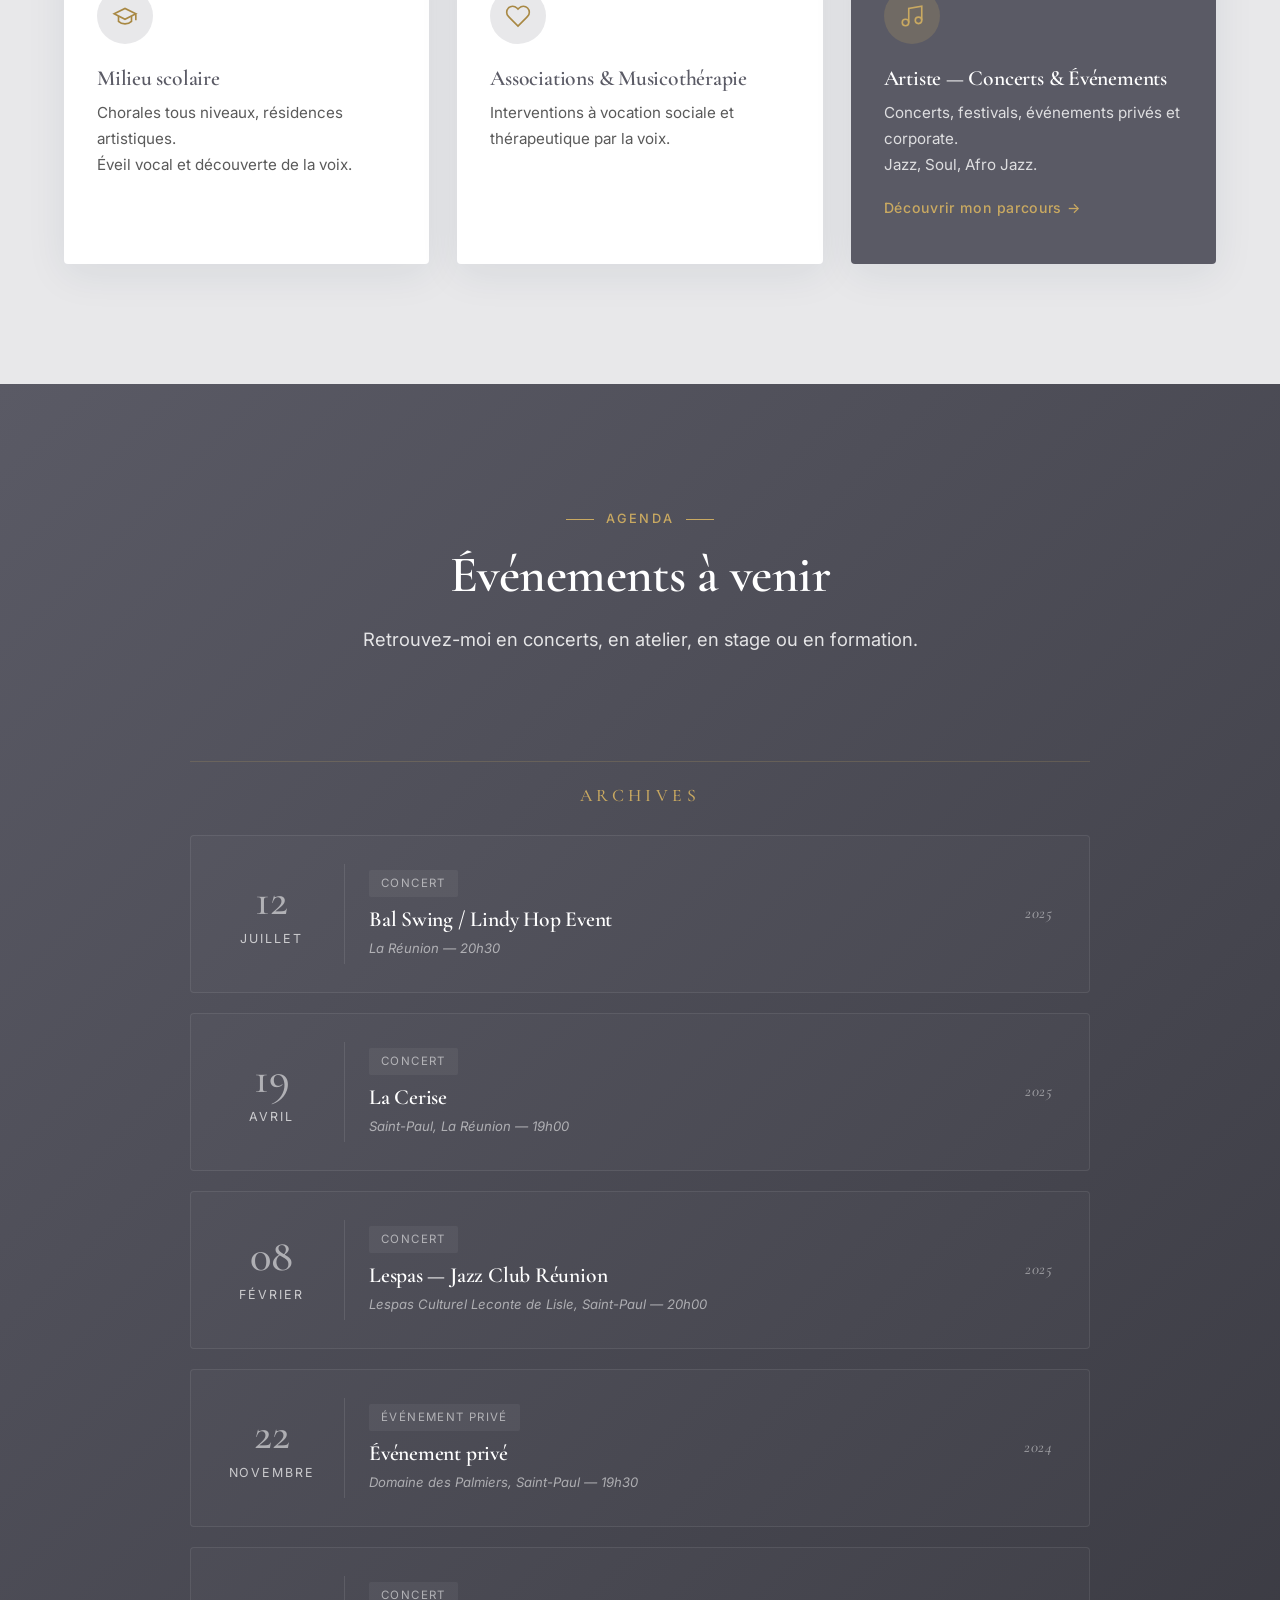
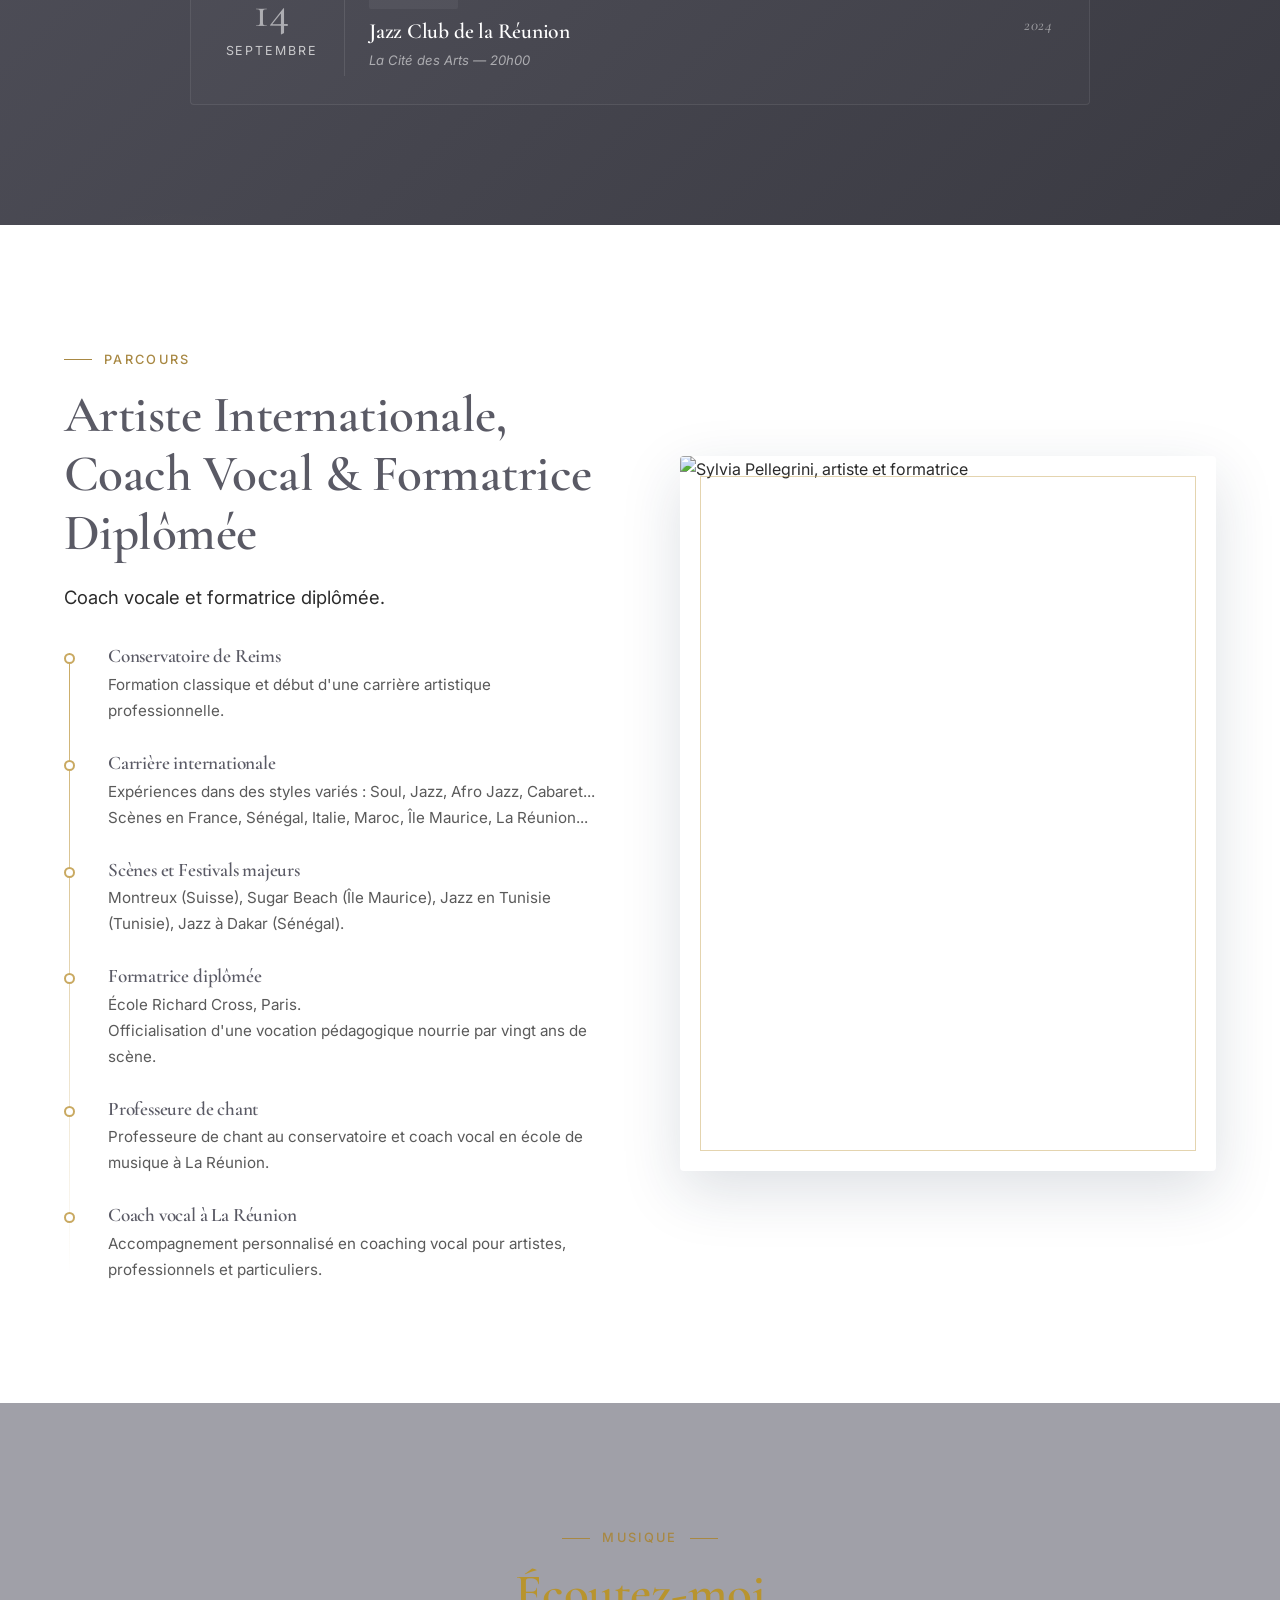
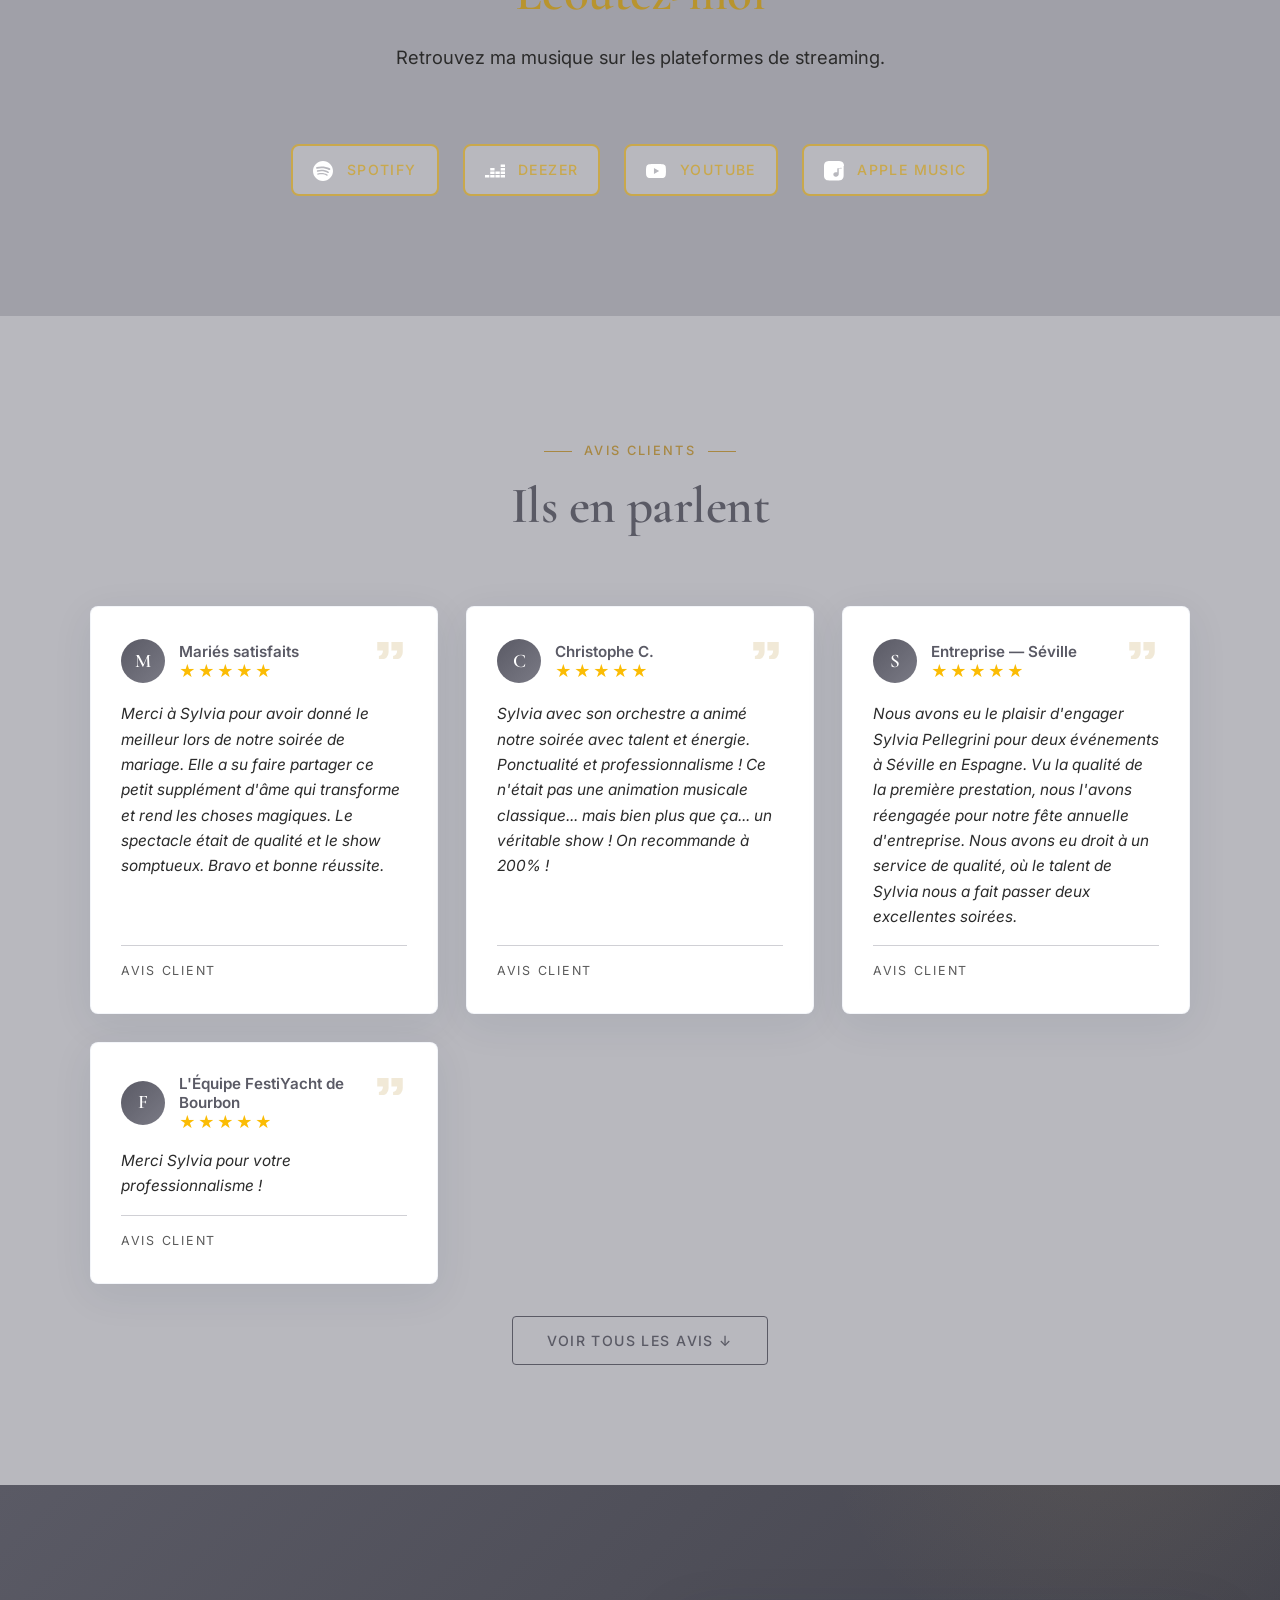
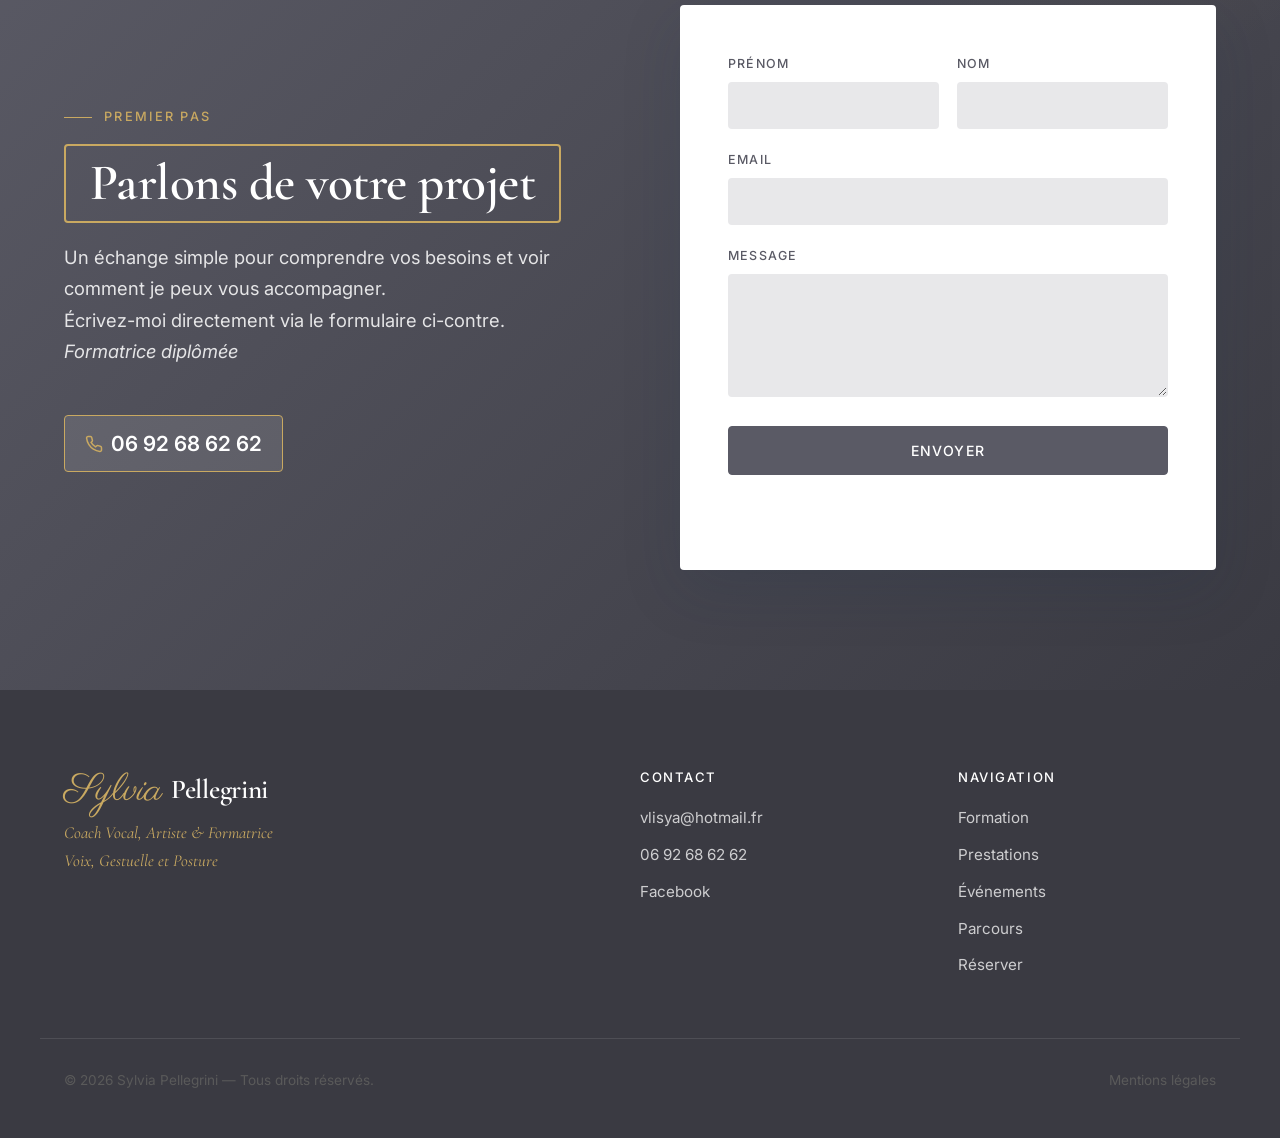
==== commit a8de2640: "Boutons musique : background rgba(255,255,255,0.25) en inline Co-Authored-By: Claude Opus 4.6 (1M co" ====
--- a/index.html
+++ b/index.html
@@ -198,19 +198,19 @@
                 <p class="lead">Retrouvez ma musique sur les plateformes de streaming.</p>
             </div>
             <div class="btn-row" style="justify-content:center; gap:1.5rem; flex-wrap:wrap;">
-                <a href="https://open.spotify.com/album/6sXl6Ezuc5GiBEcrWRWstl" target="_blank" rel="noopener" class="btn btn-music" style="border:2px solid #c9a84c; border-radius:8px; padding:12px 20px; color:#c9a84c; background:transparent;">
+                <a href="https://open.spotify.com/album/6sXl6Ezuc5GiBEcrWRWstl" target="_blank" rel="noopener" class="btn btn-music" style="border:2px solid #c9a84c; border-radius:8px; padding:12px 20px; color:#c9a84c; background:rgba(255,255,255,0.25);">
                     <svg style="width:20px;height:20px;vertical-align:middle;margin-right:8px;" viewBox="0 0 24 24" fill="#c9a84c"><path d="M12 0C5.4 0 0 5.4 0 12s5.4 12 12 12 12-5.4 12-12S18.66 0 12 0zm5.521 17.34c-.24.359-.66.48-1.021.24-2.82-1.74-6.36-2.101-10.561-1.141-.418.122-.779-.179-.899-.539-.12-.421.18-.78.54-.9 4.56-1.021 8.52-.6 11.64 1.32.42.18.479.659.301 1.02zm1.44-3.3c-.301.42-.841.6-1.262.3-3.239-1.98-8.159-2.58-11.939-1.38-.479.12-1.02-.12-1.14-.6-.12-.48.12-1.021.6-1.141C9.6 9.9 15 10.561 18.72 12.84c.361.181.54.78.241 1.2zm.12-3.36C15.24 8.4 8.82 8.16 5.16 9.301c-.6.179-1.2-.181-1.38-.721-.18-.601.18-1.2.72-1.381 4.26-1.26 11.28-1.02 15.721 1.621.539.3.719 1.02.419 1.56-.299.421-1.02.599-1.559.3z"/></svg>
                     Spotify
                 </a>
-                <a href="https://www.deezer.com/fr/artist/10791152" target="_blank" rel="noopener" class="btn btn-music" style="border:2px solid #c9a84c; border-radius:8px; padding:12px 20px; color:#c9a84c; background:transparent;">
+                <a href="https://www.deezer.com/fr/artist/10791152" target="_blank" rel="noopener" class="btn btn-music" style="border:2px solid #c9a84c; border-radius:8px; padding:12px 20px; color:#c9a84c; background:rgba(255,255,255,0.25);">
                     <svg style="width:20px;height:20px;vertical-align:middle;margin-right:8px;" viewBox="0 0 24 24" fill="#c9a84c"><path d="M18.81 4.16v3.03H24V4.16h-5.19zM6.27 8.38v3.027h5.189V8.38H6.27zm12.54 0v3.027H24V8.38h-5.19zM6.27 12.594v3.027h5.189v-3.027H6.27zm6.271 0v3.027h5.19v-3.027h-5.19zm6.27 0v3.027H24v-3.027h-5.19zM0 16.81v3.029h5.19v-3.03H0zm6.27 0v3.029h5.189v-3.03H6.27zm6.271 0v3.029h5.19v-3.03h-5.19zm6.27 0v3.029H24v-3.03h-5.19z"/></svg>
                     Deezer
                 </a>
-                <a href="https://www.youtube.com/watch?v=p7buoeGkYlE" target="_blank" rel="noopener" class="btn btn-music" style="border:2px solid #c9a84c; border-radius:8px; padding:12px 20px; color:#c9a84c; background:transparent;">
+                <a href="https://www.youtube.com/watch?v=p7buoeGkYlE" target="_blank" rel="noopener" class="btn btn-music" style="border:2px solid #c9a84c; border-radius:8px; padding:12px 20px; color:#c9a84c; background:rgba(255,255,255,0.25);">
                     <svg style="width:20px;height:20px;vertical-align:middle;margin-right:8px;" viewBox="0 0 24 24" fill="#c9a84c"><path d="M23.498 6.186a3.016 3.016 0 0 0-2.122-2.136C19.505 3.545 12 3.545 12 3.545s-7.505 0-9.377.505A3.017 3.017 0 0 0 .502 6.186C0 8.07 0 12 0 12s0 3.93.502 5.814a3.016 3.016 0 0 0 2.122 2.136c1.871.505 9.376.505 9.376.505s7.505 0 9.377-.505a3.015 3.015 0 0 0 2.122-2.136C24 15.93 24 12 24 12s0-3.93-.502-5.814zM9.545 15.568V8.432L15.818 12l-6.273 3.568z"/></svg>
                     YouTube
                 </a>
-                <a href="https://music.apple.com/fr/artist/sylvia-pellegrini/263957381" target="_blank" rel="noopener" class="btn btn-music" style="border:2px solid #c9a84c; border-radius:8px; padding:12px 20px; color:#c9a84c; background:transparent;">
+                <a href="https://music.apple.com/fr/artist/sylvia-pellegrini/263957381" target="_blank" rel="noopener" class="btn btn-music" style="border:2px solid #c9a84c; border-radius:8px; padding:12px 20px; color:#c9a84c; background:rgba(255,255,255,0.25);">
                     <svg style="width:20px;height:20px;vertical-align:middle;margin-right:8px;" viewBox="0 0 24 24" fill="#c9a84c"><path d="M23.994 6.124a9.23 9.23 0 0 0-.24-2.19c-.317-1.31-1.062-2.31-2.18-3.043a5.022 5.022 0 0 0-1.877-.726 10.496 10.496 0 0 0-1.564-.15c-.073-.005-.146-.01-.22-.015H6.09l-.32.02a10.588 10.588 0 0 0-1.49.13 5.037 5.037 0 0 0-1.97.77C1.24 1.67.536 2.7.237 4.02a9.424 9.424 0 0 0-.22 2.1c-.004.073-.01.146-.015.22v11.32l.02.32c.033.48.088.96.17 1.43.317 1.31 1.062 2.31 2.18 3.04a5.028 5.028 0 0 0 1.877.726c.513.098 1.03.157 1.55.18.073.004.146.01.22.015h11.82l.32-.02c.48-.033.96-.088 1.43-.17 1.31-.317 2.31-1.062 3.04-2.18a5.028 5.028 0 0 0 .726-1.877c.098-.513.157-1.03.18-1.55.004-.073.01-.146.015-.22V6.124zm-6.282 2.91v6.424c0 .49-.078.97-.244 1.43-.34.93-1.058 1.53-1.97 1.81-.48.15-.98.22-1.49.2-.77-.04-1.46-.3-2.01-.82-.56-.53-.82-1.19-.8-1.96.02-.77.33-1.39.88-1.87.55-.48 1.21-.73 1.94-.79.49-.04.976.01 1.45.13.16.04.32.1.48.17V9.594c0-.12.01-.24.04-.36.07-.28.28-.46.56-.48.15-.01.3-.01.45-.02l3.537-.66c.09-.02.18-.03.27-.02.29.03.48.22.51.52.01.09.01.18.01.27v.19z"/></svg>
                     Apple Music
                 </a>
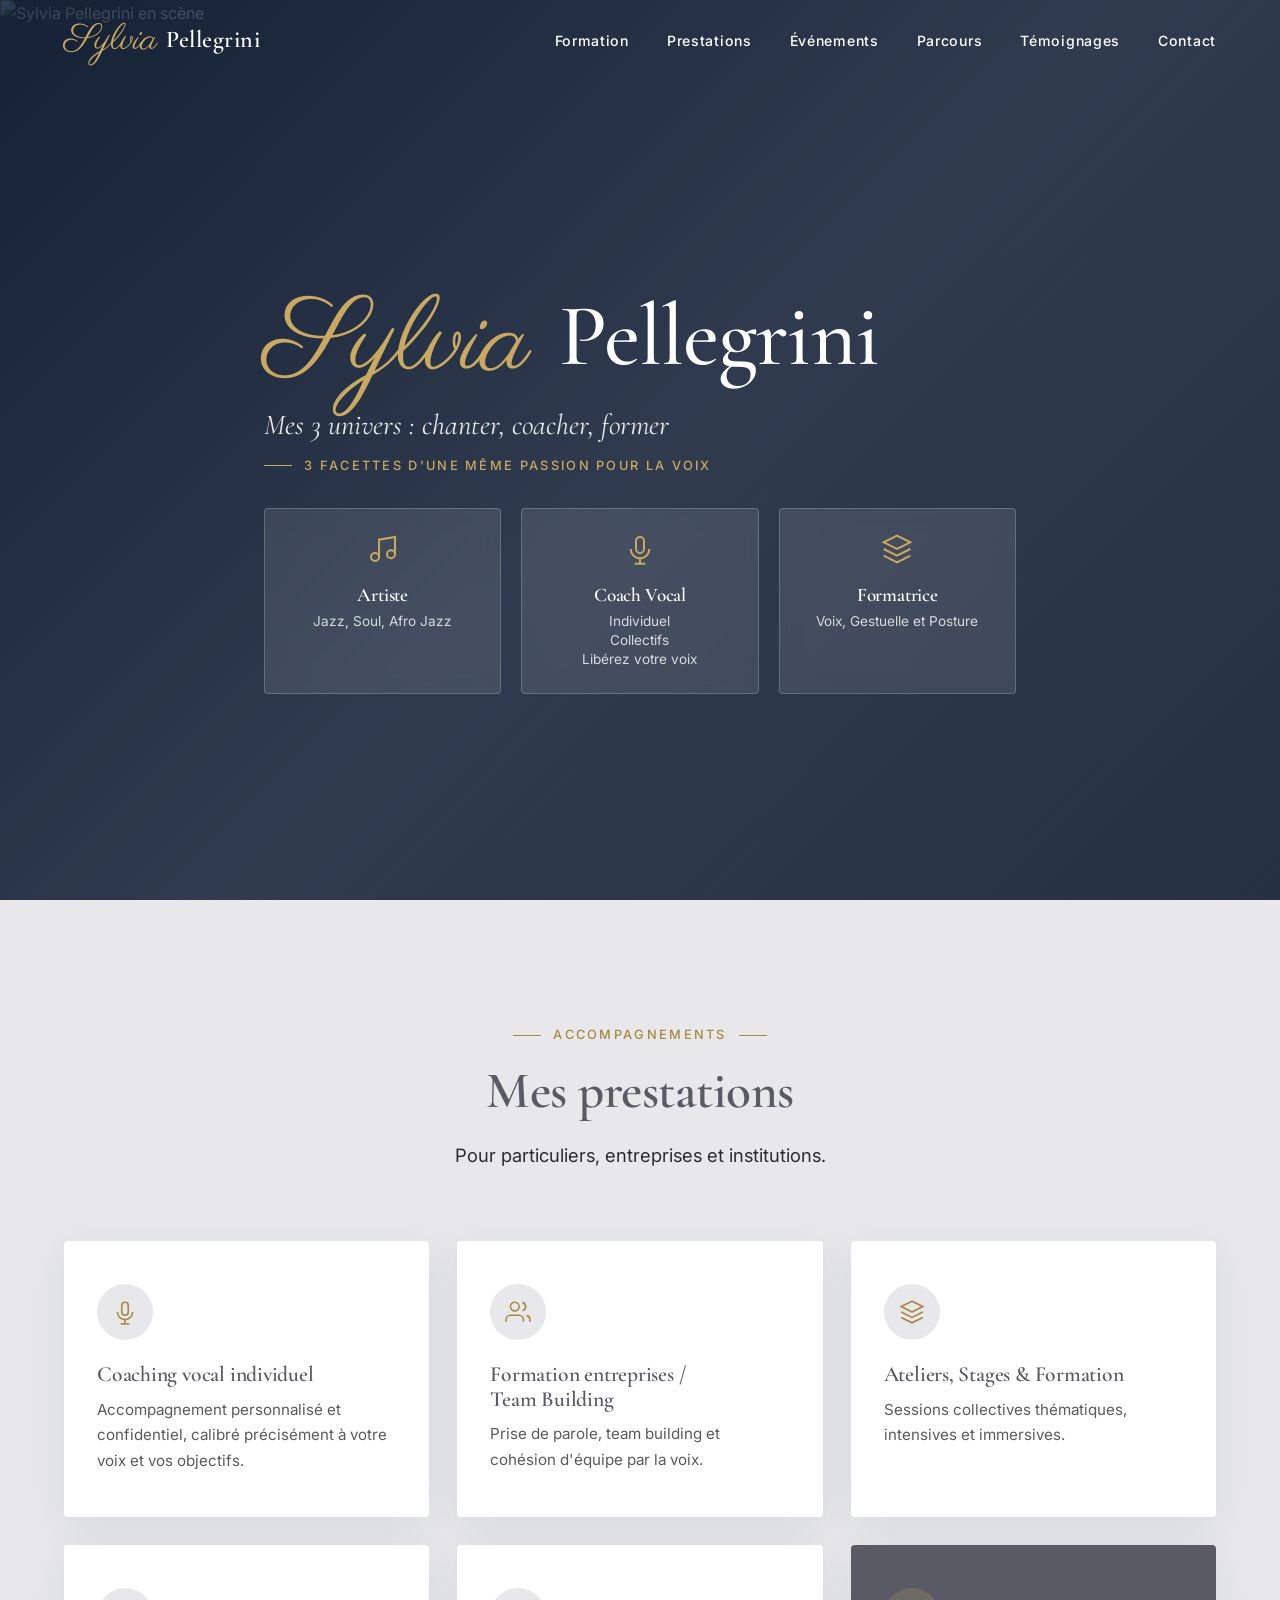
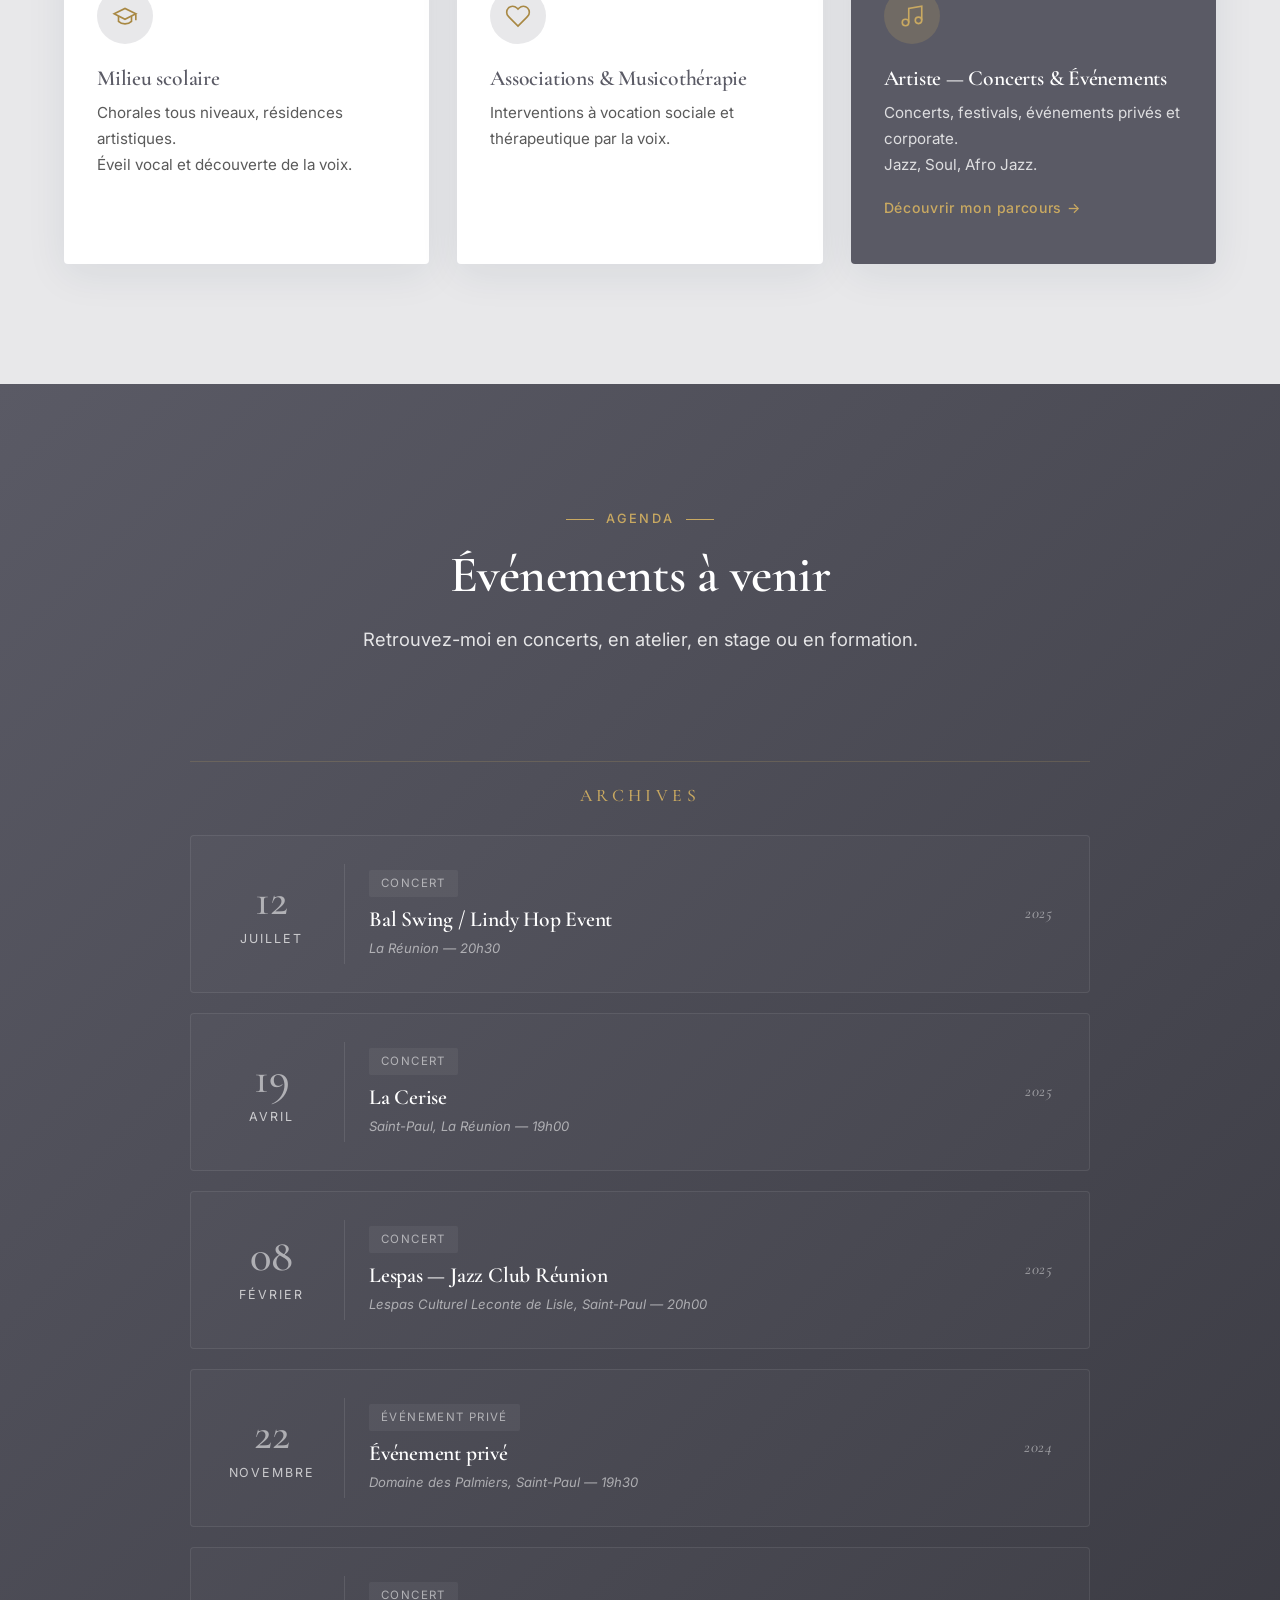
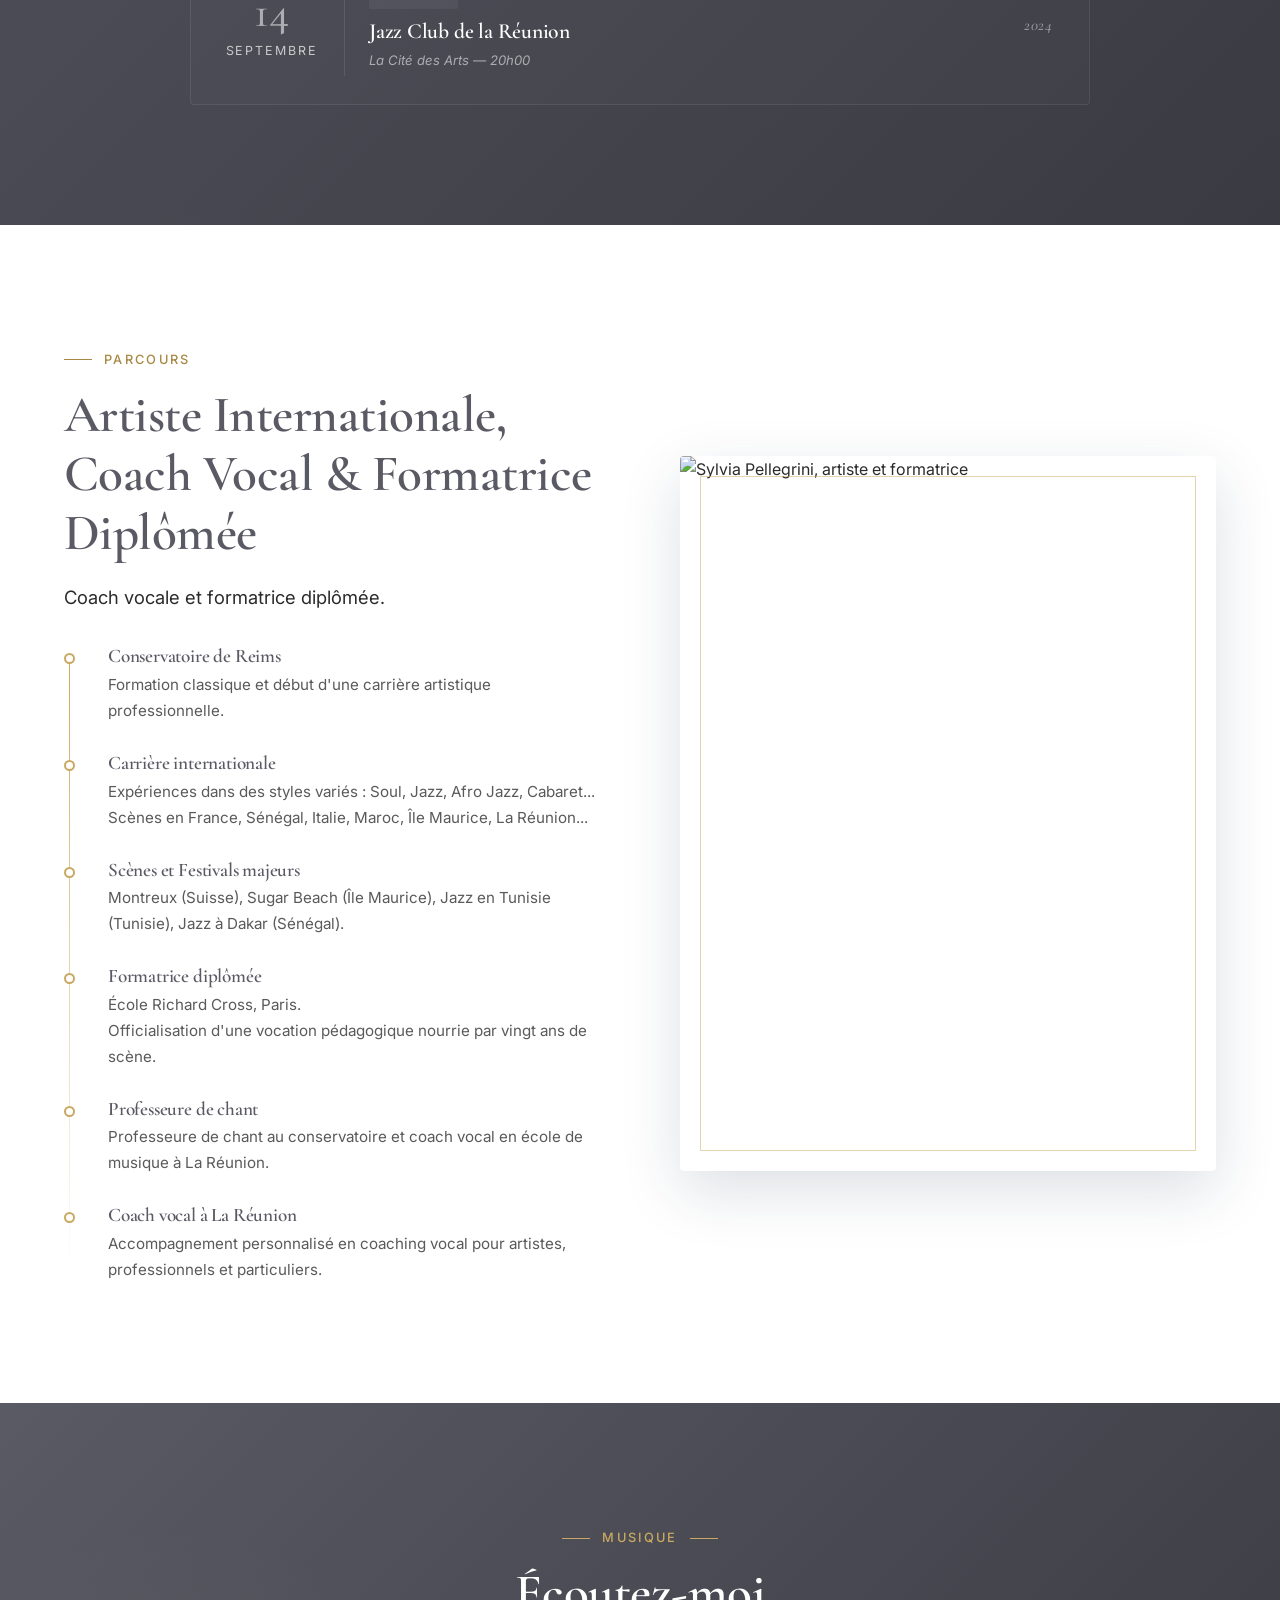
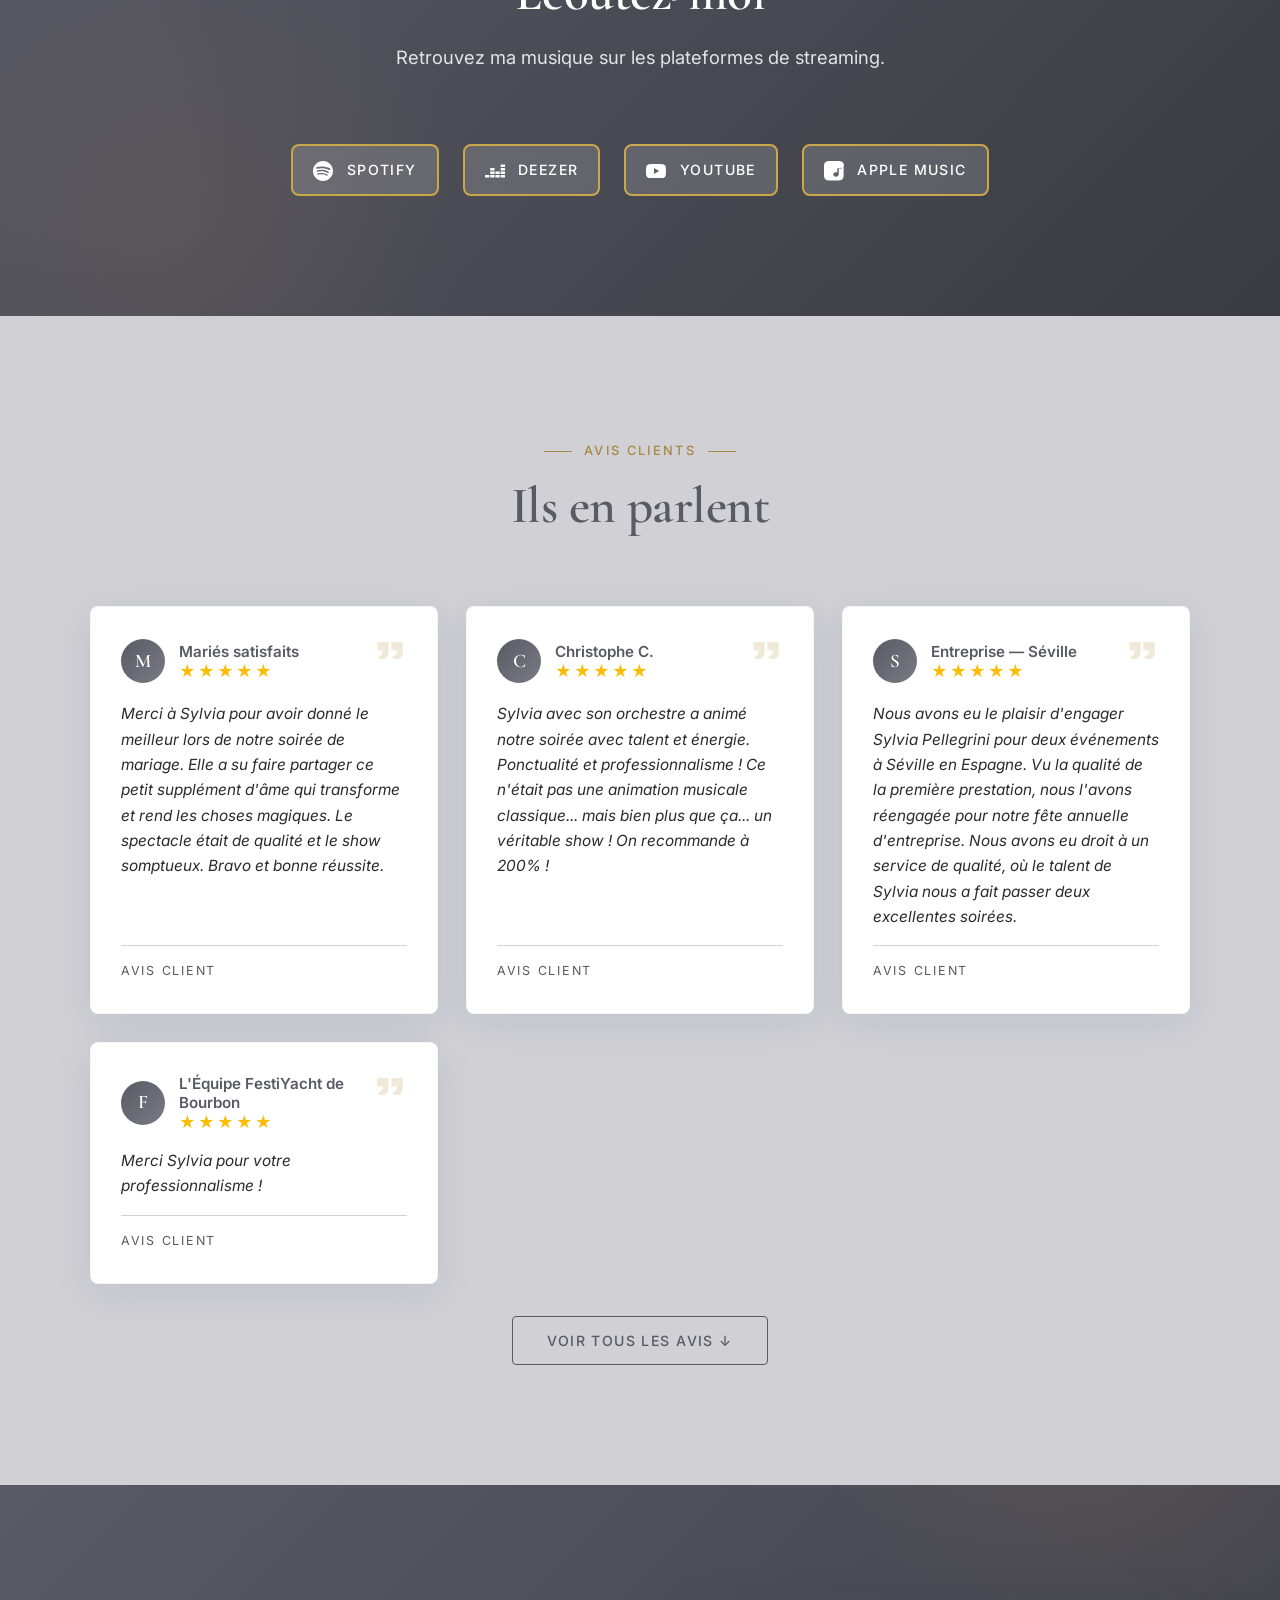
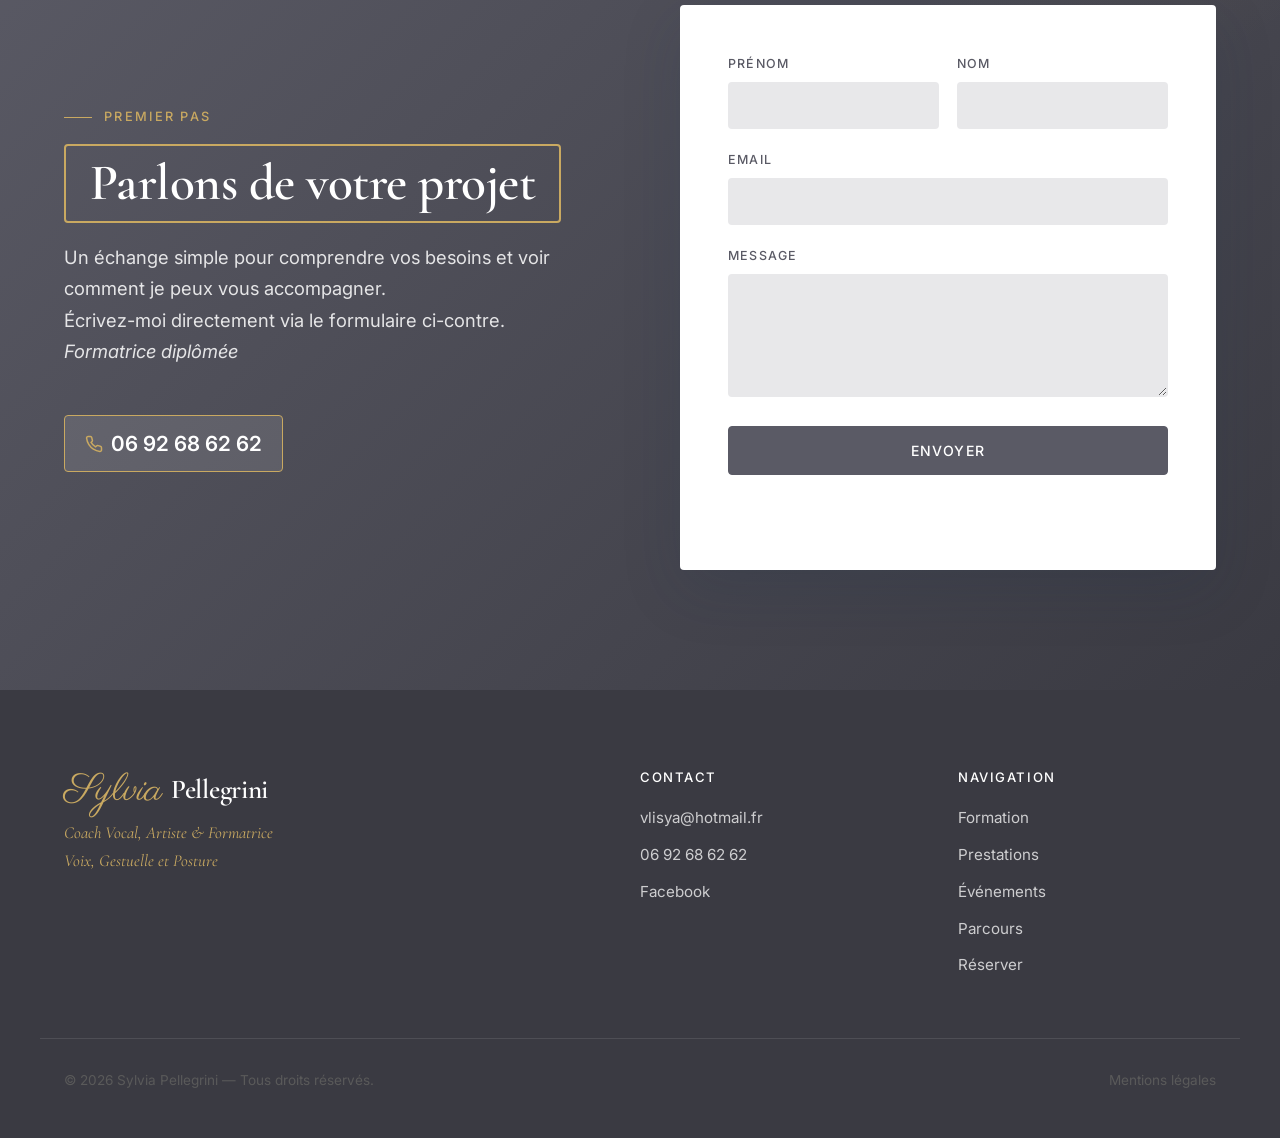
==== commit 17a7ecd7: "Sections foncées : Musique (index), Pour qui & Formats (formation) - index.html : section Musique en" ====
--- a/index.html
+++ b/index.html
@@ -194,24 +194,24 @@
         <div class="container">
             <div class="section-head reveal">
                 <span class="eyebrow-dark">Musique</span>
-                <h2 style="color:#b8942e;">Écoutez-moi</h2>
+                <h2 style="color:#ffffff;">Écoutez-moi</h2>
                 <p class="lead">Retrouvez ma musique sur les plateformes de streaming.</p>
             </div>
             <div class="btn-row" style="justify-content:center; gap:1.5rem; flex-wrap:wrap;">
-                <a href="https://open.spotify.com/album/6sXl6Ezuc5GiBEcrWRWstl" target="_blank" rel="noopener" class="btn btn-music" style="border:2px solid #c9a84c; border-radius:8px; padding:12px 20px; color:#c9a84c; background:rgba(255,255,255,0.25);">
-                    <svg style="width:20px;height:20px;vertical-align:middle;margin-right:8px;" viewBox="0 0 24 24" fill="#c9a84c"><path d="M12 0C5.4 0 0 5.4 0 12s5.4 12 12 12 12-5.4 12-12S18.66 0 12 0zm5.521 17.34c-.24.359-.66.48-1.021.24-2.82-1.74-6.36-2.101-10.561-1.141-.418.122-.779-.179-.899-.539-.12-.421.18-.78.54-.9 4.56-1.021 8.52-.6 11.64 1.32.42.18.479.659.301 1.02zm1.44-3.3c-.301.42-.841.6-1.262.3-3.239-1.98-8.159-2.58-11.939-1.38-.479.12-1.02-.12-1.14-.6-.12-.48.12-1.021.6-1.141C9.6 9.9 15 10.561 18.72 12.84c.361.181.54.78.241 1.2zm.12-3.36C15.24 8.4 8.82 8.16 5.16 9.301c-.6.179-1.2-.181-1.38-.721-.18-.601.18-1.2.72-1.381 4.26-1.26 11.28-1.02 15.721 1.621.539.3.719 1.02.419 1.56-.299.421-1.02.599-1.559.3z"/></svg>
+                <a href="https://open.spotify.com/album/6sXl6Ezuc5GiBEcrWRWstl" target="_blank" rel="noopener" class="btn btn-music" style="border:2px solid #c9a84c; border-radius:8px; padding:12px 20px; color:#ffffff; background:rgba(255,255,255,0.15);">
+                    <svg style="width:20px;height:20px;vertical-align:middle;margin-right:8px;" viewBox="0 0 24 24" fill="#ffffff"><path d="M12 0C5.4 0 0 5.4 0 12s5.4 12 12 12 12-5.4 12-12S18.66 0 12 0zm5.521 17.34c-.24.359-.66.48-1.021.24-2.82-1.74-6.36-2.101-10.561-1.141-.418.122-.779-.179-.899-.539-.12-.421.18-.78.54-.9 4.56-1.021 8.52-.6 11.64 1.32.42.18.479.659.301 1.02zm1.44-3.3c-.301.42-.841.6-1.262.3-3.239-1.98-8.159-2.58-11.939-1.38-.479.12-1.02-.12-1.14-.6-.12-.48.12-1.021.6-1.141C9.6 9.9 15 10.561 18.72 12.84c.361.181.54.78.241 1.2zm.12-3.36C15.24 8.4 8.82 8.16 5.16 9.301c-.6.179-1.2-.181-1.38-.721-.18-.601.18-1.2.72-1.381 4.26-1.26 11.28-1.02 15.721 1.621.539.3.719 1.02.419 1.56-.299.421-1.02.599-1.559.3z"/></svg>
                     Spotify
                 </a>
-                <a href="https://www.deezer.com/fr/artist/10791152" target="_blank" rel="noopener" class="btn btn-music" style="border:2px solid #c9a84c; border-radius:8px; padding:12px 20px; color:#c9a84c; background:rgba(255,255,255,0.25);">
-                    <svg style="width:20px;height:20px;vertical-align:middle;margin-right:8px;" viewBox="0 0 24 24" fill="#c9a84c"><path d="M18.81 4.16v3.03H24V4.16h-5.19zM6.27 8.38v3.027h5.189V8.38H6.27zm12.54 0v3.027H24V8.38h-5.19zM6.27 12.594v3.027h5.189v-3.027H6.27zm6.271 0v3.027h5.19v-3.027h-5.19zm6.27 0v3.027H24v-3.027h-5.19zM0 16.81v3.029h5.19v-3.03H0zm6.27 0v3.029h5.189v-3.03H6.27zm6.271 0v3.029h5.19v-3.03h-5.19zm6.27 0v3.029H24v-3.03h-5.19z"/></svg>
+                <a href="https://www.deezer.com/fr/artist/10791152" target="_blank" rel="noopener" class="btn btn-music" style="border:2px solid #c9a84c; border-radius:8px; padding:12px 20px; color:#ffffff; background:rgba(255,255,255,0.15);">
+                    <svg style="width:20px;height:20px;vertical-align:middle;margin-right:8px;" viewBox="0 0 24 24" fill="#ffffff"><path d="M18.81 4.16v3.03H24V4.16h-5.19zM6.27 8.38v3.027h5.189V8.38H6.27zm12.54 0v3.027H24V8.38h-5.19zM6.27 12.594v3.027h5.189v-3.027H6.27zm6.271 0v3.027h5.19v-3.027h-5.19zm6.27 0v3.027H24v-3.027h-5.19zM0 16.81v3.029h5.19v-3.03H0zm6.27 0v3.029h5.189v-3.03H6.27zm6.271 0v3.029h5.19v-3.03h-5.19zm6.27 0v3.029H24v-3.03h-5.19z"/></svg>
                     Deezer
                 </a>
-                <a href="https://www.youtube.com/watch?v=p7buoeGkYlE" target="_blank" rel="noopener" class="btn btn-music" style="border:2px solid #c9a84c; border-radius:8px; padding:12px 20px; color:#c9a84c; background:rgba(255,255,255,0.25);">
-                    <svg style="width:20px;height:20px;vertical-align:middle;margin-right:8px;" viewBox="0 0 24 24" fill="#c9a84c"><path d="M23.498 6.186a3.016 3.016 0 0 0-2.122-2.136C19.505 3.545 12 3.545 12 3.545s-7.505 0-9.377.505A3.017 3.017 0 0 0 .502 6.186C0 8.07 0 12 0 12s0 3.93.502 5.814a3.016 3.016 0 0 0 2.122 2.136c1.871.505 9.376.505 9.376.505s7.505 0 9.377-.505a3.015 3.015 0 0 0 2.122-2.136C24 15.93 24 12 24 12s0-3.93-.502-5.814zM9.545 15.568V8.432L15.818 12l-6.273 3.568z"/></svg>
+                <a href="https://www.youtube.com/watch?v=p7buoeGkYlE" target="_blank" rel="noopener" class="btn btn-music" style="border:2px solid #c9a84c; border-radius:8px; padding:12px 20px; color:#ffffff; background:rgba(255,255,255,0.15);">
+                    <svg style="width:20px;height:20px;vertical-align:middle;margin-right:8px;" viewBox="0 0 24 24" fill="#ffffff"><path d="M23.498 6.186a3.016 3.016 0 0 0-2.122-2.136C19.505 3.545 12 3.545 12 3.545s-7.505 0-9.377.505A3.017 3.017 0 0 0 .502 6.186C0 8.07 0 12 0 12s0 3.93.502 5.814a3.016 3.016 0 0 0 2.122 2.136c1.871.505 9.376.505 9.376.505s7.505 0 9.377-.505a3.015 3.015 0 0 0 2.122-2.136C24 15.93 24 12 24 12s0-3.93-.502-5.814zM9.545 15.568V8.432L15.818 12l-6.273 3.568z"/></svg>
                     YouTube
                 </a>
-                <a href="https://music.apple.com/fr/artist/sylvia-pellegrini/263957381" target="_blank" rel="noopener" class="btn btn-music" style="border:2px solid #c9a84c; border-radius:8px; padding:12px 20px; color:#c9a84c; background:rgba(255,255,255,0.25);">
-                    <svg style="width:20px;height:20px;vertical-align:middle;margin-right:8px;" viewBox="0 0 24 24" fill="#c9a84c"><path d="M23.994 6.124a9.23 9.23 0 0 0-.24-2.19c-.317-1.31-1.062-2.31-2.18-3.043a5.022 5.022 0 0 0-1.877-.726 10.496 10.496 0 0 0-1.564-.15c-.073-.005-.146-.01-.22-.015H6.09l-.32.02a10.588 10.588 0 0 0-1.49.13 5.037 5.037 0 0 0-1.97.77C1.24 1.67.536 2.7.237 4.02a9.424 9.424 0 0 0-.22 2.1c-.004.073-.01.146-.015.22v11.32l.02.32c.033.48.088.96.17 1.43.317 1.31 1.062 2.31 2.18 3.04a5.028 5.028 0 0 0 1.877.726c.513.098 1.03.157 1.55.18.073.004.146.01.22.015h11.82l.32-.02c.48-.033.96-.088 1.43-.17 1.31-.317 2.31-1.062 3.04-2.18a5.028 5.028 0 0 0 .726-1.877c.098-.513.157-1.03.18-1.55.004-.073.01-.146.015-.22V6.124zm-6.282 2.91v6.424c0 .49-.078.97-.244 1.43-.34.93-1.058 1.53-1.97 1.81-.48.15-.98.22-1.49.2-.77-.04-1.46-.3-2.01-.82-.56-.53-.82-1.19-.8-1.96.02-.77.33-1.39.88-1.87.55-.48 1.21-.73 1.94-.79.49-.04.976.01 1.45.13.16.04.32.1.48.17V9.594c0-.12.01-.24.04-.36.07-.28.28-.46.56-.48.15-.01.3-.01.45-.02l3.537-.66c.09-.02.18-.03.27-.02.29.03.48.22.51.52.01.09.01.18.01.27v.19z"/></svg>
+                <a href="https://music.apple.com/fr/artist/sylvia-pellegrini/263957381" target="_blank" rel="noopener" class="btn btn-music" style="border:2px solid #c9a84c; border-radius:8px; padding:12px 20px; color:#ffffff; background:rgba(255,255,255,0.15);">
+                    <svg style="width:20px;height:20px;vertical-align:middle;margin-right:8px;" viewBox="0 0 24 24" fill="#ffffff"><path d="M23.994 6.124a9.23 9.23 0 0 0-.24-2.19c-.317-1.31-1.062-2.31-2.18-3.043a5.022 5.022 0 0 0-1.877-.726 10.496 10.496 0 0 0-1.564-.15c-.073-.005-.146-.01-.22-.015H6.09l-.32.02a10.588 10.588 0 0 0-1.49.13 5.037 5.037 0 0 0-1.97.77C1.24 1.67.536 2.7.237 4.02a9.424 9.424 0 0 0-.22 2.1c-.004.073-.01.146-.015.22v11.32l.02.32c.033.48.088.96.17 1.43.317 1.31 1.062 2.31 2.18 3.04a5.028 5.028 0 0 0 1.877.726c.513.098 1.03.157 1.55.18.073.004.146.01.22.015h11.82l.32-.02c.48-.033.96-.088 1.43-.17 1.31-.317 2.31-1.062 3.04-2.18a5.028 5.028 0 0 0 .726-1.877c.098-.513.157-1.03.18-1.55.004-.073.01-.146.015-.22V6.124zm-6.282 2.91v6.424c0 .49-.078.97-.244 1.43-.34.93-1.058 1.53-1.97 1.81-.48.15-.98.22-1.49.2-.77-.04-1.46-.3-2.01-.82-.56-.53-.82-1.19-.8-1.96.02-.77.33-1.39.88-1.87.55-.48 1.21-.73 1.94-.79.49-.04.976.01 1.45.13.16.04.32.1.48.17V9.594c0-.12.01-.24.04-.36.07-.28.28-.46.56-.48.15-.01.3-.01.45-.02l3.537-.66c.09-.02.18-.03.27-.02.29.03.48.22.51.52.01.09.01.18.01.27v.19z"/></svg>
                     Apple Music
                 </a>
             </div>
--- a/style.css
+++ b/style.css
@@ -671,11 +671,28 @@
 
 /* ============ TÉMOIGNAGES ============ */
 .temoignages {
-    background: #b8b8be;
-}
+    background: var(--cream-dark);
+}
+
+/* ============ MUSIQUE — fond foncé identique à Événements ============ */
 #musique {
-    background: #a0a0a8;
-}
+    background: linear-gradient(135deg, var(--blue-deep) 0%, var(--blue-dark) 100%);
+    color: var(--white);
+    position: relative;
+    overflow: hidden;
+}
+#musique::before {
+    content: "";
+    position: absolute;
+    bottom: -40%; left: -10%;
+    width: 600px; height: 600px;
+    background: radial-gradient(circle, rgba(201, 169, 97, 0.08) 0%, transparent 70%);
+    pointer-events: none;
+}
+#musique .container { position: relative; z-index: 2; }
+#musique h2 { color: var(--white); }
+#musique .lead { color: rgba(255, 255, 255, 0.85); }
+#musique .eyebrow-dark { color: var(--gold); }
 
 .reviews {
     display: grid;
